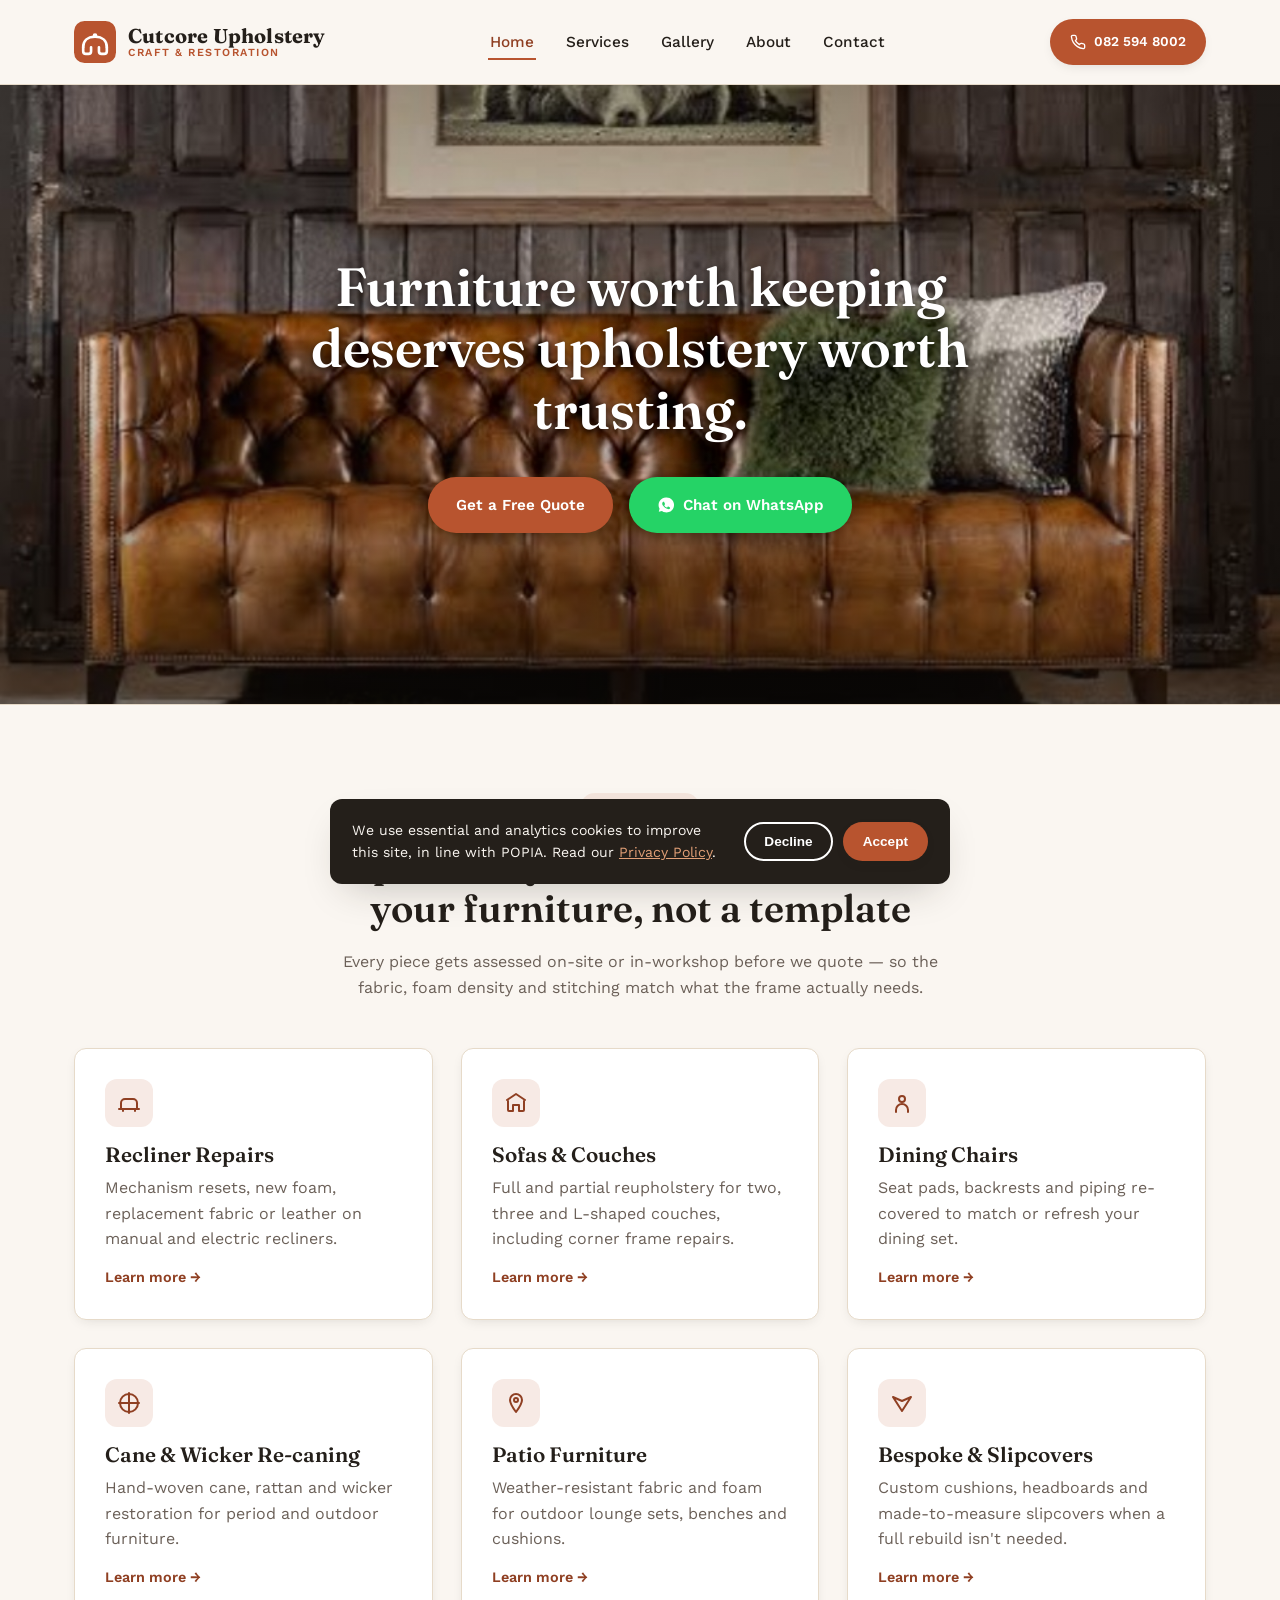
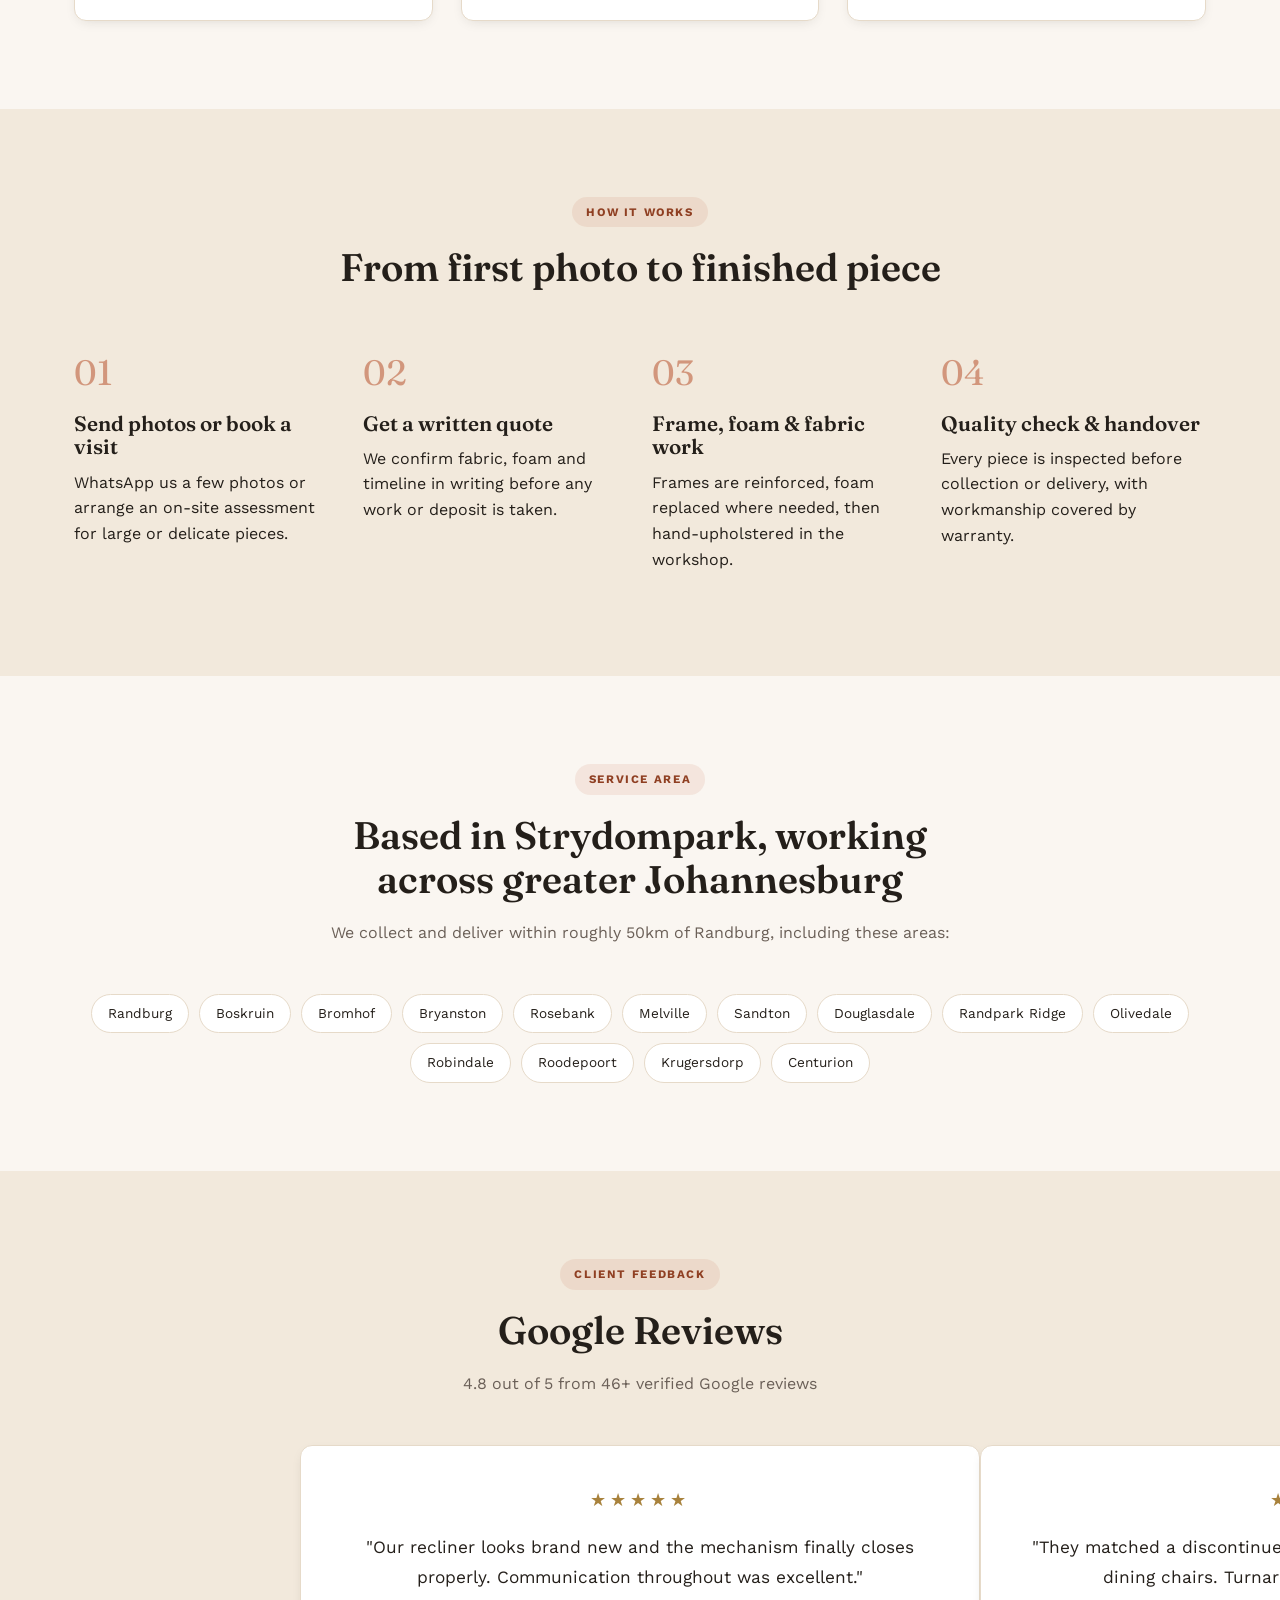
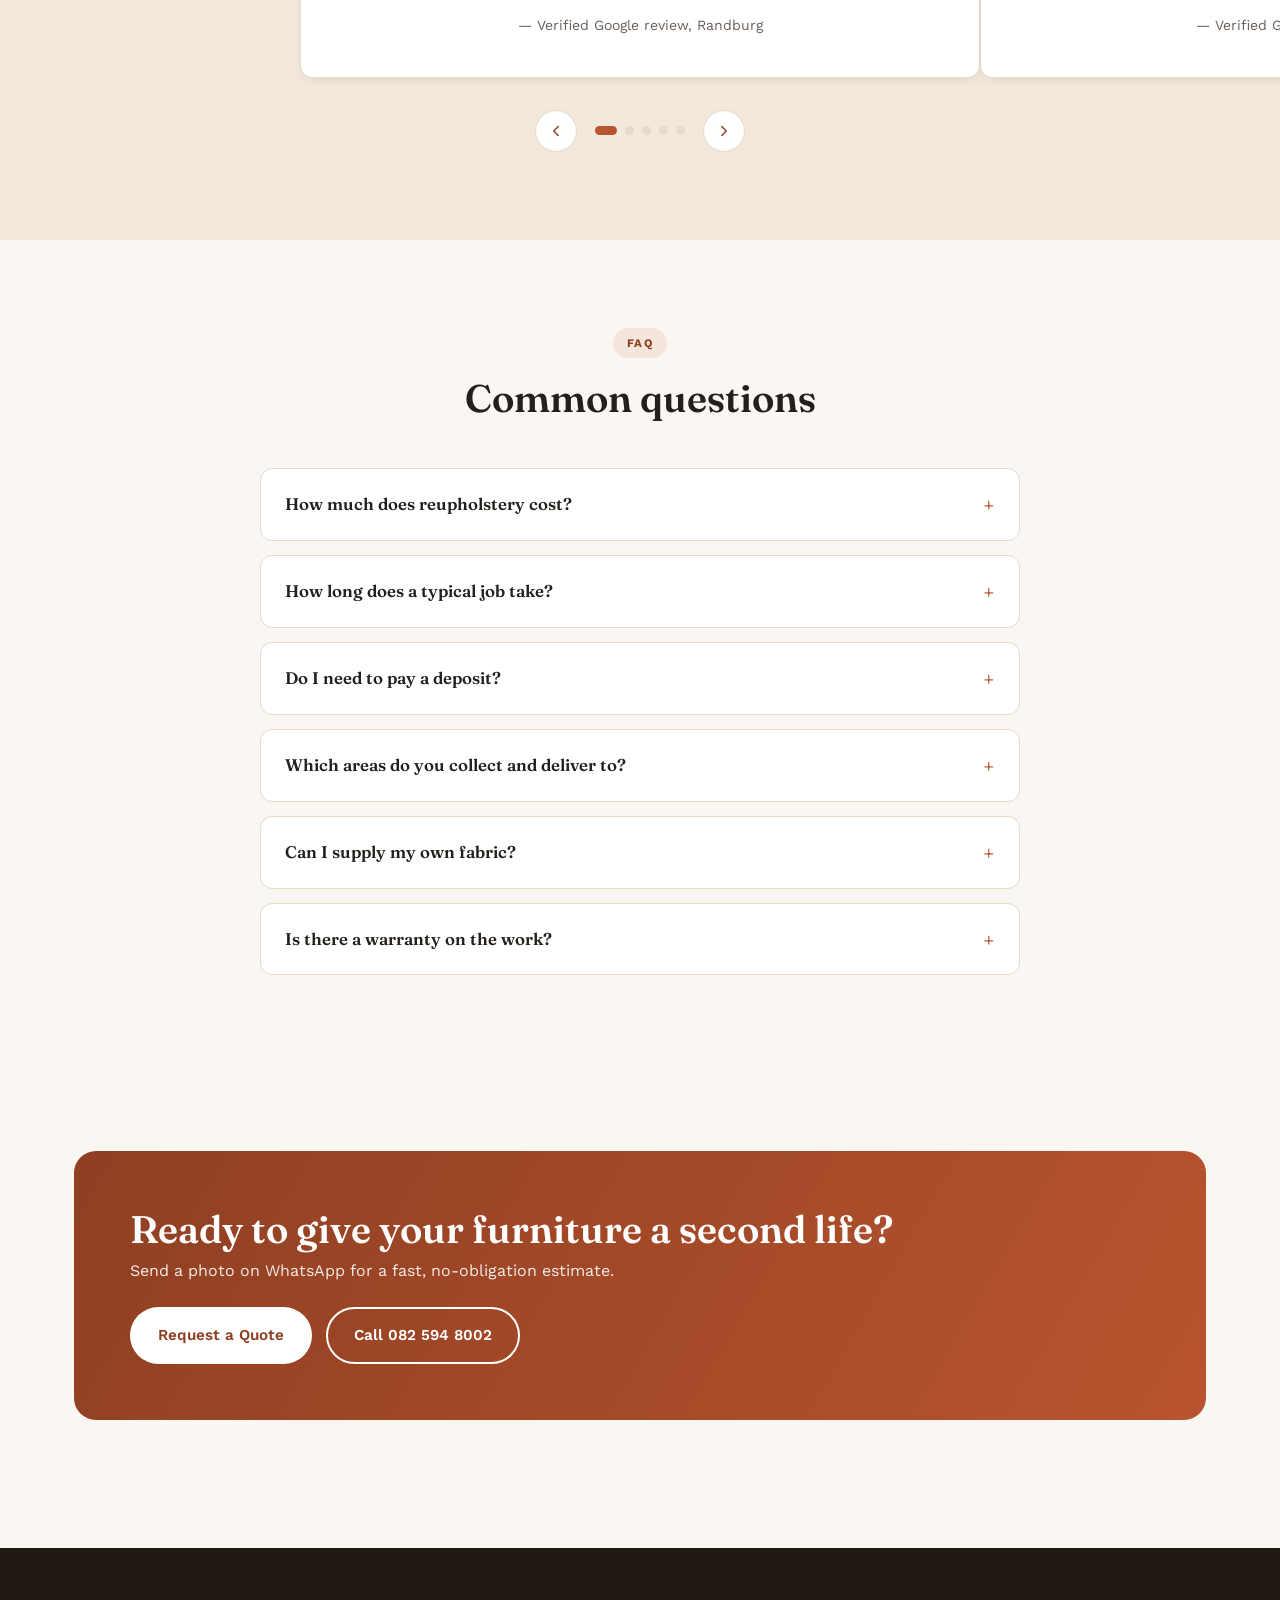
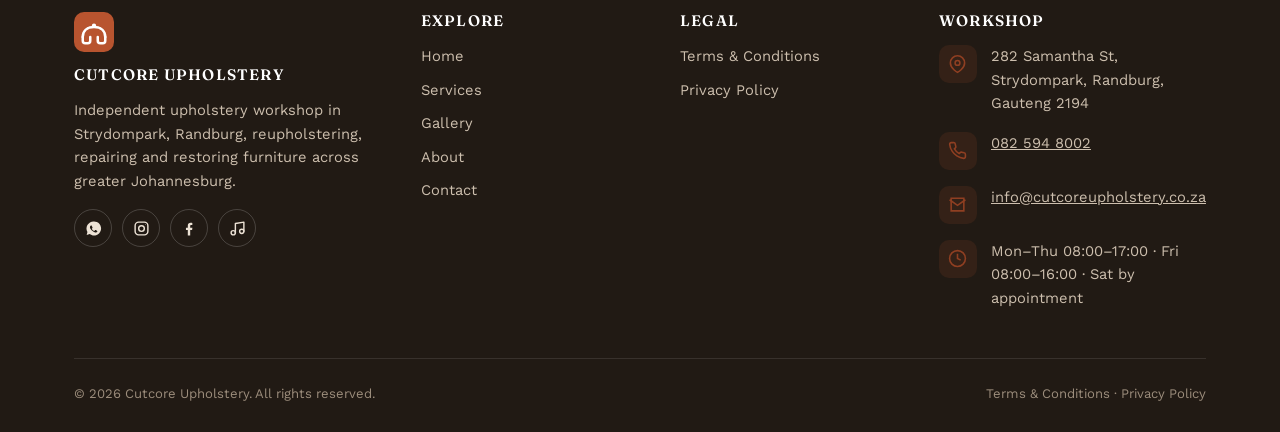
==== index.html @ 9647bfb1 "Initial commit: Cutcore Upholstery website Co-Authored-By: Claude Sonnet 5.5 <noreply@anthropic.com>" ====
<!DOCTYPE html>
<html lang="en-ZA">
<head>
<meta charset="UTF-8">
<meta name="viewport" content="width=device-width, initial-scale=1">
<title>Cutcore Upholstery | Upholsterer &amp; Furniture Restoration in Randburg</title>
<meta name="description" content="Cutcore Upholstery reupholsters, repairs and restores sofas, recliners, dining chairs, patio furniture and cane pieces from our Strydompark, Randburg workshop, serving greater Johannesburg.">
<meta name="keywords" content="upholsterer Randburg, reupholstery Johannesburg, recliner repair, sofa reupholstery, cane re-caning, patio furniture repair, Strydompark upholstery">
<meta name="author" content="Cutcore Upholstery">
<meta name="robots" content="index, follow, max-image-preview:large">
<link rel="canonical" href="https://www.cutcoreupholstery.co.za/index.html">

<!-- Open Graph -->
<meta property="og:type" content="website">
<meta property="og:site_name" content="Cutcore Upholstery">
<meta property="og:title" content="Cutcore Upholstery | Upholsterer &amp; Furniture Restoration in Randburg">
<meta property="og:description" content="Reupholstery, repairs and restoration for sofas, recliners, dining chairs, patio furniture and cane pieces. Family-run workshop in Strydompark, Randburg.">
<meta property="og:url" content="https://www.cutcoreupholstery.co.za/index.html">
<meta property="og:image" content="https://www.cutcoreupholstery.co.za/assets/hero-leather-sofa.jpg">
<meta property="og:image:width" content="978">
<meta property="og:image:height" content="1072">
<meta property="og:image:alt" content="Cutcore Upholstery — leather Chesterfield sofa reupholstery">
<meta property="og:locale" content="en_ZA">

<!-- Twitter -->
<meta name="twitter:card" content="summary_large_image">
<meta name="twitter:title" content="Cutcore Upholstery | Upholsterer &amp; Furniture Restoration in Randburg">
<meta name="twitter:description" content="Reupholstery, repairs and restoration for sofas, recliners, dining chairs, patio furniture and cane pieces in Randburg, Gauteng.">
<meta name="twitter:image" content="https://www.cutcoreupholstery.co.za/assets/hero-leather-sofa.jpg">
<meta name="twitter:image:alt" content="Cutcore Upholstery — leather Chesterfield sofa reupholstery">

<meta name="theme-color" content="#b8542f" media="(prefers-color-scheme: light)">
<meta name="theme-color" content="#171310" media="(prefers-color-scheme: dark)">
<link rel="icon" type="image/svg+xml" href="assets/favicon.svg">
<link rel="manifest" href="site.webmanifest">

<link rel="preconnect" href="https://fonts.googleapis.com">
<link rel="preconnect" href="https://fonts.gstatic.com" crossorigin>
<link href="https://fonts.googleapis.com/css2?family=Fraunces:opsz,wght@9..144,500;9..144,600;9..144,700&family=Work+Sans:wght@400;500;600;700&display=swap" rel="stylesheet">
<link rel="stylesheet" href="css/style.css">

<script type="application/ld+json">
{
  "@context": "https://schema.org",
  "@type": "LocalBusiness",
  "@id": "https://www.cutcoreupholstery.co.za/#business",
  "name": "Cutcore Upholstery",
  "image": "https://www.cutcoreupholstery.co.za/assets/hero-leather-sofa.jpg",
  "url": "https://www.cutcoreupholstery.co.za/",
  "telephone": "+27825948002",
  "email": "info@cutcoreupholstery.co.za",
  "priceRange": "R-RRR",
  "address": {
    "@type": "PostalAddress",
    "streetAddress": "282 Samantha St, Strydompark",
    "addressLocality": "Randburg",
    "addressRegion": "Gauteng",
    "postalCode": "2194",
    "addressCountry": "ZA"
  },
  "areaServed": [
    "Randburg", "Boskruin", "Bromhof", "Bryanston", "Krugersdorp",
    "Randpark Ridge", "Rosebank", "Melville", "Houghton Estate",
    "Honeydew Ridge", "Sandton", "Douglasdale", "Benmore Gardens",
    "Robindale", "Olivedale", "Malanshof", "Centurion", "Roodepoort"
  ],
  "openingHoursSpecification": [
    { "@type": "OpeningHoursSpecification", "dayOfWeek": ["Monday","Tuesday","Wednesday","Thursday"], "opens": "08:00", "closes": "17:00" },
    { "@type": "OpeningHoursSpecification", "dayOfWeek": "Friday", "opens": "08:00", "closes": "16:00" },
    { "@type": "OpeningHoursSpecification", "dayOfWeek": "Saturday", "opens": "09:00", "closes": "13:00", "description": "By appointment" }
  ],
  "sameAs": [
    "https://wa.me/27825948002",
    "https://www.instagram.com/cutcoreupholstery",
    "https://www.facebook.com/Cutcore",
    "https://www.tiktok.com/@cutcoreupholstery"
  ],
  "aggregateRating": {
    "@type": "AggregateRating",
    "ratingValue": "4.8",
    "reviewCount": "46",
    "bestRating": "5"
  },
  "makesOffer": [
    { "@type": "Offer", "itemOffered": { "@type": "Service", "name": "Recliner reupholstery and repair" } },
    { "@type": "Offer", "itemOffered": { "@type": "Service", "name": "Sofa and couch reupholstery" } },
    { "@type": "Offer", "itemOffered": { "@type": "Service", "name": "Dining chair upholstery" } },
    { "@type": "Offer", "itemOffered": { "@type": "Service", "name": "Patio furniture repair" } },
    { "@type": "Offer", "itemOffered": { "@type": "Service", "name": "Cane and wicker re-caning" } },
    { "@type": "Offer", "itemOffered": { "@type": "Service", "name": "Bespoke furniture and cushions" } }
  ]
}
</script>
<script type="application/ld+json">
{
  "@context": "https://schema.org",
  "@type": "FAQPage",
  "mainEntity": [
    {
      "@type": "Question",
      "name": "How much does reupholstery cost?",
      "acceptedAnswer": { "@type": "Answer", "text": "It depends on the piece, fabric choice and how much frame or foam work is needed, which is why we quote in writing after seeing photos or the item itself rather than giving flat prices upfront. Most quotes are ready within a day." }
    },
    {
      "@type": "Question",
      "name": "How long does a typical job take?",
      "acceptedAnswer": { "@type": "Answer", "text": "Simple recovers can take under a week; full strip-downs, frame repairs or made-to-order fabric usually take longer. We give a realistic timeline with every quote and update you if anything changes." }
    },
    {
      "@type": "Question",
      "name": "Do I need to pay a deposit?",
      "acceptedAnswer": { "@type": "Answer", "text": "Yes, a deposit (commonly 50%) is required before we order fabric or foam, with the balance due when your piece is ready for collection or delivery." }
    },
    {
      "@type": "Question",
      "name": "Which areas do you collect and deliver to?",
      "acceptedAnswer": { "@type": "Answer", "text": "We're based in Strydompark, Randburg, and service roughly a 50km radius across greater Johannesburg, including Bryanston, Sandton, Rosebank, Melville, Roodepoort, Krugersdorp and Centurion." }
    },
    {
      "@type": "Question",
      "name": "Can I supply my own fabric?",
      "acceptedAnswer": { "@type": "Answer", "text": "Yes. Send us the fabric details or bring it to the workshop and we'll confirm it's suitable in weight and quantity before we start cutting." }
    },
    {
      "@type": "Question",
      "name": "Is there a warranty on the work?",
      "acceptedAnswer": { "@type": "Answer", "text": "Our workmanship, including stitching, frame repairs and foam we fit, is covered for 12 months from collection against faults in the work itself." }
    }
  ]
}
</script>
</head>
<body>
<a class="skip-link" href="#main">Skip to content</a>

<header class="site-header">
  <div class="container header-inner">
    <a class="brand" href="index.html">
      <img class="brand-mark" src="assets/favicon.svg" alt="" width="42" height="42">
      <span class="brand-text">
        <span class="brand-name">Cutcore Upholstery</span>
        <span class="brand-tag">Craft &amp; Restoration</span>
      </span>
    </a>
    <nav class="main-nav" id="main-nav" aria-label="Primary">
      <a href="index.html" aria-current="page">Home</a>
      <a href="services.html">Services</a>
      <a href="gallery.html">Gallery</a>
      <a href="about.html">About</a>
      <a href="contact.html">Contact</a>
    </nav>
    <div class="header-cta">
      <a class="btn btn-primary btn-sm" href="tel:+27825948002">
        <svg width="16" height="16" viewBox="0 0 24 24" fill="none" stroke="currentColor" stroke-width="2" stroke-linecap="round" stroke-linejoin="round" aria-hidden="true"><path d="M22 16.92v3a2 2 0 0 1-2.18 2 19.79 19.79 0 0 1-8.63-3.07 19.5 19.5 0 0 1-6-6 19.79 19.79 0 0 1-3.07-8.67A2 2 0 0 1 4.11 2h3a2 2 0 0 1 2 1.72c.127.96.361 1.903.7 2.81a2 2 0 0 1-.45 2.11L8.09 9.91a16 16 0 0 0 6 6l1.27-1.27a2 2 0 0 1 2.11-.45c.907.339 1.85.573 2.81.7A2 2 0 0 1 22 16.92z"/></svg>
        <span class="btn-sm-label">082 594 8002</span>
      </a>
      <button class="nav-toggle" id="nav-toggle" aria-label="Toggle menu" aria-expanded="false" aria-controls="main-nav">
        <svg viewBox="0 0 24 24" fill="none" stroke="currentColor" stroke-width="2" stroke-linecap="round"><line x1="3" y1="6" x2="21" y2="6"/><line x1="3" y1="12" x2="21" y2="12"/><line x1="3" y1="18" x2="21" y2="18"/></svg>
      </button>
    </div>
  </div>
</header>

<main id="main">

  <section class="hero">
    <div class="hero-media">
      <img src="assets/hero-leather-sofa.jpg" alt="Hand-tufted leather Chesterfield sofa reupholstered by Cutcore Upholstery" width="978" height="1072" fetchpriority="high">
    </div>
    <div class="container">
      <div class="hero-inner">
        <h1>Furniture worth keeping deserves upholstery worth trusting.</h1>
        <div class="hero-actions">
          <a class="btn btn-primary" href="contact.html">Get a Free Quote</a>
          <a class="btn btn-whatsapp" href="https://wa.me/27825948002" target="_blank" rel="noopener">
            <svg width="18" height="18" viewBox="0 0 24 24" fill="currentColor" aria-hidden="true"><path d="M12 2a10 10 0 0 0-8.6 15l-1 4 4.2-1.1A10 10 0 1 0 12 2zm5.7 14.2c-.2.6-1.3 1.2-1.9 1.3-.5.1-1 .1-3.2-.7-2.7-1-4.4-3.8-4.6-4-.1-.2-1-1.4-1-2.6 0-1.2.6-1.8.9-2.1.2-.2.5-.3.7-.3h.5c.2 0 .4 0 .6.5.2.6.8 2 .9 2.1.1.2.1.4 0 .6-.6 1.2-1.2 1.1-.6 2 .9 1.4 1.7 1.9 2.9 2.4.2.1.4.1.5-.1.2-.2.7-.8.9-1.1.2-.3.4-.2.6-.1.2.1 1.6.8 1.9.9.3.2.5.2.5.4.1.2.1.7-.1 1.3z"/></svg>
            Chat on WhatsApp
          </a>
        </div>
      </div>
    </div>
  </section>

  <section class="section">
    <div class="container">
      <div class="section-head">
        <span class="eyebrow">What we do</span>
        <h2>Upholstery services built around your furniture, not a template</h2>
        <p>Every piece gets assessed on-site or in-workshop before we quote — so the fabric, foam density and stitching match what the frame actually needs.</p>
      </div>
      <div class="grid grid-3">
        <article class="card">
          <div class="card-icon">
            <svg viewBox="0 0 24 24" fill="none" stroke="currentColor" stroke-width="2" stroke-linecap="round" stroke-linejoin="round"><path d="M4 18v-6a4 4 0 0 1 4-4h8a4 4 0 0 1 4 4v6"/><path d="M2 18h20"/><path d="M6 18v2M18 18v2"/></svg>
          </div>
          <h3>Recliner Repairs</h3>
          <p>Mechanism resets, new foam, replacement fabric or leather on manual and electric recliners.</p>
          <a class="card-link" href="services.html#recliners">Learn more →</a>
        </article>
        <article class="card">
          <div class="card-icon">
            <svg viewBox="0 0 24 24" fill="none" stroke="currentColor" stroke-width="2" stroke-linecap="round" stroke-linejoin="round"><path d="M3 9l9-6 9 6"/><path d="M4 10v9a1 1 0 0 0 1 1h4v-6h6v6h4a1 1 0 0 0 1-1v-9"/></svg>
          </div>
          <h3>Sofas &amp; Couches</h3>
          <p>Full and partial reupholstery for two, three and L-shaped couches, including corner frame repairs.</p>
          <a class="card-link" href="services.html#sofas">Learn more →</a>
        </article>
        <article class="card">
          <div class="card-icon">
            <svg viewBox="0 0 24 24" fill="none" stroke="currentColor" stroke-width="2" stroke-linecap="round" stroke-linejoin="round"><circle cx="12" cy="8" r="3"/><path d="M6 21v-2a6 6 0 0 1 12 0v2"/></svg>
          </div>
          <h3>Dining Chairs</h3>
          <p>Seat pads, backrests and piping re-covered to match or refresh your dining set.</p>
          <a class="card-link" href="services.html#dining">Learn more →</a>
        </article>
        <article class="card">
          <div class="card-icon">
            <svg viewBox="0 0 24 24" fill="none" stroke="currentColor" stroke-width="2" stroke-linecap="round" stroke-linejoin="round"><path d="M12 2v20M2 12h20"/><circle cx="12" cy="12" r="9"/></svg>
          </div>
          <h3>Cane &amp; Wicker Re-caning</h3>
          <p>Hand-woven cane, rattan and wicker restoration for period and outdoor furniture.</p>
          <a class="card-link" href="services.html#cane">Learn more →</a>
        </article>
        <article class="card">
          <div class="card-icon">
            <svg viewBox="0 0 24 24" fill="none" stroke="currentColor" stroke-width="2" stroke-linecap="round" stroke-linejoin="round"><path d="M12 3a6 6 0 0 0-6 6c0 4 6 12 6 12s6-8 6-12a6 6 0 0 0-6-6z"/><circle cx="12" cy="9" r="2"/></svg>
          </div>
          <h3>Patio Furniture</h3>
          <p>Weather-resistant fabric and foam for outdoor lounge sets, benches and cushions.</p>
          <a class="card-link" href="services.html#patio">Learn more →</a>
        </article>
        <article class="card">
          <div class="card-icon">
            <svg viewBox="0 0 24 24" fill="none" stroke="currentColor" stroke-width="2" stroke-linecap="round" stroke-linejoin="round"><path d="M12 20l9-14-9 4-9-4 9 14z"/></svg>
          </div>
          <h3>Bespoke &amp; Slipcovers</h3>
          <p>Custom cushions, headboards and made-to-measure slipcovers when a full rebuild isn't needed.</p>
          <a class="card-link" href="services.html#bespoke">Learn more →</a>
        </article>
      </div>
    </div>
  </section>

  <section class="section section-alt">
    <div class="container">
      <div class="section-head">
        <span class="eyebrow">How it works</span>
        <h2>From first photo to finished piece</h2>
      </div>
      <div class="steps">
        <div class="step">
          <h3>Send photos or book a visit</h3>
          <p>WhatsApp us a few photos or arrange an on-site assessment for large or delicate pieces.</p>
        </div>
        <div class="step">
          <h3>Get a written quote</h3>
          <p>We confirm fabric, foam and timeline in writing before any work or deposit is taken.</p>
        </div>
        <div class="step">
          <h3>Frame, foam &amp; fabric work</h3>
          <p>Frames are reinforced, foam replaced where needed, then hand-upholstered in the workshop.</p>
        </div>
        <div class="step">
          <h3>Quality check &amp; handover</h3>
          <p>Every piece is inspected before collection or delivery, with workmanship covered by warranty.</p>
        </div>
      </div>
    </div>
  </section>

  <section class="section">
    <div class="container">
      <div class="section-head">
        <span class="eyebrow">Service area</span>
        <h2>Based in Strydompark, working across greater Johannesburg</h2>
        <p>We collect and deliver within roughly 50km of Randburg, including these areas:</p>
      </div>
      <div class="chip-cloud text-center" style="justify-content:center;">
        <span class="chip">Randburg</span>
        <span class="chip">Boskruin</span>
        <span class="chip">Bromhof</span>
        <span class="chip">Bryanston</span>
        <span class="chip">Rosebank</span>
        <span class="chip">Melville</span>
        <span class="chip">Sandton</span>
        <span class="chip">Douglasdale</span>
        <span class="chip">Randpark Ridge</span>
        <span class="chip">Olivedale</span>
        <span class="chip">Robindale</span>
        <span class="chip">Roodepoort</span>
        <span class="chip">Krugersdorp</span>
        <span class="chip">Centurion</span>
      </div>
    </div>
  </section>

  <section class="section section-alt">
    <div class="container">
      <div class="section-head">
        <span class="eyebrow">Client feedback</span>
        <h2>Google Reviews</h2>
        <p>4.8 out of 5 from 46+ verified Google reviews</p>
      </div>

      <div class="review-slider" data-review-slider>
        <div class="review-track" data-review-track>
          <blockquote class="testimonial review-slide">
            <div class="stars" aria-label="5 out of 5 stars">★★★★★</div>
            <p>"Our recliner looks brand new and the mechanism finally closes properly. Communication throughout was excellent."</p>
            <footer>— Verified Google review, Randburg</footer>
          </blockquote>
          <blockquote class="testimonial review-slide">
            <div class="stars" aria-label="5 out of 5 stars">★★★★★</div>
            <p>"They matched a discontinued fabric pattern almost exactly for our dining chairs. Turnaround was faster than quoted."</p>
            <footer>— Verified Google review, Bryanston</footer>
          </blockquote>
          <blockquote class="testimonial review-slide">
            <div class="stars" aria-label="5 out of 5 stars">★★★★★</div>
            <p>"Honest quote, no surprises, and our patio set survived another summer instead of going to landfill."</p>
            <footer>— Verified Google review, Roodepoort</footer>
          </blockquote>
          <blockquote class="testimonial review-slide">
            <div class="stars" aria-label="5 out of 5 stars">★★★★★</div>
            <p>"Dropped off a pair of tired wingback chairs and collected what looked like brand new furniture. Worth every rand."</p>
            <footer>— Verified Google review, Sandton</footer>
          </blockquote>
          <blockquote class="testimonial review-slide">
            <div class="stars" aria-label="5 out of 5 stars">★★★★★</div>
            <p>"Quick to respond on WhatsApp, fair pricing, and they kept us updated the whole way through. Highly recommend."</p>
            <footer>— Verified Google review, Melville</footer>
          </blockquote>
        </div>

        <div class="review-controls">
          <button type="button" class="review-arrow" data-review-prev aria-label="Previous review">
            <svg viewBox="0 0 24 24" fill="none" stroke="currentColor" stroke-width="2" stroke-linecap="round" stroke-linejoin="round"><path d="M15 18l-6-6 6-6"/></svg>
          </button>
          <div class="review-dots" data-review-dots></div>
          <button type="button" class="review-arrow" data-review-next aria-label="Next review">
            <svg viewBox="0 0 24 24" fill="none" stroke="currentColor" stroke-width="2" stroke-linecap="round" stroke-linejoin="round"><path d="M9 18l6-6-6-6"/></svg>
          </button>
        </div>
      </div>
    </div>
  </section>

  <section class="section" id="faq">
    <div class="container">
      <div class="section-head">
        <span class="eyebrow">FAQ</span>
        <h2>Common questions</h2>
      </div>
      <div class="faq-list">
        <details class="faq-item">
          <summary>How much does reupholstery cost?</summary>
          <p>It depends on the piece, fabric choice and how much frame or foam work is needed — which is why we quote in writing after seeing photos or the item itself, rather than giving flat prices upfront. Most quotes are ready within a day.</p>
        </details>
        <details class="faq-item">
          <summary>How long does a typical job take?</summary>
          <p>Simple recovers can take under a week; full strip-downs, frame repairs or made-to-order fabric usually take longer. We give a realistic timeline with every quote and update you if anything changes.</p>
        </details>
        <details class="faq-item">
          <summary>Do I need to pay a deposit?</summary>
          <p>Yes — a deposit (commonly 50%) is required before we order fabric or foam, with the balance due when your piece is ready for collection or delivery. Full terms are on our <a href="terms.html">Terms &amp; Conditions</a> page.</p>
        </details>
        <details class="faq-item">
          <summary>Which areas do you collect and deliver to?</summary>
          <p>We're based in Strydompark, Randburg, and service roughly a 50km radius across greater Johannesburg, including Bryanston, Sandton, Rosebank, Melville, Roodepoort, Krugersdorp and Centurion.</p>
        </details>
        <details class="faq-item">
          <summary>Can I supply my own fabric?</summary>
          <p>Yes. Send us the fabric details or bring it to the workshop and we'll confirm it's suitable in weight and quantity before we start cutting.</p>
        </details>
        <details class="faq-item">
          <summary>Is there a warranty on the work?</summary>
          <p>Our workmanship — stitching, frame repairs and foam we fit — is covered for 12 months from collection against faults in the work itself.</p>
        </details>
      </div>
    </div>
  </section>

  <section class="section">
    <div class="container">
      <div class="cta-band">
        <div>
          <h2>Ready to give your furniture a second life?</h2>
          <p>Send a photo on WhatsApp for a fast, no-obligation estimate.</p>
        </div>
        <div class="badge-row">
          <a class="btn btn-light" href="contact.html">Request a Quote</a>
          <a class="btn btn-outline" style="border-color:#fff;color:#fff;" href="tel:+27825948002">Call 082 594 8002</a>
        </div>
      </div>
    </div>
  </section>

</main>

<footer class="site-footer">
  <div class="container">
    <div class="footer-grid">
      <div>
        <img class="footer-brand-mark" src="assets/favicon.svg" alt="" width="40" height="40">
        <h4>Cutcore Upholstery</h4>
        <p>Independent upholstery workshop in Strydompark, Randburg, reupholstering, repairing and restoring furniture across greater Johannesburg.</p>
        <div class="social-row">
          <a href="https://wa.me/27825948002" aria-label="Chat on WhatsApp" rel="noopener" target="_blank"><svg viewBox="0 0 24 24" fill="currentColor" aria-hidden="true"><path d="M12 2a10 10 0 0 0-8.6 15l-1 4 4.2-1.1A10 10 0 1 0 12 2zm5.7 14.2c-.2.6-1.3 1.2-1.9 1.3-.5.1-1 .1-3.2-.7-2.7-1-4.4-3.8-4.6-4-.1-.2-1-1.4-1-2.6 0-1.2.6-1.8.9-2.1.2-.2.5-.3.7-.3h.5c.2 0 .4 0 .6.5.2.6.8 2 .9 2.1.1.2.1.4 0 .6-.6 1.2-1.2 1.1-.6 2 .9 1.4 1.7 1.9 2.9 2.4.2.1.4.1.5-.1.2-.2.7-.8.9-1.1.2-.3.4-.2.6-.1.2.1 1.6.8 1.9.9.3.2.5.2.5.4.1.2.1.7-.1 1.3z"/></svg></a>
          <a href="https://www.instagram.com/cutcoreupholstery" aria-label="Cutcore Upholstery on Instagram" rel="noopener" target="_blank"><svg viewBox="0 0 24 24" fill="none" stroke="currentColor" stroke-width="2" stroke-linecap="round" stroke-linejoin="round" aria-hidden="true"><rect x="3" y="3" width="18" height="18" rx="5"/><circle cx="12" cy="12" r="4"/><circle cx="17.5" cy="6.5" r="0.6" fill="currentColor" stroke="none"/></svg></a>
          <a href="https://www.facebook.com/Cutcore" aria-label="Cutcore Upholstery on Facebook" rel="noopener" target="_blank"><svg viewBox="0 0 24 24" fill="currentColor" aria-hidden="true"><path d="M13 22v-8h2.7l.4-3.2H13V8.7c0-.9.3-1.6 1.6-1.6H16V4.3C15.6 4.2 14.6 4 13.5 4 11.2 4 9.6 5.4 9.6 8v2.8H7V14h2.6v8z"/></svg></a>
          <a href="https://www.tiktok.com/@cutcoreupholstery" aria-label="Cutcore Upholstery on TikTok" rel="noopener" target="_blank"><svg viewBox="0 0 24 24" fill="none" stroke="currentColor" stroke-width="2" stroke-linecap="round" stroke-linejoin="round" aria-hidden="true"><path d="M9 18V5l12-2v13"/><circle cx="6" cy="18" r="3"/><circle cx="18" cy="16" r="3"/></svg></a>
        </div>
      </div>
      <div>
        <h4>Explore</h4>
        <ul class="footer-links">
          <li><a href="index.html">Home</a></li>
          <li><a href="services.html">Services</a></li>
          <li><a href="gallery.html">Gallery</a></li>
          <li><a href="about.html">About</a></li>
          <li><a href="contact.html">Contact</a></li>
        </ul>
      </div>
      <div>
        <h4>Legal</h4>
        <ul class="footer-links">
          <li><a href="terms.html">Terms &amp; Conditions</a></li>
          <li><a href="privacy.html">Privacy Policy</a></li>
        </ul>
      </div>
      <div>
        <h4>Workshop</h4>
        <ul class="info-list">
          <li><span class="icon"><svg viewBox="0 0 24 24" fill="none" stroke="currentColor" stroke-width="2"><path d="M21 10c0 7-9 12-9 12s-9-5-9-12a9 9 0 0 1 18 0z"/><circle cx="12" cy="10" r="3"/></svg></span><span>282 Samantha St, Strydompark, Randburg, Gauteng 2194</span></li>
          <li><span class="icon"><svg viewBox="0 0 24 24" fill="none" stroke="currentColor" stroke-width="2"><path d="M22 16.92v3a2 2 0 0 1-2.18 2 19.79 19.79 0 0 1-8.63-3.07 19.5 19.5 0 0 1-6-6 19.79 19.79 0 0 1-3.07-8.67A2 2 0 0 1 4.11 2h3a2 2 0 0 1 2 1.72c.127.96.361 1.903.7 2.81a2 2 0 0 1-.45 2.11L8.09 9.91a16 16 0 0 0 6 6l1.27-1.27a2 2 0 0 1 2.11-.45c.907.339 1.85.573 2.81.7A2 2 0 0 1 22 16.92z"/></svg></span><span><a href="tel:+27825948002">082 594 8002</a></span></li>
          <li><span class="icon"><svg viewBox="0 0 24 24" fill="none" stroke="currentColor" stroke-width="2"><path d="M4 4h16v16H4z"/><path d="m22 6-10 7L2 6"/></svg></span><span><a href="mailto:info@cutcoreupholstery.co.za">info@cutcoreupholstery.co.za</a></span></li>
          <li><span class="icon"><svg viewBox="0 0 24 24" fill="none" stroke="currentColor" stroke-width="2"><circle cx="12" cy="12" r="10"/><path d="M12 6v6l4 2"/></svg></span><span>Mon–Thu 08:00–17:00 · Fri 08:00–16:00 · Sat by appointment</span></li>
        </ul>
      </div>
    </div>
    <div class="footer-bottom">
      <span>&copy; <span data-year></span> Cutcore Upholstery. All rights reserved.</span>
      <span><a href="terms.html">Terms &amp; Conditions</a> &middot; <a href="privacy.html">Privacy Policy</a></span>
    </div>
  </div>
</footer>

<div class="mobile-call-bar">
  <a class="btn btn-primary" href="tel:+27825948002">Call Now</a>
  <a class="btn btn-whatsapp" href="https://wa.me/27825948002" target="_blank" rel="noopener">WhatsApp</a>
</div>

<div class="cookie-banner" id="cookie-banner" role="dialog" aria-live="polite" aria-label="Cookie notice">
  <p>We use essential and analytics cookies to improve this site, in line with POPIA. Read our <a href="privacy.html">Privacy Policy</a>.</p>
  <div class="cookie-actions">
    <button class="btn btn-outline btn-sm" style="color:#fff;" data-cookie-choice="rejected">Decline</button>
    <button class="btn btn-primary btn-sm" data-cookie-choice="accepted">Accept</button>
  </div>
</div>

<script src="js/main.js"></script>
</body>
</html>
---- css/style.css ----
/* ==========================================================================
   Cutcore Upholstery — Design tokens & base styles
   ========================================================================== */

:root {
  --color-bg: #faf6f1;
  --color-bg-alt: #f2e9dc;
  --color-surface: #ffffff;
  --color-text: #241f1a;
  --color-text-muted: #6b6058;
  --color-accent: #b8542f;
  --color-accent-dark: #8f3f22;
  --color-accent-light: #e2a077;
  --color-gold: #a8823c;
  --color-border: #e6dac9;
  --color-success: #3d7a4f;

  --font-display: "Fraunces", Georgia, "Times New Roman", serif;
  --font-body: "Work Sans", "Segoe UI", Arial, sans-serif;

  --radius-sm: 6px;
  --radius-md: 12px;
  --radius-lg: 22px;
  --shadow-sm: 0 4px 14px -6px rgba(36, 31, 26, 0.18);
  --shadow-md: 0 16px 40px -16px rgba(36, 31, 26, 0.28);
  --container: 1180px;
  --header-h: 84px;
}

@media (prefers-color-scheme: dark) {
  :root {
    --color-bg: #171310;
    --color-bg-alt: #201a15;
    --color-surface: #221c17;
    --color-text: #f3ece2;
    --color-text-muted: #b6a999;
    --color-border: #362c23;
    --color-accent: #d97a4c;
    --color-accent-dark: #e79571;
    --color-accent-light: #8f4223;
  }
}

* {
  box-sizing: border-box;
}

html {
  scroll-behavior: smooth;
  overflow-x: hidden;
  width: 100%;
}

body {
  margin: 0;
  font-family: var(--font-body);
  background: var(--color-bg);
  color: var(--color-text);
  line-height: 1.6;
  -webkit-font-smoothing: antialiased;
  overflow-x: hidden;
  width: 100%;
}

img {
  max-width: 100%;
  display: block;
}

a {
  color: inherit;
}

h1, h2, h3, h4 {
  font-family: var(--font-display);
  line-height: 1.15;
  margin: 0 0 0.5em;
  font-weight: 600;
}

h1 { font-size: clamp(2.2rem, 4.2vw, 3.6rem); }
h2 { font-size: clamp(1.7rem, 3vw, 2.4rem); }
h3 { font-size: 1.3rem; }

p { margin: 0 0 1em; }

.container {
  width: 100%;
  max-width: var(--container);
  margin-inline: auto;
  padding-inline: 24px;
}

.visually-hidden {
  position: absolute;
  width: 1px; height: 1px;
  overflow: hidden;
  clip: rect(0 0 0 0);
  white-space: nowrap;
}

.skip-link {
  position: absolute;
  left: -999px;
  top: 0;
  background: var(--color-accent);
  color: #fff;
  padding: 12px 20px;
  z-index: 1000;
  border-radius: 0 0 8px 0;
}
.skip-link:focus {
  left: 0;
}

/* Buttons */
.btn {
  display: inline-flex;
  align-items: center;
  gap: 8px;
  padding: 14px 26px;
  border-radius: 999px;
  font-weight: 600;
  font-size: 0.95rem;
  text-decoration: none;
  border: 2px solid transparent;
  cursor: pointer;
  transition: transform 0.15s ease, box-shadow 0.15s ease, background 0.15s ease, color 0.15s ease;
}
.btn:hover { transform: translateY(-2px); }
.btn:active { transform: translateY(0); }

.btn-primary {
  background: var(--color-accent);
  color: #fff;
  box-shadow: var(--shadow-sm);
}
.btn-primary:hover { background: var(--color-accent-dark); }

.btn-outline {
  background: transparent;
  border-color: currentColor;
  color: var(--color-text);
}
.btn-outline:hover { background: var(--color-text); color: var(--color-bg); }

.btn-light {
  background: #fff;
  color: var(--color-accent-dark);
}

.btn-whatsapp {
  background: #25d366;
  color: #fff;
  box-shadow: var(--shadow-sm);
}
.btn-whatsapp:hover { background: #1ebd5a; }
.btn-whatsapp svg { flex-shrink: 0; }

.btn-sm { padding: 10px 18px; font-size: 0.85rem; }

/* ---------------- Header ---------------- */
.site-header {
  position: sticky;
  top: 0;
  z-index: 500;
  background: rgba(250, 246, 241, 0.98);
  border-bottom: 1px solid var(--color-border);
}
@media (prefers-color-scheme: dark) {
  .site-header { background: rgba(23, 19, 16, 0.98); }
}

.header-inner {
  display: flex;
  align-items: center;
  justify-content: space-between;
  min-height: var(--header-h);
  gap: 16px;
}

.brand {
  display: flex;
  align-items: center;
  gap: 12px;
  text-decoration: none;
  color: var(--color-text);
}
.brand-mark {
  width: 42px;
  height: 42px;
  flex-shrink: 0;
}
.brand-text {
  display: flex;
  flex-direction: column;
  line-height: 1.1;
}
.brand-name {
  font-family: var(--font-display);
  font-weight: 700;
  font-size: 1.25rem;
  letter-spacing: 0.01em;
}
.brand-tag {
  font-size: 0.68rem;
  letter-spacing: 0.14em;
  text-transform: uppercase;
  color: var(--color-accent);
  font-weight: 600;
}

.main-nav {
  display: flex;
  align-items: center;
  gap: 28px;
}
@media (max-width: 1024px) and (min-width: 881px) {
  .main-nav { gap: 16px; }
  .main-nav a { font-size: 0.9rem; }
}
.main-nav a {
  text-decoration: none;
  font-weight: 500;
  font-size: 0.96rem;
  color: var(--color-text);
  position: relative;
  padding: 6px 2px;
}
.main-nav a::after {
  content: "";
  position: absolute;
  left: 0; right: 100%;
  bottom: 0;
  height: 2px;
  background: var(--color-accent);
  transition: right 0.2s ease;
}
.main-nav a:hover::after,
.main-nav a[aria-current="page"]::after {
  right: 0;
}
.main-nav a[aria-current="page"] {
  color: var(--color-accent-dark);
}

.header-cta {
  display: flex;
  align-items: center;
  gap: 12px;
}

.nav-toggle {
  display: none;
  background: none;
  border: 2px solid var(--color-border);
  border-radius: 10px;
  padding: 8px 10px;
  cursor: pointer;
}
.nav-toggle svg { width: 22px; height: 22px; display: block; }

@media (max-width: 880px) {
  .main-nav {
    position: fixed;
    inset: var(--header-h) 0 0 0;
    background: var(--color-bg);
    flex-direction: column;
    align-items: flex-start;
    padding: 28px 24px;
    gap: 20px;
    transform: translateX(100%);
    transition: transform 0.25s ease;
    overflow-y: auto;
  }
  .main-nav.is-open { transform: translateX(0); }
  .main-nav a { font-size: 1.1rem; }
  .nav-toggle { display: inline-flex; }
  .header-cta .btn-sm-label { display: none; }
}

/* ---------------- Hero ---------------- */
.hero {
  position: relative;
  overflow: hidden;
  display: flex;
  align-items: center;
  justify-content: center;
  min-height: clamp(460px, 52vw, 620px);
  border-bottom: 1px solid var(--color-border);
}
.hero-media {
  position: absolute;
  inset: 0;
  z-index: 0;
}
.hero-media img {
  width: 100%;
  height: 100%;
  object-fit: cover;
  object-position: center 66%;
  display: block;
}
.hero-media::after {
  content: "";
  position: absolute;
  inset: 0;
  background: linear-gradient(180deg, rgba(15, 11, 8, 0.28) 0%, rgba(15, 11, 8, 0.1) 40%, rgba(15, 11, 8, 0.55) 100%);
}
.hero > .container {
  position: relative;
  z-index: 1;
  padding-block: clamp(32px, 6vw, 64px);
}
.hero-inner {
  max-width: 720px;
  margin-inline: auto;
  text-align: center;
  color: #fff;
}
.hero-inner h1 {
  text-shadow: 0 2px 6px rgba(0, 0, 0, 0.55), 0 10px 32px rgba(0, 0, 0, 0.5);
}
.eyebrow {
  display: inline-flex;
  align-items: center;
  gap: 8px;
  text-transform: uppercase;
  letter-spacing: 0.14em;
  font-size: 0.72rem;
  font-weight: 700;
  color: var(--color-accent-dark);
  background: rgba(184, 84, 47, 0.1);
  padding: 6px 14px;
  border-radius: 999px;
  margin-bottom: 18px;
}
.hero-lede {
  font-size: 1.15rem;
  color: var(--color-text-muted);
  max-width: 46ch;
}
.hero-actions {
  display: flex;
  flex-wrap: wrap;
  justify-content: center;
  gap: 16px;
  margin-top: clamp(24px, 4vw, 36px);
}
.hero-actions .btn {
  box-shadow: 0 8px 24px -8px rgba(0, 0, 0, 0.55);
}
@media (max-width: 620px) {
  .hero { min-height: clamp(420px, 92vw, 540px); }
  .hero-media img { object-position: center 58%; }
  .hero-actions { gap: 10px; }
  .hero-actions .btn {
    padding: 10px 18px;
    font-size: 0.82rem;
    gap: 6px;
  }
  .hero-actions .btn svg { width: 15px; height: 15px; }
}
@media (min-width: 621px) and (max-width: 900px) {
  .hero-media img { object-position: center 62%; }
}

/* ---------------- Sections ---------------- */
.section { padding: 88px 0; }
.section-alt { background: var(--color-bg-alt); }
.section-head {
  max-width: 640px;
  margin: 0 auto 48px;
  text-align: center;
}
.section-head.align-left { margin-inline: 0; text-align: left; }
.section-head p { color: var(--color-text-muted); }
@media (max-width: 860px) {
  .section { padding: 64px 0; }
  .section-head { margin-bottom: 36px; }
}
@media (max-width: 480px) {
  .section { padding: 48px 0; }
}

/* Cards grid */
.grid {
  display: grid;
  gap: 28px;
}
.grid-3 { grid-template-columns: repeat(3, 1fr); }
.grid-4 { grid-template-columns: repeat(4, 1fr); }
.grid-2 { grid-template-columns: repeat(2, 1fr); }
@media (max-width: 1024px) {
  .grid-4 { grid-template-columns: repeat(2, 1fr); }
}
@media (max-width: 960px) {
  .grid-3 { grid-template-columns: repeat(2, 1fr); }
}
/* Text/image split sections read better stacked at tablet portrait widths */
@media (max-width: 860px) {
  .grid-2 { grid-template-columns: 1fr; gap: 24px; }
  .grid-2 .figure-inline { max-width: 480px; margin-inline: auto; }
}
@media (max-width: 620px) {
  .grid-3, .grid-4 { grid-template-columns: 1fr; }
}

.card {
  background: var(--color-surface);
  border: 1px solid var(--color-border);
  border-radius: var(--radius-md);
  padding: 30px;
  box-shadow: var(--shadow-sm);
  transition: transform 0.18s ease, box-shadow 0.18s ease;
}
.card:hover {
  transform: translateY(-4px);
  box-shadow: var(--shadow-md);
}
.card-icon {
  width: 48px;
  height: 48px;
  border-radius: 12px;
  background: rgba(184, 84, 47, 0.12);
  color: var(--color-accent-dark);
  display: flex;
  align-items: center;
  justify-content: center;
  margin-bottom: 16px;
}
.card-icon svg { width: 24px; height: 24px; }
.card h3 { margin-bottom: 8px; }
.card p { color: var(--color-text-muted); margin-bottom: 0; }
.card-link {
  display: inline-flex;
  align-items: center;
  gap: 6px;
  margin-top: 14px;
  font-weight: 600;
  font-size: 0.9rem;
  color: var(--color-accent-dark);
  text-decoration: none;
}

/* Process steps */
.steps {
  display: grid;
  grid-template-columns: repeat(4, 1fr);
  gap: 24px;
  counter-reset: step;
}
@media (max-width: 900px) { .steps { grid-template-columns: repeat(2, 1fr); } }
@media (max-width: 560px) { .steps { grid-template-columns: 1fr; } }
.step {
  position: relative;
  padding-top: 8px;
}
.step::before {
  counter-increment: step;
  content: counter(step, decimal-leading-zero);
  font-family: var(--font-display);
  font-size: 2.2rem;
  color: var(--color-accent);
  opacity: 0.55;
  display: block;
  margin-bottom: 10px;
}

/* Testimonials */
.testimonial {
  background: var(--color-surface);
  border: 1px solid var(--color-border);
  border-radius: var(--radius-md);
  padding: 40px 36px;
  box-shadow: var(--shadow-sm);
}
.stars { color: var(--color-gold); letter-spacing: 4px; margin-bottom: 18px; font-size: 1.1rem; }
.testimonial footer {
  margin-top: 22px;
  font-size: 0.88rem;
  color: var(--color-text-muted);
}

/* Google reviews slideshow */
.review-slider {
  max-width: 680px;
  margin: 8px auto 0;
}
.review-track {
  display: flex;
  transition: transform 0.4s ease;
}
.review-slide {
  flex: 0 0 100%;
  min-width: 0;
  margin: 0;
  text-align: center;
}
.review-slide p {
  font-size: 1.08rem;
  line-height: 1.75;
  margin-bottom: 0;
}
.review-controls {
  display: flex;
  align-items: center;
  justify-content: center;
  gap: 18px;
  margin-top: 32px;
}
@media (max-width: 620px) {
  .testimonial { padding: 32px 24px; }
}
.review-arrow {
  width: 42px;
  height: 42px;
  border-radius: 50%;
  border: 1px solid var(--color-border);
  background: var(--color-surface);
  color: var(--color-accent-dark);
  display: flex;
  align-items: center;
  justify-content: center;
  cursor: pointer;
  transition: background 0.15s ease, color 0.15s ease;
  flex-shrink: 0;
}
.review-arrow:hover { background: var(--color-accent); color: #fff; }
.review-arrow svg { width: 18px; height: 18px; }
.review-dots {
  display: flex;
  gap: 8px;
}
.review-dots button {
  width: 9px;
  height: 9px;
  border-radius: 50%;
  border: none;
  padding: 0;
  background: var(--color-border);
  cursor: pointer;
}
.review-dots button[aria-current="true"] {
  background: var(--color-accent);
  width: 22px;
  border-radius: 999px;
  transition: width 0.2s ease;
}

/* CTA band */
.cta-band {
  background: linear-gradient(120deg, var(--color-accent-dark), var(--color-accent));
  color: #fff;
  border-radius: var(--radius-lg);
  padding: 56px;
  display: flex;
  align-items: center;
  justify-content: space-between;
  gap: 24px;
  flex-wrap: wrap;
}
@media (max-width: 620px) {
  .cta-band { padding: 36px 28px; text-align: center; justify-content: center; }
  .cta-band .badge-row { justify-content: center; }
}
.cta-band h2, .cta-band p { color: #fff; margin: 0; }
.cta-band p { opacity: 0.9; margin-top: 6px; }

/* Gallery / placeholder tiles */
.gallery-tile {
  aspect-ratio: 4/3;
  border-radius: var(--radius-md);
  border: 1px dashed var(--color-border);
  background: repeating-linear-gradient(135deg, var(--color-bg-alt) 0 14px, var(--color-surface) 14px 28px);
  display: flex;
  align-items: center;
  justify-content: center;
  text-align: center;
  color: var(--color-text-muted);
  font-size: 0.85rem;
  padding: 20px;
}

/* Real work photos */
.gallery-photo {
  margin: 0;
  border-radius: var(--radius-md);
  overflow: hidden;
  border: 1px solid var(--color-border);
  background: var(--color-surface);
  box-shadow: var(--shadow-sm);
  transition: transform 0.18s ease, box-shadow 0.18s ease;
}
.gallery-photo:hover {
  transform: translateY(-4px);
  box-shadow: var(--shadow-md);
}
.gallery-photo .photo-frame {
  aspect-ratio: 4 / 3;
  overflow: hidden;
}
.gallery-photo img {
  width: 100%;
  height: 100%;
  object-fit: cover;
  display: block;
}
.gallery-photo figcaption {
  padding: 14px 16px;
  font-size: 0.86rem;
  color: var(--color-text-muted);
}
.gallery-photo figcaption strong {
  display: block;
  color: var(--color-text);
  font-family: var(--font-display);
  font-size: 0.98rem;
  margin-bottom: 2px;
}

/* Full-width decorative banner photo */
.figure-banner {
  margin: 0;
  border-radius: var(--radius-lg);
  overflow: hidden;
  box-shadow: var(--shadow-md);
  aspect-ratio: 16 / 9;
}
.figure-banner img {
  width: 100%;
  height: 100%;
  object-fit: cover;
  display: block;
}
@media (max-width: 620px) {
  .figure-banner { aspect-ratio: 4 / 3; }
}

/* Inline photo used within a text/image split section */
.figure-inline {
  margin: 0;
  border-radius: var(--radius-md);
  overflow: hidden;
  box-shadow: var(--shadow-md);
  aspect-ratio: 4 / 3;
}
.figure-inline img {
  width: 100%;
  height: 100%;
  object-fit: cover;
  display: block;
}

/* Tables (terms/privacy) */
.legal table {
  width: 100%;
  border-collapse: collapse;
  margin: 20px 0;
}
.legal th, .legal td {
  border: 1px solid var(--color-border);
  padding: 12px 14px;
  text-align: left;
  font-size: 0.92rem;
}
.legal th { background: var(--color-bg-alt); }

/* Forms */
.form-field {
  display: flex;
  flex-direction: column;
  gap: 6px;
  margin-bottom: 18px;
}
.form-field label { font-weight: 600; font-size: 0.9rem; }
.form-field input,
.form-field select,
.form-field textarea {
  padding: 12px 14px;
  border-radius: var(--radius-sm);
  border: 1.5px solid var(--color-border);
  background: var(--color-surface);
  color: var(--color-text);
  font-family: inherit;
  font-size: 0.96rem;
}
.form-field input:focus,
.form-field select:focus,
.form-field textarea:focus {
  outline: 2px solid var(--color-accent);
  outline-offset: 1px;
}
.form-row { display: grid; grid-template-columns: 1fr 1fr; gap: 18px; }
@media (max-width: 620px) { .form-row { grid-template-columns: 1fr; } }
.form-note { font-size: 0.82rem; color: var(--color-text-muted); }
.form-status {
  padding: 14px 16px;
  border-radius: var(--radius-sm);
  font-size: 0.9rem;
  margin-top: 12px;
  display: none;
}
.form-status.visible { display: block; }
.form-status.success { background: rgba(61, 122, 79, 0.14); color: var(--color-success); }

/* Info list */
.info-list { list-style: none; padding: 0; margin: 0; display: grid; gap: 16px; }
.info-list li { display: flex; gap: 14px; align-items: flex-start; }
.info-list .icon {
  width: 38px; height: 38px; border-radius: 10px;
  background: rgba(184, 84, 47, 0.12); color: var(--color-accent-dark);
  display: flex; align-items: center; justify-content: center; flex-shrink: 0;
}
.info-list .icon svg { width: 19px; height: 19px; }

/* Areas chips */
.chip-cloud { display: flex; flex-wrap: wrap; gap: 10px; }
.chip {
  background: var(--color-surface);
  border: 1px solid var(--color-border);
  padding: 8px 16px;
  border-radius: 999px;
  font-size: 0.85rem;
}

/* Sticky mobile call bar */
.mobile-call-bar {
  position: fixed;
  bottom: 0; left: 0; right: 0;
  z-index: 400;
  display: none;
  background: var(--color-surface);
  border-top: 1px solid var(--color-border);
  padding: 10px 16px;
  gap: 10px;
  box-shadow: 0 -8px 20px -12px rgba(0,0,0,0.25);
}
.mobile-call-bar .btn { flex: 1; justify-content: center; }
@media (max-width: 640px) {
  .mobile-call-bar { display: flex; }
  body { padding-bottom: 74px; }
}

/* Breadcrumb */
.breadcrumb {
  font-size: 0.85rem;
  color: var(--color-text-muted);
  padding: 18px 0;
}
.breadcrumb a { color: var(--color-text-muted); text-decoration: none; }
.breadcrumb a:hover { color: var(--color-accent-dark); }

/* Cookie notice */
.cookie-banner {
  position: fixed;
  left: 16px; right: 16px; bottom: 16px;
  max-width: 620px;
  margin-inline: auto;
  background: var(--color-text);
  color: var(--color-bg);
  border-radius: var(--radius-md);
  padding: 20px 22px;
  box-shadow: var(--shadow-md);
  z-index: 600;
  display: none;
  gap: 14px;
  flex-wrap: wrap;
  align-items: center;
  justify-content: space-between;
}
.cookie-banner.visible { display: flex; }
.cookie-banner p { margin: 0; font-size: 0.88rem; flex: 1 1 260px; }
.cookie-banner a { color: var(--color-accent-light); }
.cookie-actions { display: flex; gap: 10px; }

/* Footer */
.site-footer {
  background: #211a14;
  color: #ece2d5;
  padding: 64px 0 28px;
  margin-top: 40px;
}
@media (prefers-color-scheme: dark) {
  .site-footer { background: #0f0c0a; }
}
.footer-grid {
  display: grid;
  grid-template-columns: 1.4fr 1fr 1fr 1.2fr;
  gap: 40px;
}
@media (max-width: 880px) {
  .footer-grid { grid-template-columns: 1fr 1fr; }
}
@media (max-width: 560px) {
  .footer-grid { grid-template-columns: 1fr; }
}
.site-footer h4 {
  color: #fff;
  font-size: 0.95rem;
  text-transform: uppercase;
  letter-spacing: 0.08em;
  margin-bottom: 16px;
}
.site-footer p, .site-footer li { color: #cdbfae; font-size: 0.92rem; }
.footer-links { list-style: none; padding: 0; margin: 0; display: grid; gap: 10px; }
.footer-links a { text-decoration: none; color: #cdbfae; }
.footer-links a:hover { color: #fff; }
.footer-brand-mark { width: 40px; height: 40px; margin-bottom: 14px; }
.footer-bottom {
  border-top: 1px solid rgba(255,255,255,0.1);
  margin-top: 48px;
  padding-top: 24px;
  display: flex;
  justify-content: space-between;
  flex-wrap: wrap;
  gap: 12px;
  font-size: 0.82rem;
  color: #9c8d7c;
}
.footer-bottom a { color: #9c8d7c; text-decoration: none; }
.footer-bottom a:hover { color: #fff; }
.social-row { display: flex; gap: 10px; margin-top: 16px; }
.social-row a {
  width: 38px; height: 38px;
  border-radius: 50%;
  border: 1px solid rgba(255,255,255,0.18);
  display: flex; align-items: center; justify-content: center;
  color: #ece2d5;
  text-decoration: none;
}
.social-row a:hover { background: var(--color-accent); border-color: var(--color-accent); }
.social-row svg { width: 17px; height: 17px; }

/* Page hero (interior pages) */
.page-hero {
  background: var(--color-bg-alt);
  border-bottom: 1px solid var(--color-border);
  padding: 48px 0 56px;
}
.page-hero p { color: var(--color-text-muted); max-width: 60ch; }

/* FAQ */
.faq-list {
  max-width: 760px;
  margin-inline: auto;
  display: grid;
  gap: 14px;
}
.faq-item {
  background: var(--color-surface);
  border: 1px solid var(--color-border);
  border-radius: var(--radius-md);
  padding: 4px 24px;
}
.faq-item summary {
  cursor: pointer;
  list-style: none;
  padding: 18px 28px 18px 0;
  font-weight: 600;
  font-family: var(--font-display);
  font-size: 1.05rem;
  position: relative;
}
.faq-item summary::-webkit-details-marker { display: none; }
.faq-item summary::after {
  content: "+";
  position: absolute;
  right: 0;
  top: 16px;
  font-size: 1.3rem;
  color: var(--color-accent);
  transition: transform 0.2s ease;
}
.faq-item[open] summary::after { transform: rotate(45deg); }
.faq-item p {
  color: var(--color-text-muted);
  padding-bottom: 20px;
  margin: 0;
}

/* Utility */
.text-center { text-align: center; }
.mt-0 { margin-top: 0; }
.badge-row { display: flex; gap: 14px; flex-wrap: wrap; align-items: center; }
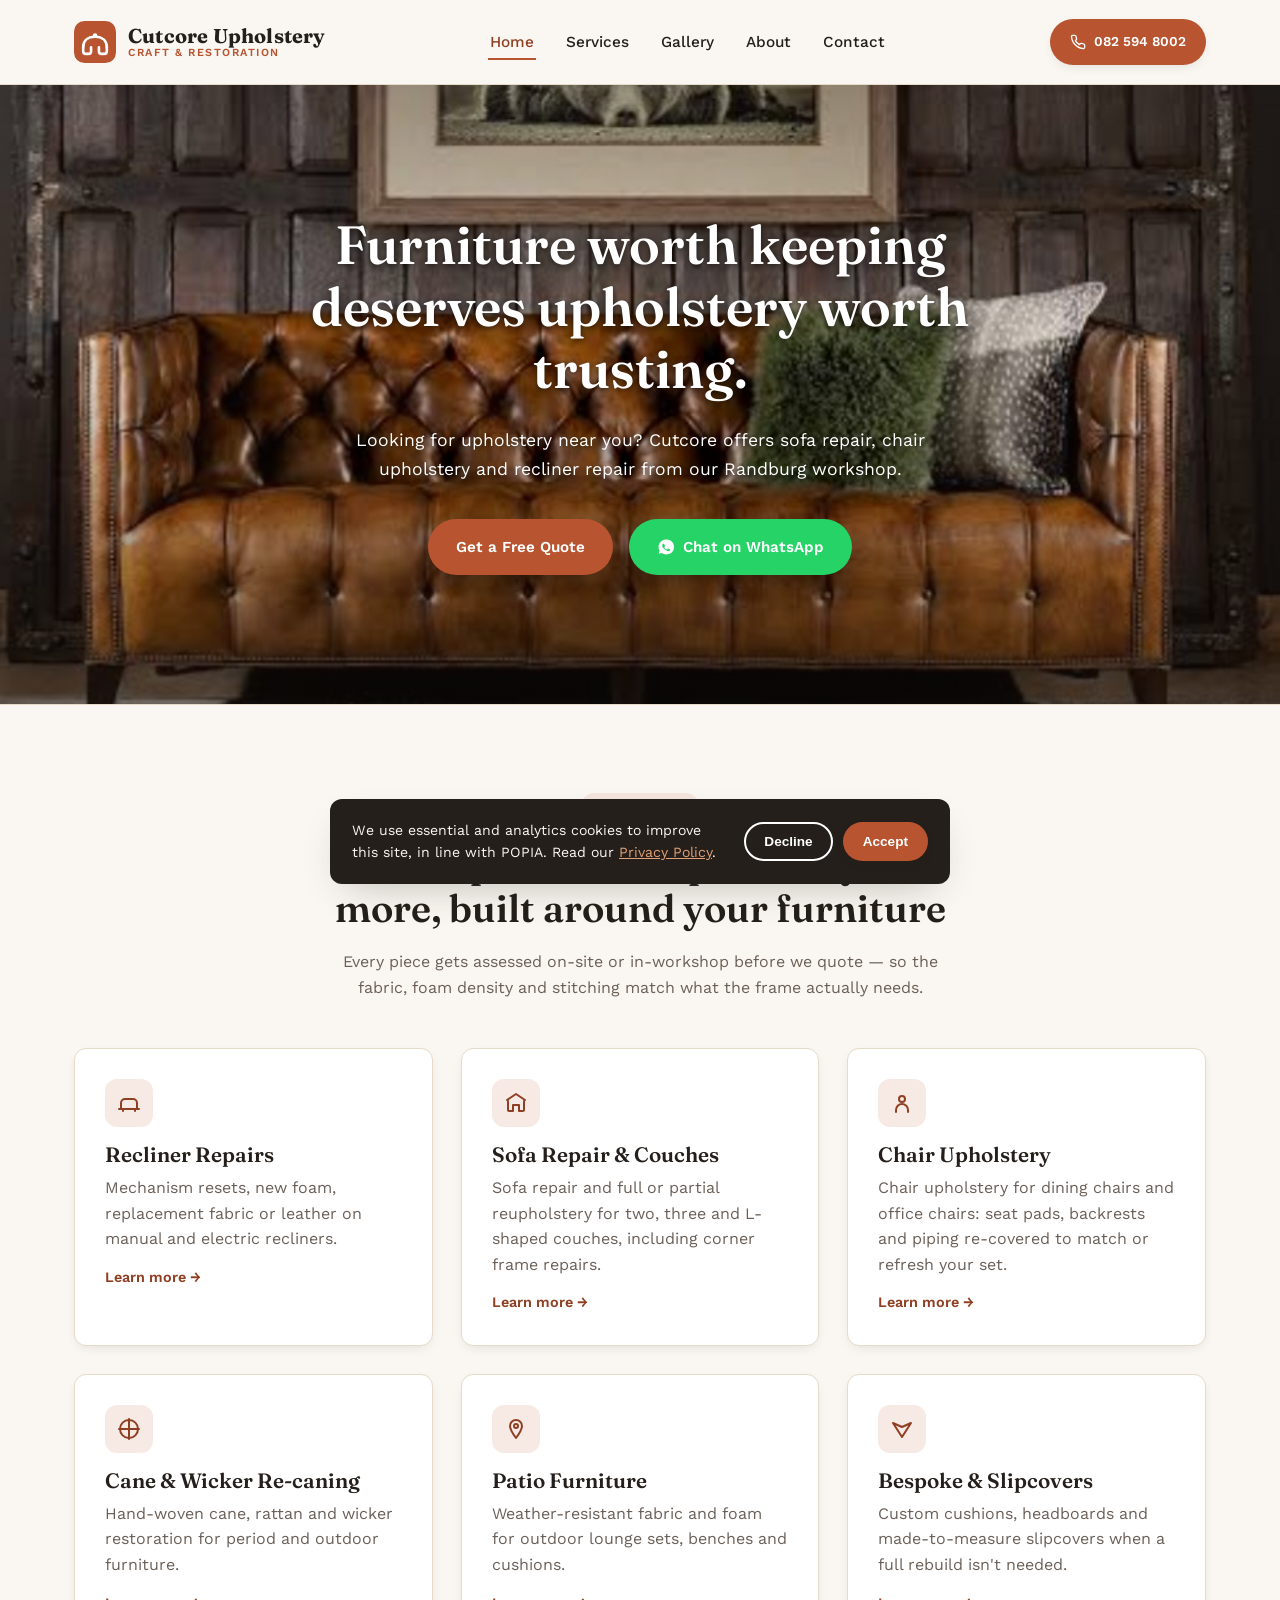
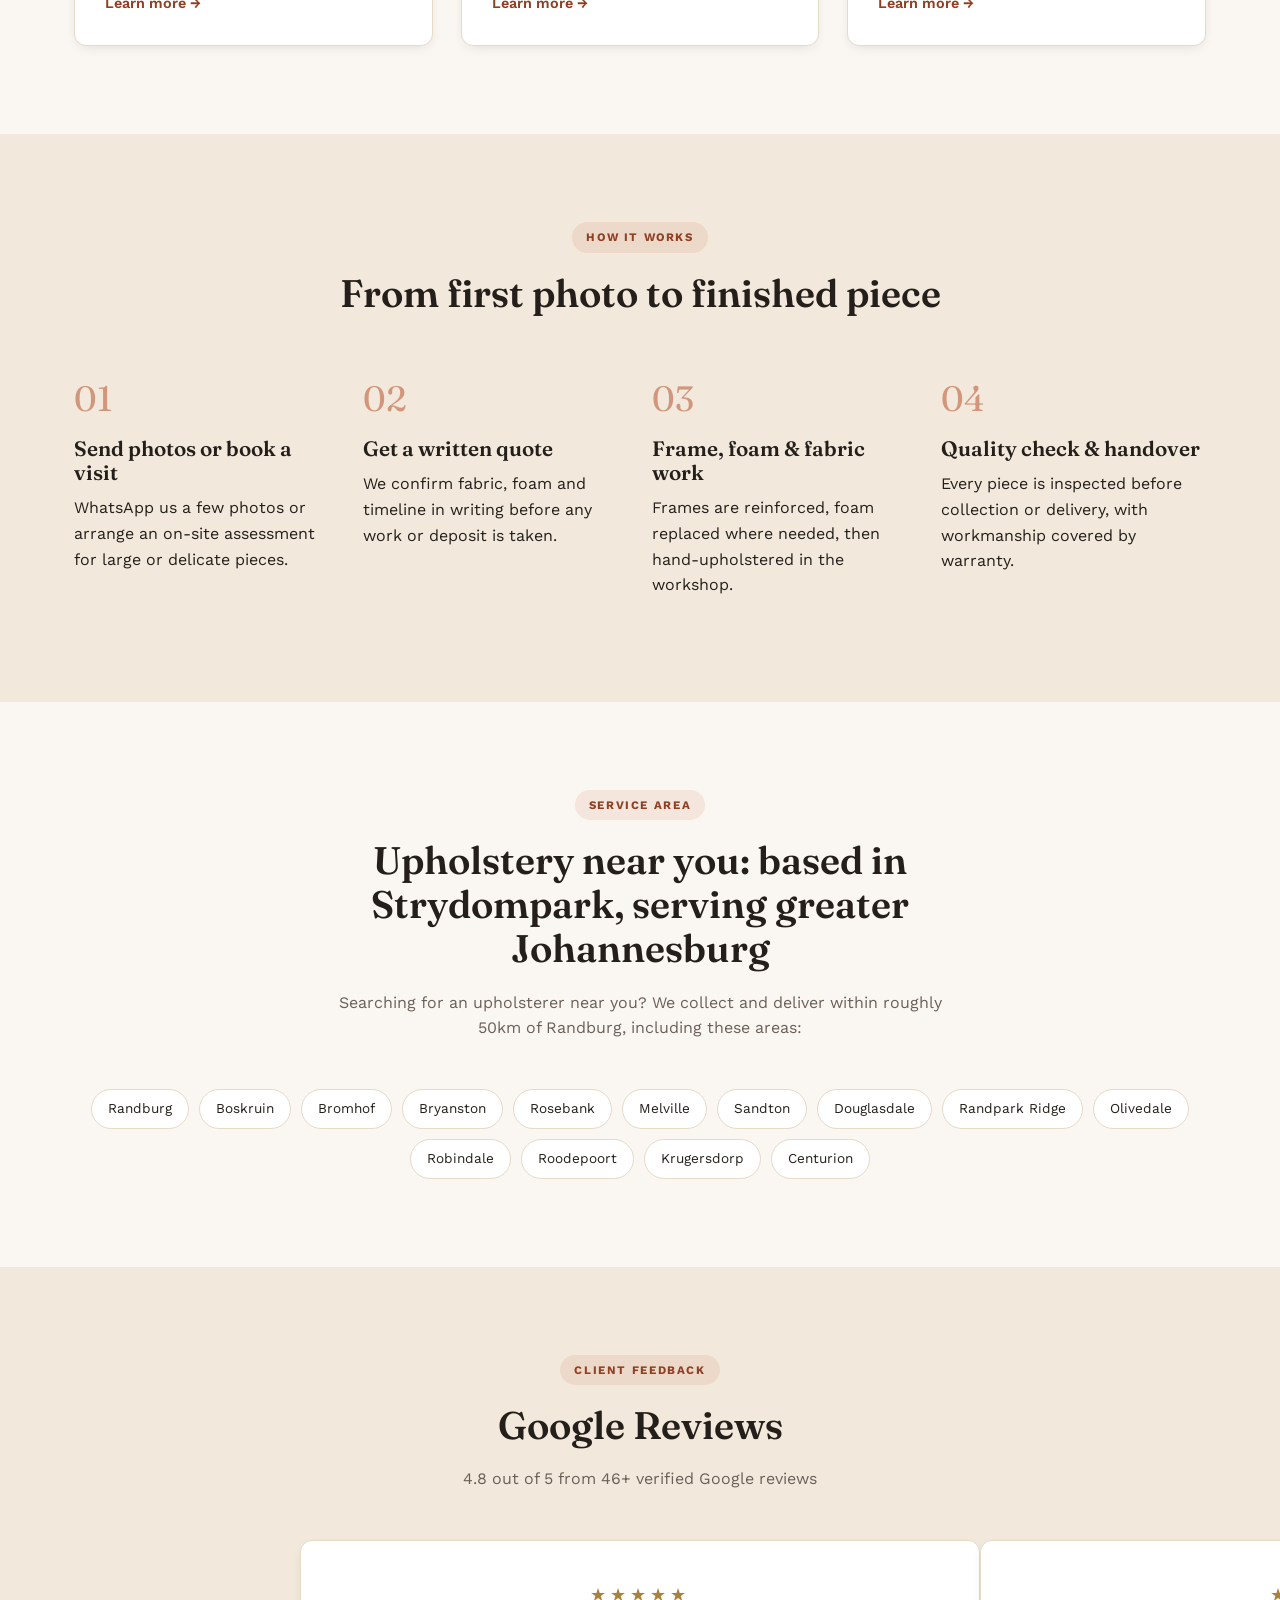
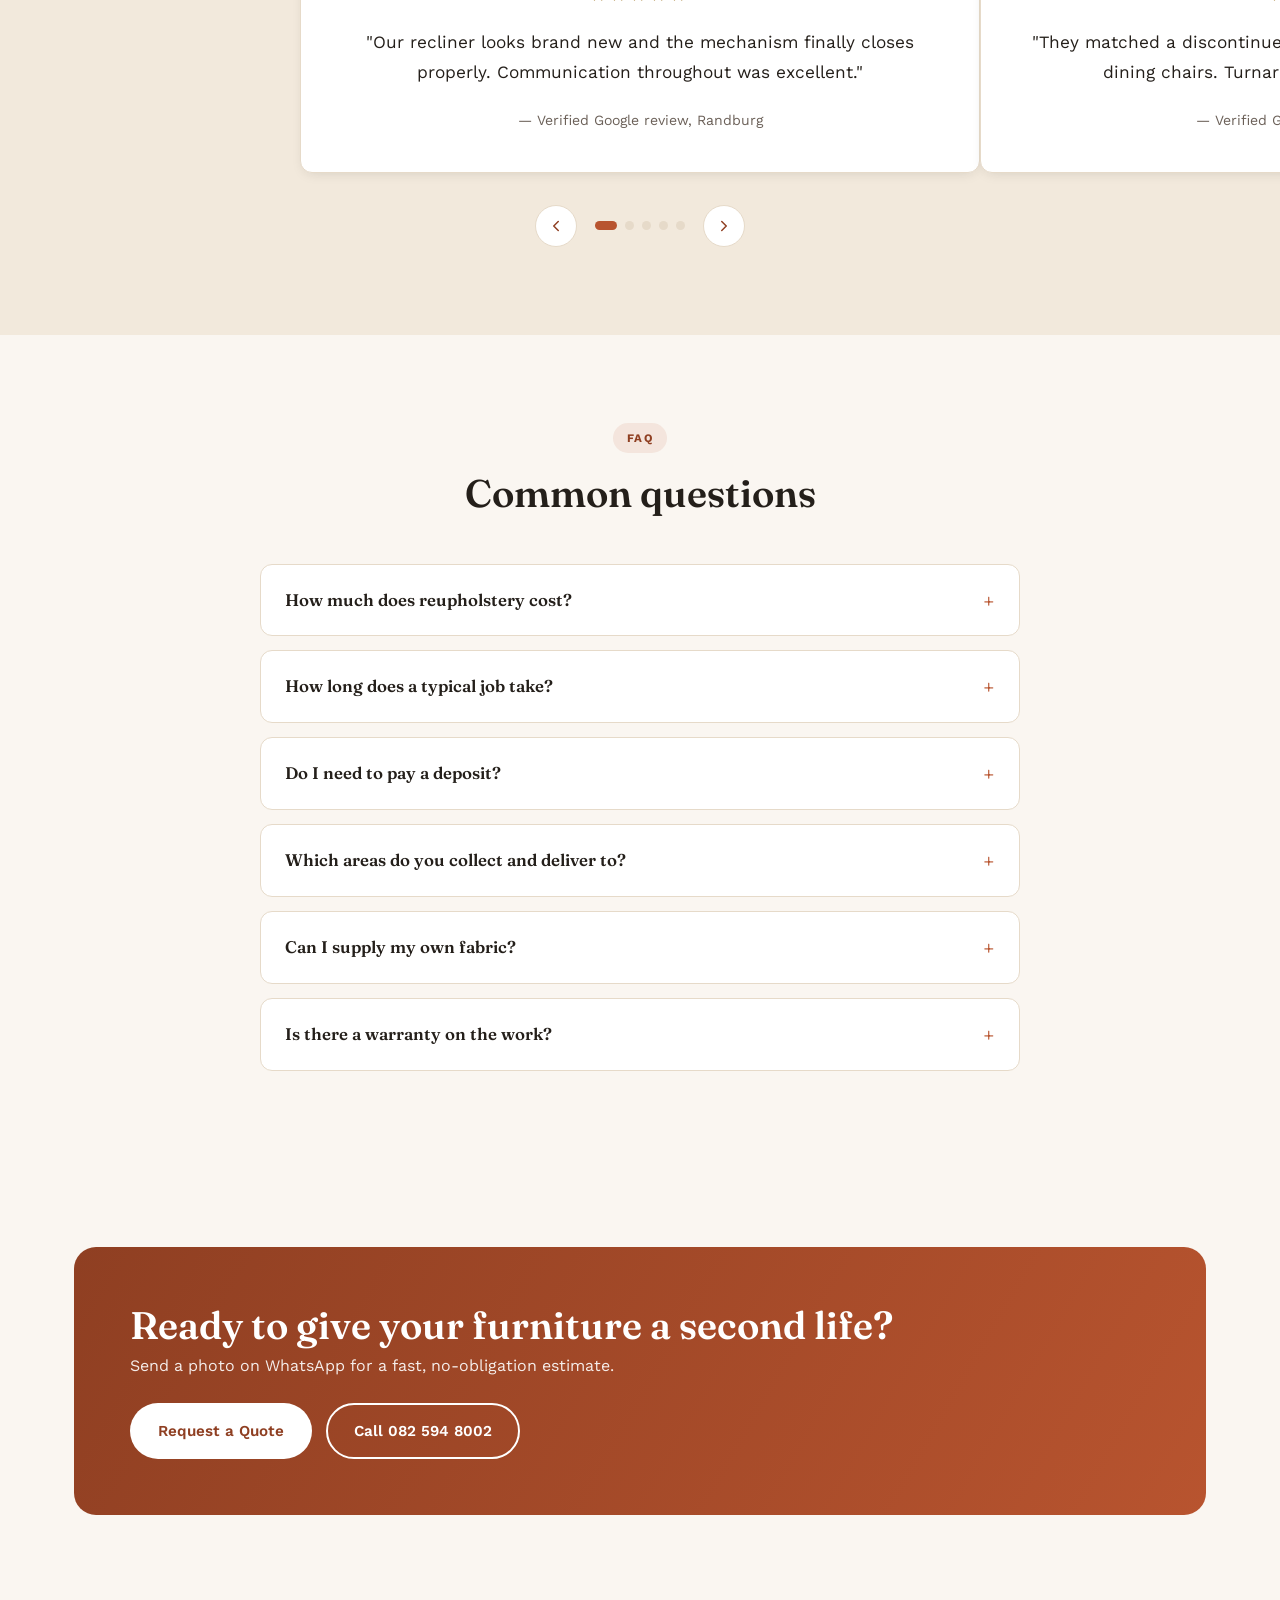
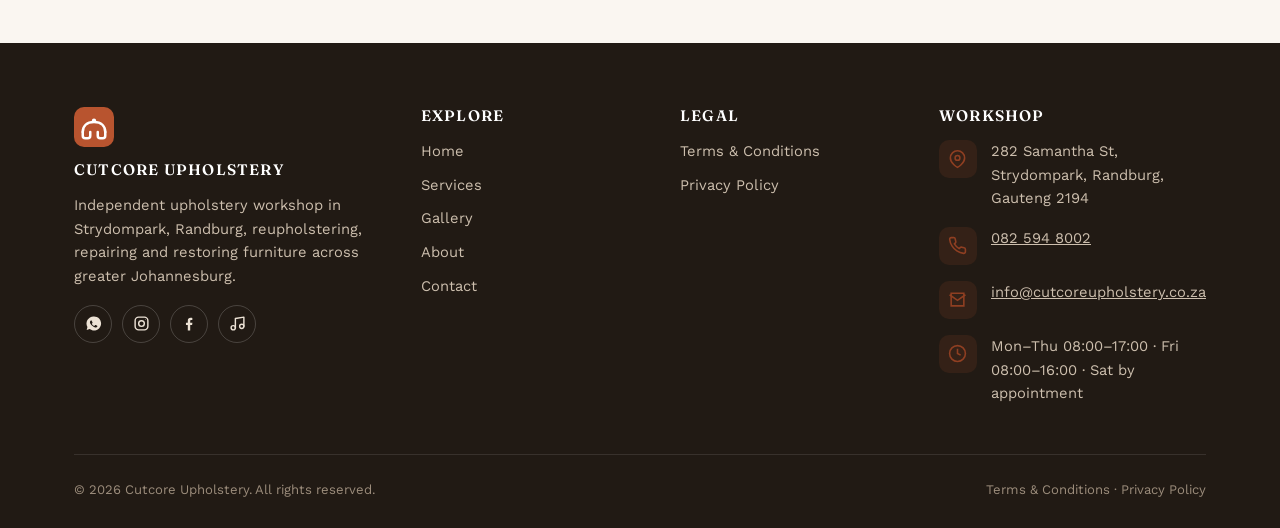
==== commit f5cc0b72: "Improve SEO: keyword-targeted titles, headings, schema and FAQ Co-Authored-By: Claude Sonnet 5.5 <no" ====
--- a/index.html
+++ b/index.html
@@ -3,9 +3,9 @@
 <head>
 <meta charset="UTF-8">
 <meta name="viewport" content="width=device-width, initial-scale=1">
-<title>Cutcore Upholstery | Upholsterer &amp; Furniture Restoration in Randburg</title>
-<meta name="description" content="Cutcore Upholstery reupholsters, repairs and restores sofas, recliners, dining chairs, patio furniture and cane pieces from our Strydompark, Randburg workshop, serving greater Johannesburg.">
-<meta name="keywords" content="upholsterer Randburg, reupholstery Johannesburg, recliner repair, sofa reupholstery, cane re-caning, patio furniture repair, Strydompark upholstery">
+<title>Upholstery Near Me | Sofa Repair &amp; Chair Upholstery in Randburg | Cutcore</title>
+<meta name="description" content="Looking for an upholsterer near you? Cutcore Upholstery does sofa repair, chair upholstery, recliner repair and furniture restoration in Randburg and greater Johannesburg. Free quotes.">
+<meta name="keywords" content="upholstery near me, upholsterer near me, chair upholstery, sofa repair, couch repair, sofa reupholstery, dining chair upholstery, recliner repair, furniture repair, upholsterer Randburg, upholstery Johannesburg, cane re-caning, patio furniture repair, Strydompark upholstery">
 <meta name="author" content="Cutcore Upholstery">
 <meta name="robots" content="index, follow, max-image-preview:large">
 <link rel="canonical" href="https://www.cutcoreupholstery.co.za/index.html">
@@ -13,8 +13,8 @@
 <!-- Open Graph -->
 <meta property="og:type" content="website">
 <meta property="og:site_name" content="Cutcore Upholstery">
-<meta property="og:title" content="Cutcore Upholstery | Upholsterer &amp; Furniture Restoration in Randburg">
-<meta property="og:description" content="Reupholstery, repairs and restoration for sofas, recliners, dining chairs, patio furniture and cane pieces. Family-run workshop in Strydompark, Randburg.">
+<meta property="og:title" content="Upholstery Near Me | Sofa Repair &amp; Chair Upholstery in Randburg | Cutcore">
+<meta property="og:description" content="Upholstery near you: sofa repair, chair upholstery, recliner repair and furniture restoration. Family-run workshop in Strydompark, Randburg.">
 <meta property="og:url" content="https://www.cutcoreupholstery.co.za/index.html">
 <meta property="og:image" content="https://www.cutcoreupholstery.co.za/assets/hero-leather-sofa.jpg">
 <meta property="og:image:width" content="978">
@@ -24,8 +24,8 @@
 
 <!-- Twitter -->
 <meta name="twitter:card" content="summary_large_image">
-<meta name="twitter:title" content="Cutcore Upholstery | Upholsterer &amp; Furniture Restoration in Randburg">
-<meta name="twitter:description" content="Reupholstery, repairs and restoration for sofas, recliners, dining chairs, patio furniture and cane pieces in Randburg, Gauteng.">
+<meta name="twitter:title" content="Upholstery Near Me | Sofa Repair &amp; Chair Upholstery in Randburg | Cutcore">
+<meta name="twitter:description" content="Upholstery near you: sofa repair, chair upholstery, recliner repair and furniture restoration in Randburg, Gauteng.">
 <meta name="twitter:image" content="https://www.cutcoreupholstery.co.za/assets/hero-leather-sofa.jpg">
 <meta name="twitter:image:alt" content="Cutcore Upholstery — leather Chesterfield sofa reupholstery">
 
@@ -45,6 +45,7 @@
   "@type": "LocalBusiness",
   "@id": "https://www.cutcoreupholstery.co.za/#business",
   "name": "Cutcore Upholstery",
+  "description": "Upholsterer in Strydompark, Randburg offering sofa repair, chair upholstery, recliner repair, dining chair recovering, cane re-caning and furniture restoration across greater Johannesburg.",
   "image": "https://www.cutcoreupholstery.co.za/assets/hero-leather-sofa.jpg",
   "url": "https://www.cutcoreupholstery.co.za/",
   "telephone": "+27825948002",
@@ -98,6 +99,16 @@
   "mainEntity": [
     {
       "@type": "Question",
+      "name": "Is there an upholsterer near me in Randburg or Johannesburg?",
+      "acceptedAnswer": { "@type": "Answer", "text": "Yes. Cutcore Upholstery is a workshop at 282 Samantha St, Strydompark, Randburg, and we collect and deliver across greater Johannesburg including Sandton, Bryanston, Rosebank, Melville, Roodepoort, Krugersdorp and Centurion." }
+    },
+    {
+      "@type": "Question",
+      "name": "Do you repair sofas and upholster chairs?",
+      "acceptedAnswer": { "@type": "Answer", "text": "Yes. We do sofa and couch repair (frames, springs, foam and fabric), full sofa reupholstery, dining chair upholstery, recliner repair and office chair recovering." }
+    },
+    {
+      "@type": "Question",
       "name": "How much does reupholstery cost?",
       "acceptedAnswer": { "@type": "Answer", "text": "It depends on the piece, fabric choice and how much frame or foam work is needed, which is why we quote in writing after seeing photos or the item itself rather than giving flat prices upfront. Most quotes are ready within a day." }
     },
@@ -170,6 +181,7 @@
     <div class="container">
       <div class="hero-inner">
         <h1>Furniture worth keeping deserves upholstery worth trusting.</h1>
+        <p class="hero-sub">Looking for upholstery near you? Cutcore offers sofa repair, chair upholstery and recliner repair from our Randburg workshop.</p>
         <div class="hero-actions">
           <a class="btn btn-primary" href="contact.html">Get a Free Quote</a>
           <a class="btn btn-whatsapp" href="https://wa.me/27825948002" target="_blank" rel="noopener">
@@ -185,7 +197,7 @@
     <div class="container">
       <div class="section-head">
         <span class="eyebrow">What we do</span>
-        <h2>Upholstery services built around your furniture, not a template</h2>
+        <h2>Sofa repair, chair upholstery and more, built around your furniture</h2>
         <p>Every piece gets assessed on-site or in-workshop before we quote — so the fabric, foam density and stitching match what the frame actually needs.</p>
       </div>
       <div class="grid grid-3">
@@ -201,16 +213,16 @@
           <div class="card-icon">
             <svg viewBox="0 0 24 24" fill="none" stroke="currentColor" stroke-width="2" stroke-linecap="round" stroke-linejoin="round"><path d="M3 9l9-6 9 6"/><path d="M4 10v9a1 1 0 0 0 1 1h4v-6h6v6h4a1 1 0 0 0 1-1v-9"/></svg>
           </div>
-          <h3>Sofas &amp; Couches</h3>
-          <p>Full and partial reupholstery for two, three and L-shaped couches, including corner frame repairs.</p>
+          <h3>Sofa Repair &amp; Couches</h3>
+          <p>Sofa repair and full or partial reupholstery for two, three and L-shaped couches, including corner frame repairs.</p>
           <a class="card-link" href="services.html#sofas">Learn more →</a>
         </article>
         <article class="card">
           <div class="card-icon">
             <svg viewBox="0 0 24 24" fill="none" stroke="currentColor" stroke-width="2" stroke-linecap="round" stroke-linejoin="round"><circle cx="12" cy="8" r="3"/><path d="M6 21v-2a6 6 0 0 1 12 0v2"/></svg>
           </div>
-          <h3>Dining Chairs</h3>
-          <p>Seat pads, backrests and piping re-covered to match or refresh your dining set.</p>
+          <h3>Chair Upholstery</h3>
+          <p>Chair upholstery for dining chairs and office chairs: seat pads, backrests and piping re-covered to match or refresh your set.</p>
           <a class="card-link" href="services.html#dining">Learn more →</a>
         </article>
         <article class="card">
@@ -272,8 +284,8 @@
     <div class="container">
       <div class="section-head">
         <span class="eyebrow">Service area</span>
-        <h2>Based in Strydompark, working across greater Johannesburg</h2>
-        <p>We collect and deliver within roughly 50km of Randburg, including these areas:</p>
+        <h2>Upholstery near you: based in Strydompark, serving greater Johannesburg</h2>
+        <p>Searching for an upholsterer near you? We collect and deliver within roughly 50km of Randburg, including these areas:</p>
       </div>
       <div class="chip-cloud text-center" style="justify-content:center;">
         <span class="chip">Randburg</span>
--- a/css/style.css
+++ b/css/style.css
@@ -321,6 +321,12 @@
 .hero-inner h1 {
   text-shadow: 0 2px 6px rgba(0, 0, 0, 0.55), 0 10px 32px rgba(0, 0, 0, 0.5);
 }
+.hero-sub {
+  margin: 16px auto 0;
+  max-width: 52ch;
+  font-size: 1.1rem;
+  text-shadow: 0 2px 6px rgba(0, 0, 0, 0.55), 0 8px 24px rgba(0, 0, 0, 0.5);
+}
 .eyebrow {
   display: inline-flex;
   align-items: center;
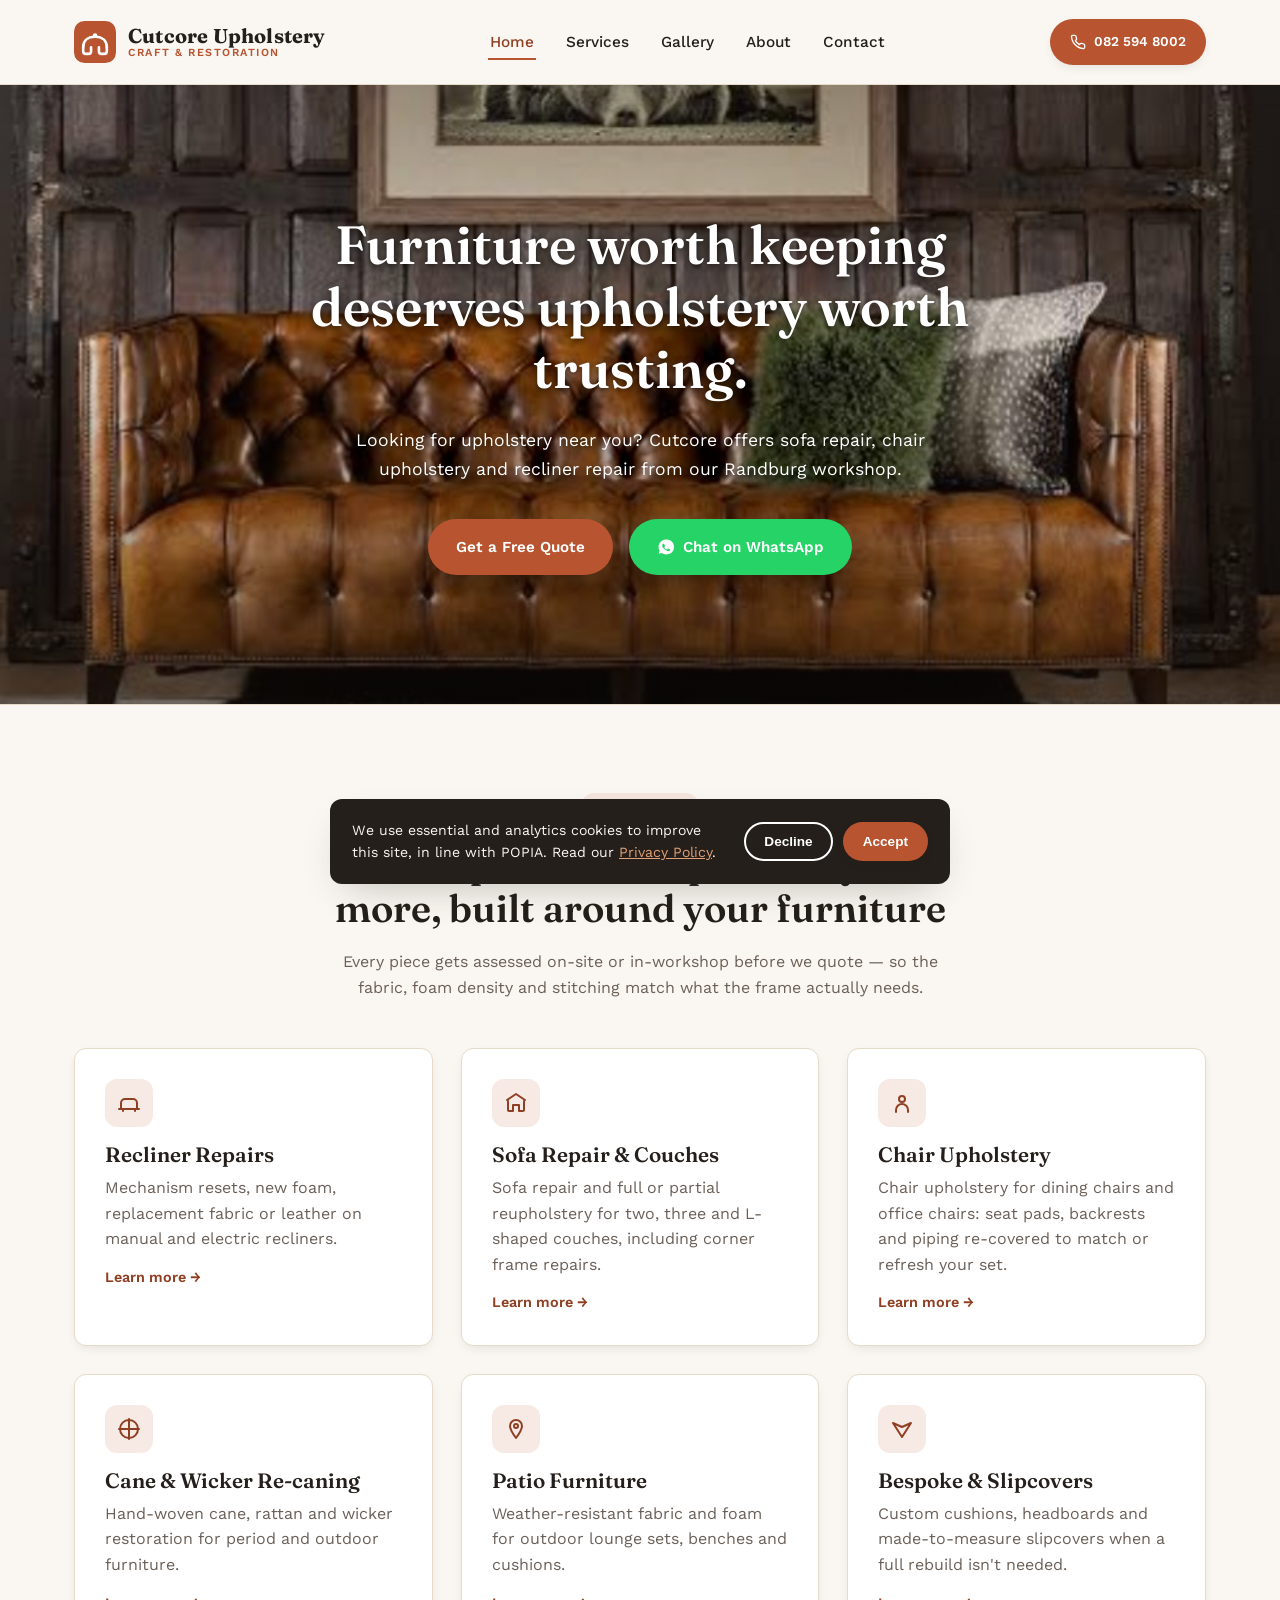
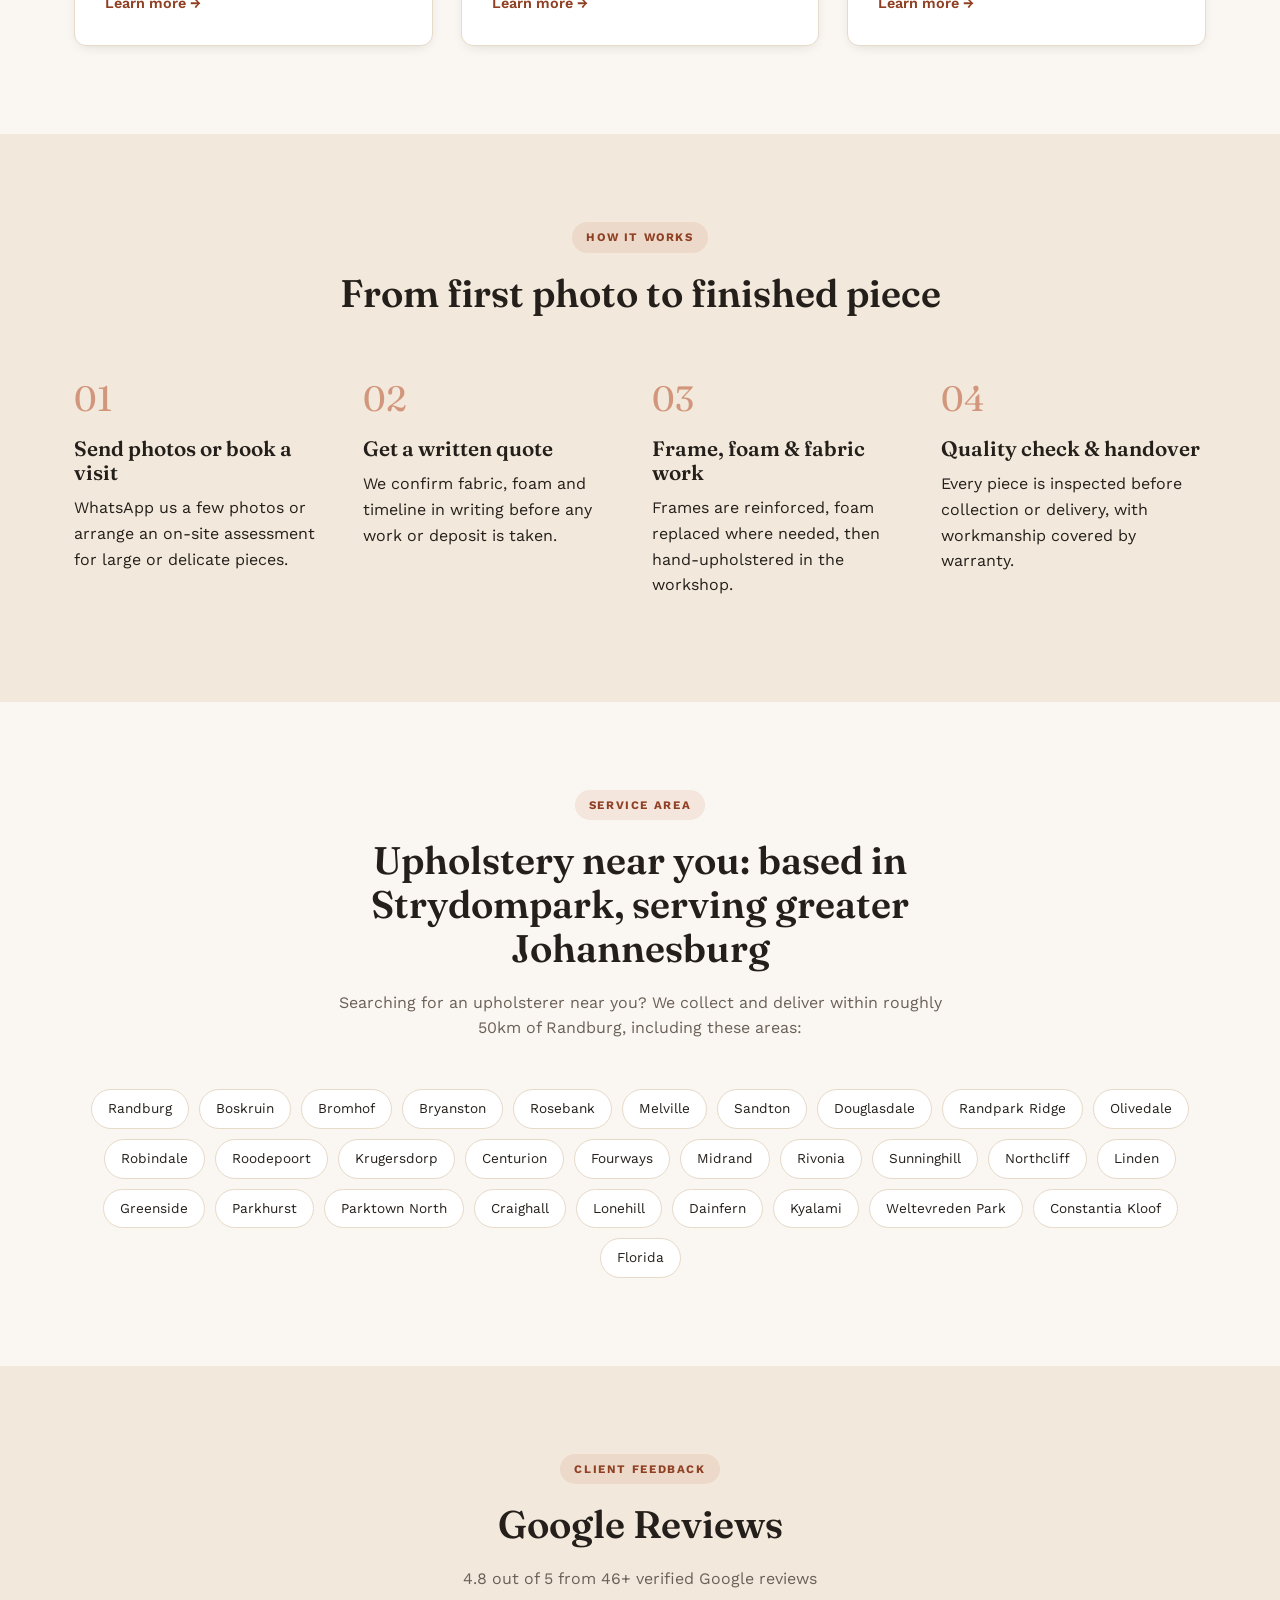
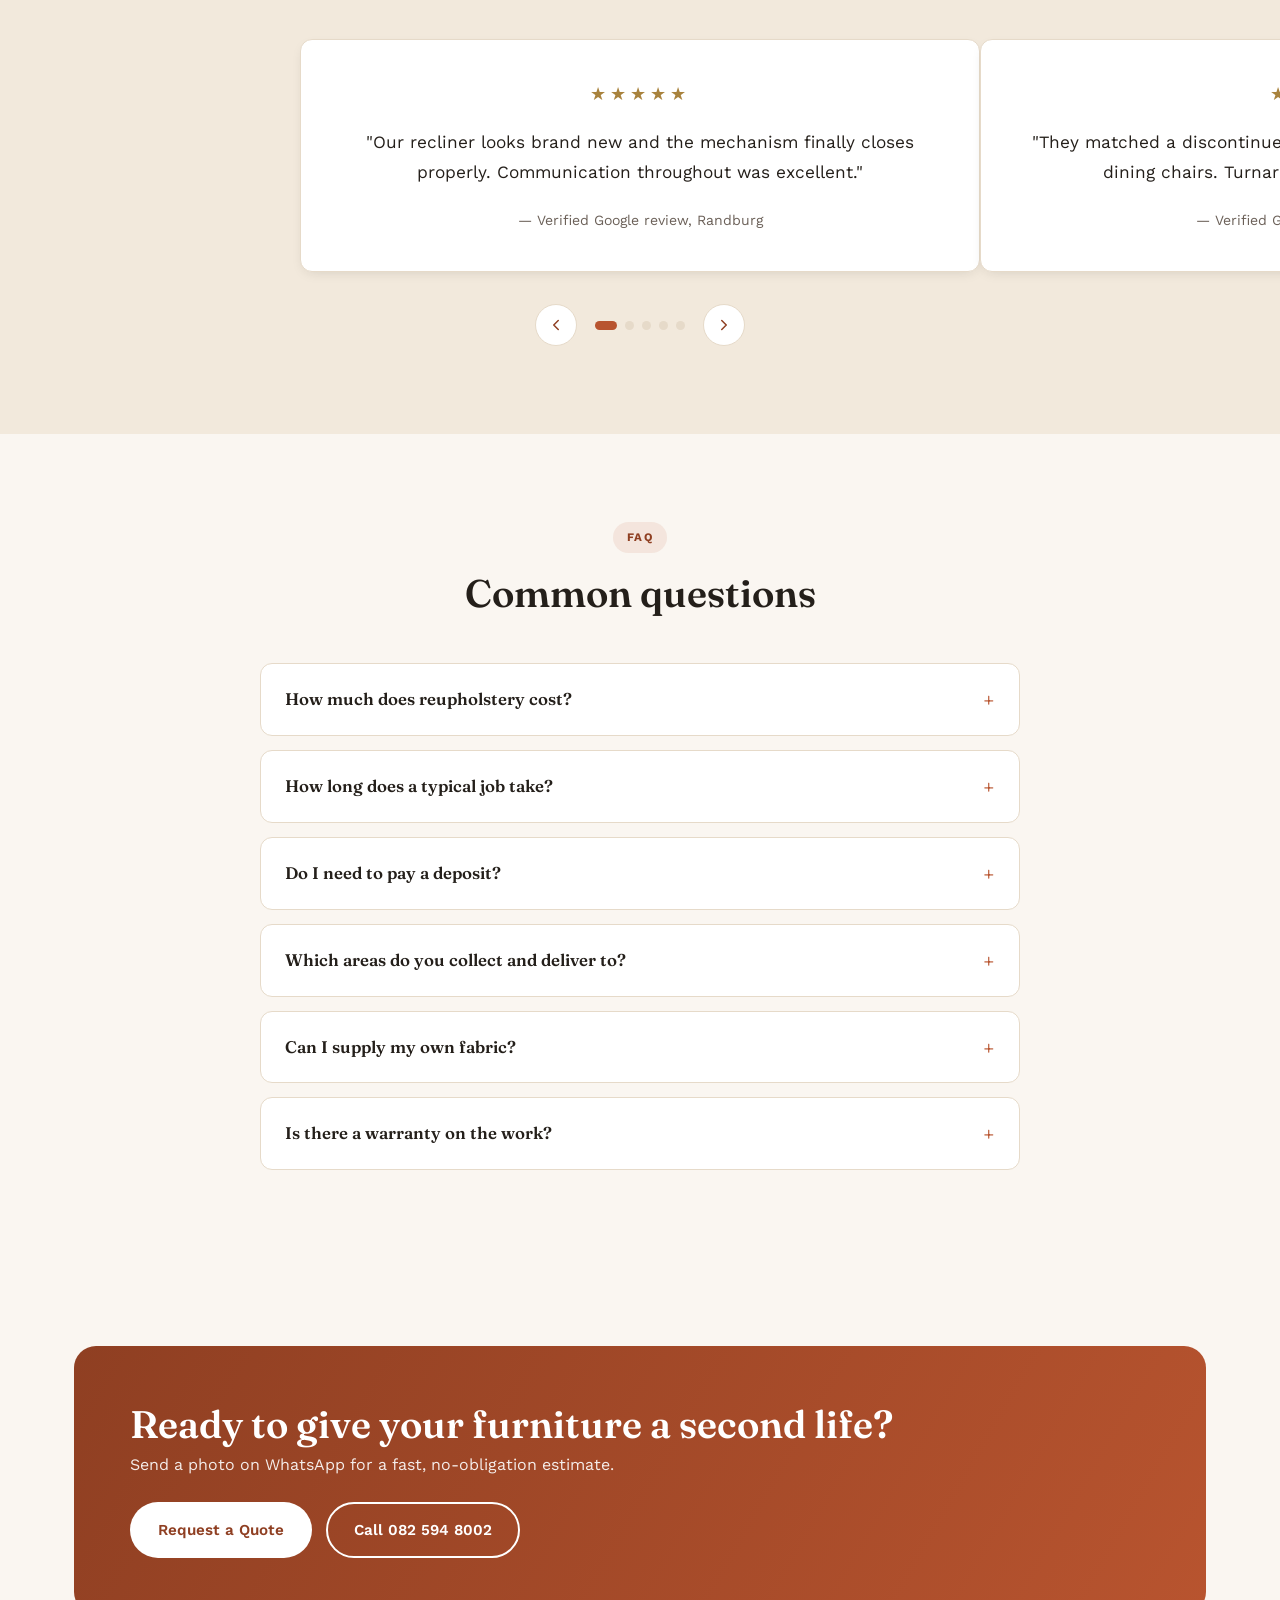
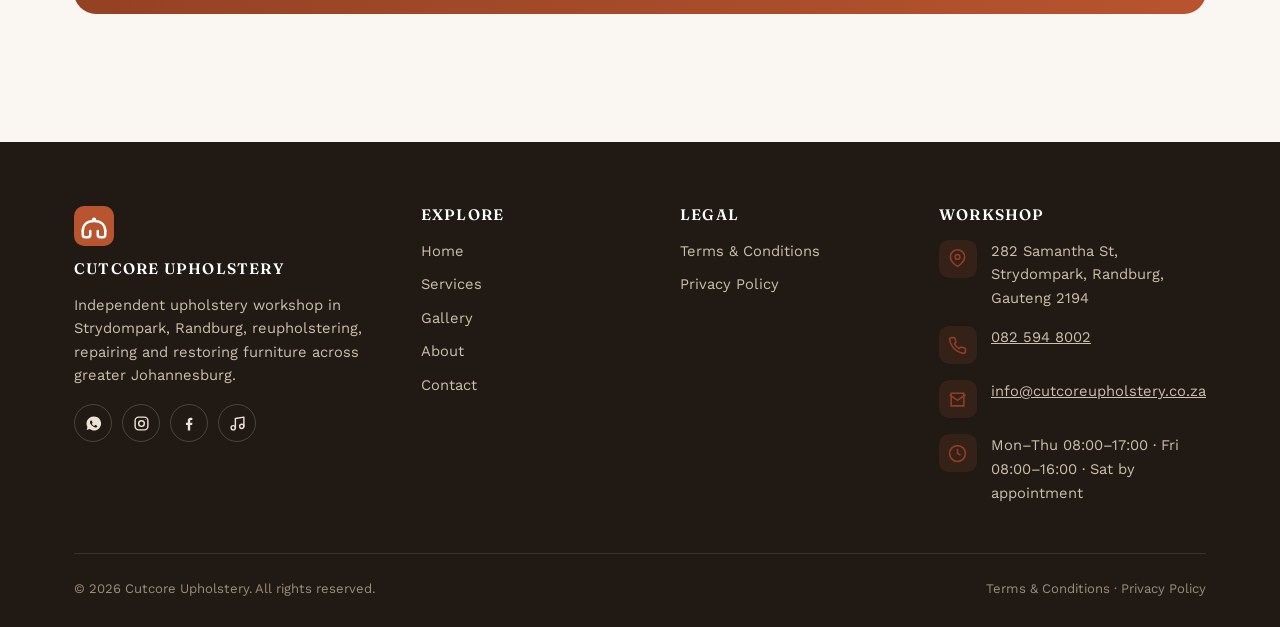
==== commit 5c73bcc3: "Add more service-area locations to keywords, schema and area list Co-Authored-By: Claude Sonnet 5.5 " ====
--- a/index.html
+++ b/index.html
@@ -5,7 +5,7 @@
 <meta name="viewport" content="width=device-width, initial-scale=1">
 <title>Upholstery Near Me | Sofa Repair &amp; Chair Upholstery in Randburg | Cutcore</title>
 <meta name="description" content="Looking for an upholsterer near you? Cutcore Upholstery does sofa repair, chair upholstery, recliner repair and furniture restoration in Randburg and greater Johannesburg. Free quotes.">
-<meta name="keywords" content="upholstery near me, upholsterer near me, chair upholstery, sofa repair, couch repair, sofa reupholstery, dining chair upholstery, recliner repair, furniture repair, upholsterer Randburg, upholstery Johannesburg, cane re-caning, patio furniture repair, Strydompark upholstery">
+<meta name="keywords" content="upholstery near me, upholsterer near me, chair upholstery, sofa repair, couch repair, sofa reupholstery, dining chair upholstery, recliner repair, furniture repair, upholsterer Randburg, upholstery Johannesburg, cane re-caning, patio furniture repair, Strydompark upholstery, upholsterer Sandton, upholsterer Fourways, upholsterer Bryanston, upholsterer Rosebank, upholsterer Melville, upholsterer Roodepoort, upholsterer Krugersdorp, upholsterer Centurion, upholsterer Midrand, upholsterer Rivonia, upholsterer Northcliff, upholsterer Linden">
 <meta name="author" content="Cutcore Upholstery">
 <meta name="robots" content="index, follow, max-image-preview:large">
 <link rel="canonical" href="https://www.cutcoreupholstery.co.za/index.html">
@@ -63,7 +63,11 @@
     "Randburg", "Boskruin", "Bromhof", "Bryanston", "Krugersdorp",
     "Randpark Ridge", "Rosebank", "Melville", "Houghton Estate",
     "Honeydew Ridge", "Sandton", "Douglasdale", "Benmore Gardens",
-    "Robindale", "Olivedale", "Malanshof", "Centurion", "Roodepoort"
+    "Robindale", "Olivedale", "Malanshof", "Centurion", "Roodepoort",
+    "Fourways", "Midrand", "Rivonia", "Sunninghill", "Northcliff",
+    "Linden", "Greenside", "Parkhurst", "Parktown North", "Craighall",
+    "Lonehill", "Dainfern", "Kyalami", "Weltevreden Park", "Constantia Kloof",
+    "Florida"
   ],
   "openingHoursSpecification": [
     { "@type": "OpeningHoursSpecification", "dayOfWeek": ["Monday","Tuesday","Wednesday","Thursday"], "opens": "08:00", "closes": "17:00" },
@@ -100,7 +104,7 @@
     {
       "@type": "Question",
       "name": "Is there an upholsterer near me in Randburg or Johannesburg?",
-      "acceptedAnswer": { "@type": "Answer", "text": "Yes. Cutcore Upholstery is a workshop at 282 Samantha St, Strydompark, Randburg, and we collect and deliver across greater Johannesburg including Sandton, Bryanston, Rosebank, Melville, Roodepoort, Krugersdorp and Centurion." }
+      "acceptedAnswer": { "@type": "Answer", "text": "Yes. Cutcore Upholstery is a workshop at 282 Samantha St, Strydompark, Randburg, and we collect and deliver across greater Johannesburg including Sandton, Fourways, Midrand, Rivonia, Bryanston, Rosebank, Melville, Northcliff, Linden, Roodepoort, Krugersdorp and Centurion." }
     },
     {
       "@type": "Question",
@@ -302,6 +306,22 @@
         <span class="chip">Roodepoort</span>
         <span class="chip">Krugersdorp</span>
         <span class="chip">Centurion</span>
+        <span class="chip">Fourways</span>
+        <span class="chip">Midrand</span>
+        <span class="chip">Rivonia</span>
+        <span class="chip">Sunninghill</span>
+        <span class="chip">Northcliff</span>
+        <span class="chip">Linden</span>
+        <span class="chip">Greenside</span>
+        <span class="chip">Parkhurst</span>
+        <span class="chip">Parktown North</span>
+        <span class="chip">Craighall</span>
+        <span class="chip">Lonehill</span>
+        <span class="chip">Dainfern</span>
+        <span class="chip">Kyalami</span>
+        <span class="chip">Weltevreden Park</span>
+        <span class="chip">Constantia Kloof</span>
+        <span class="chip">Florida</span>
       </div>
     </div>
   </section>
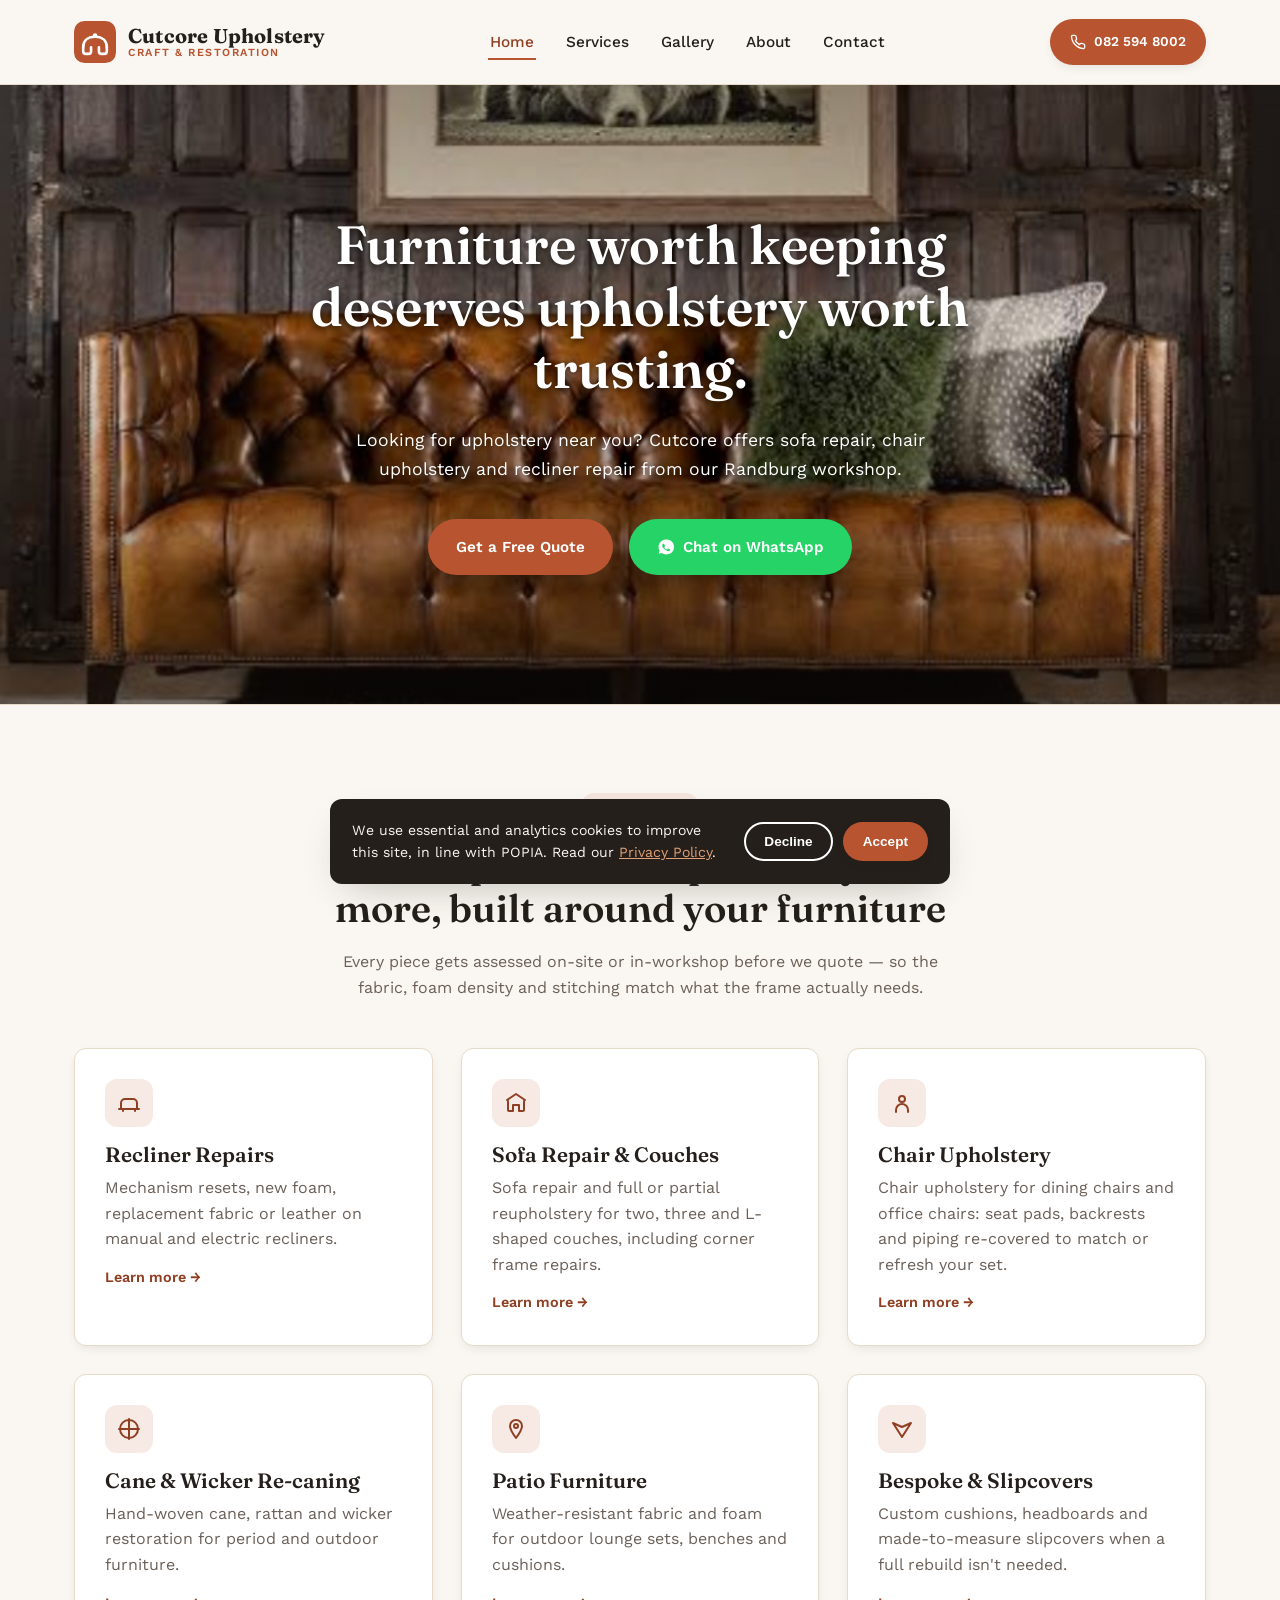
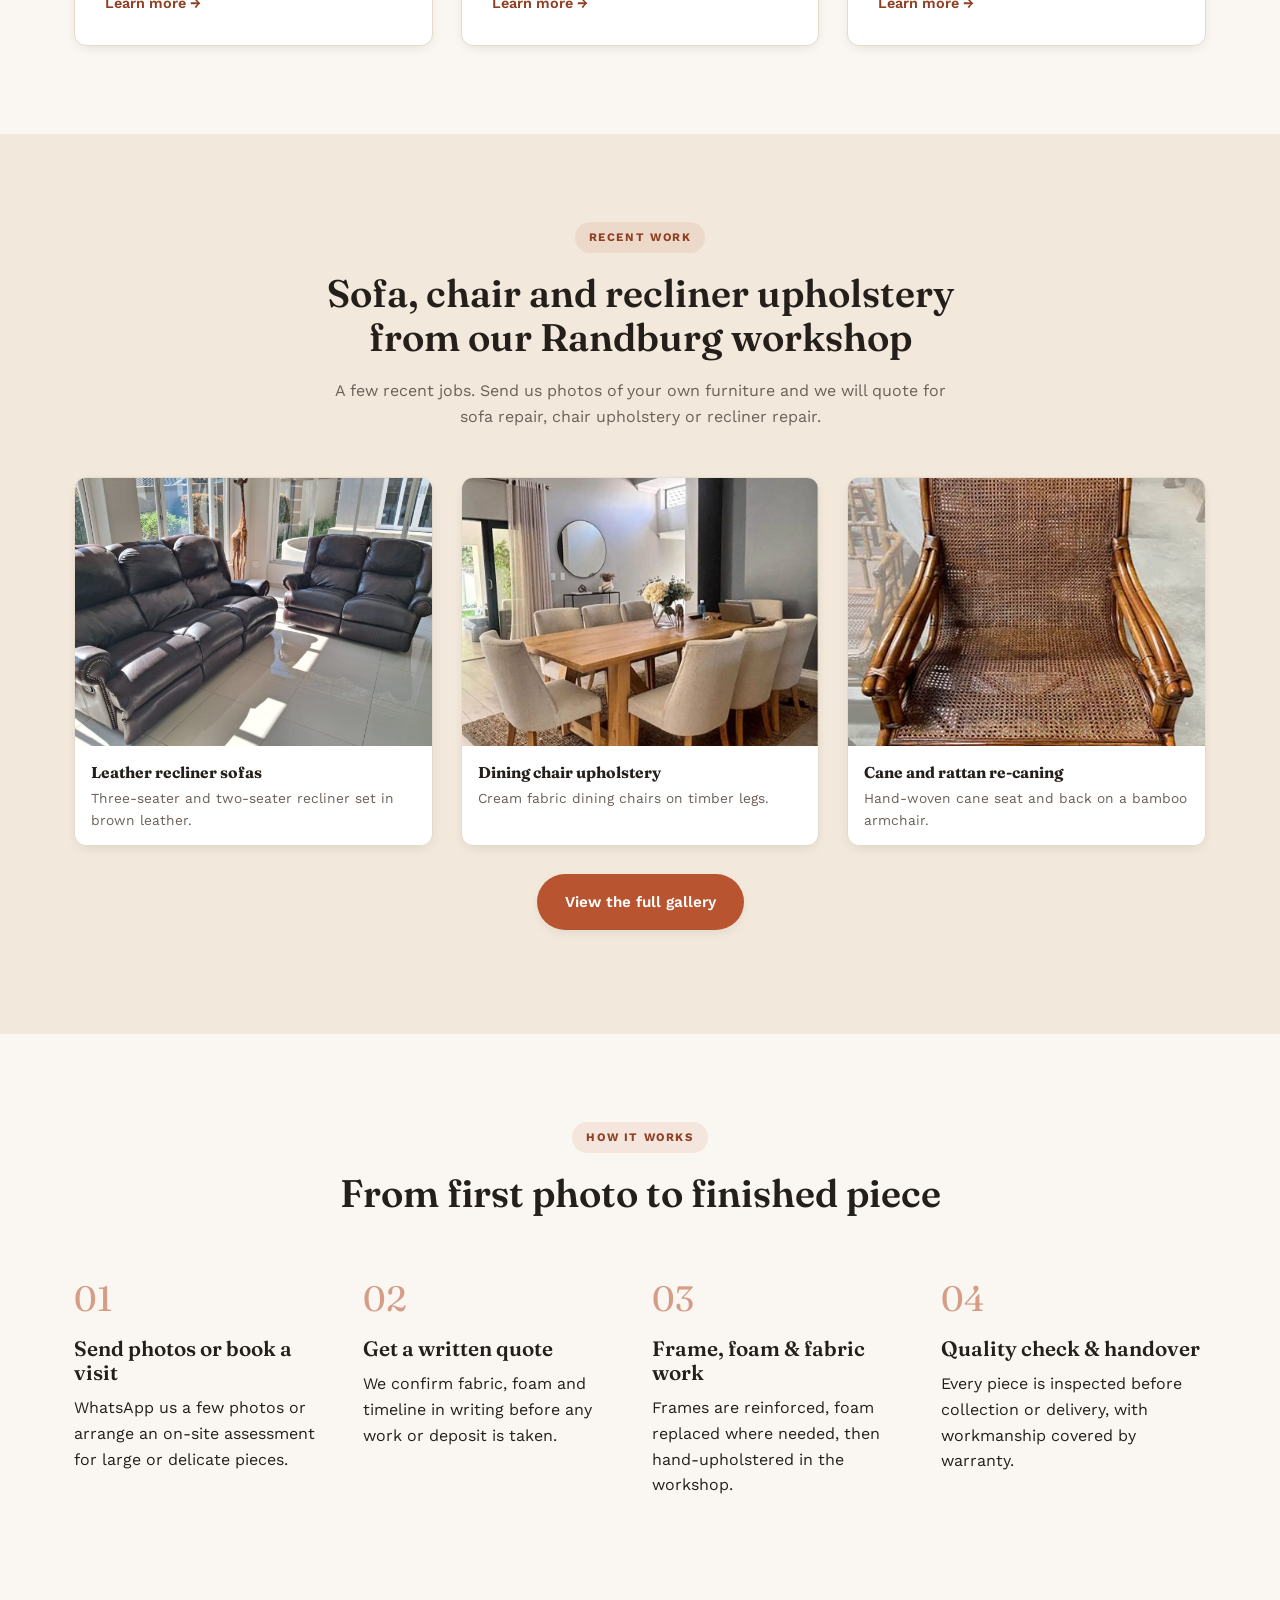
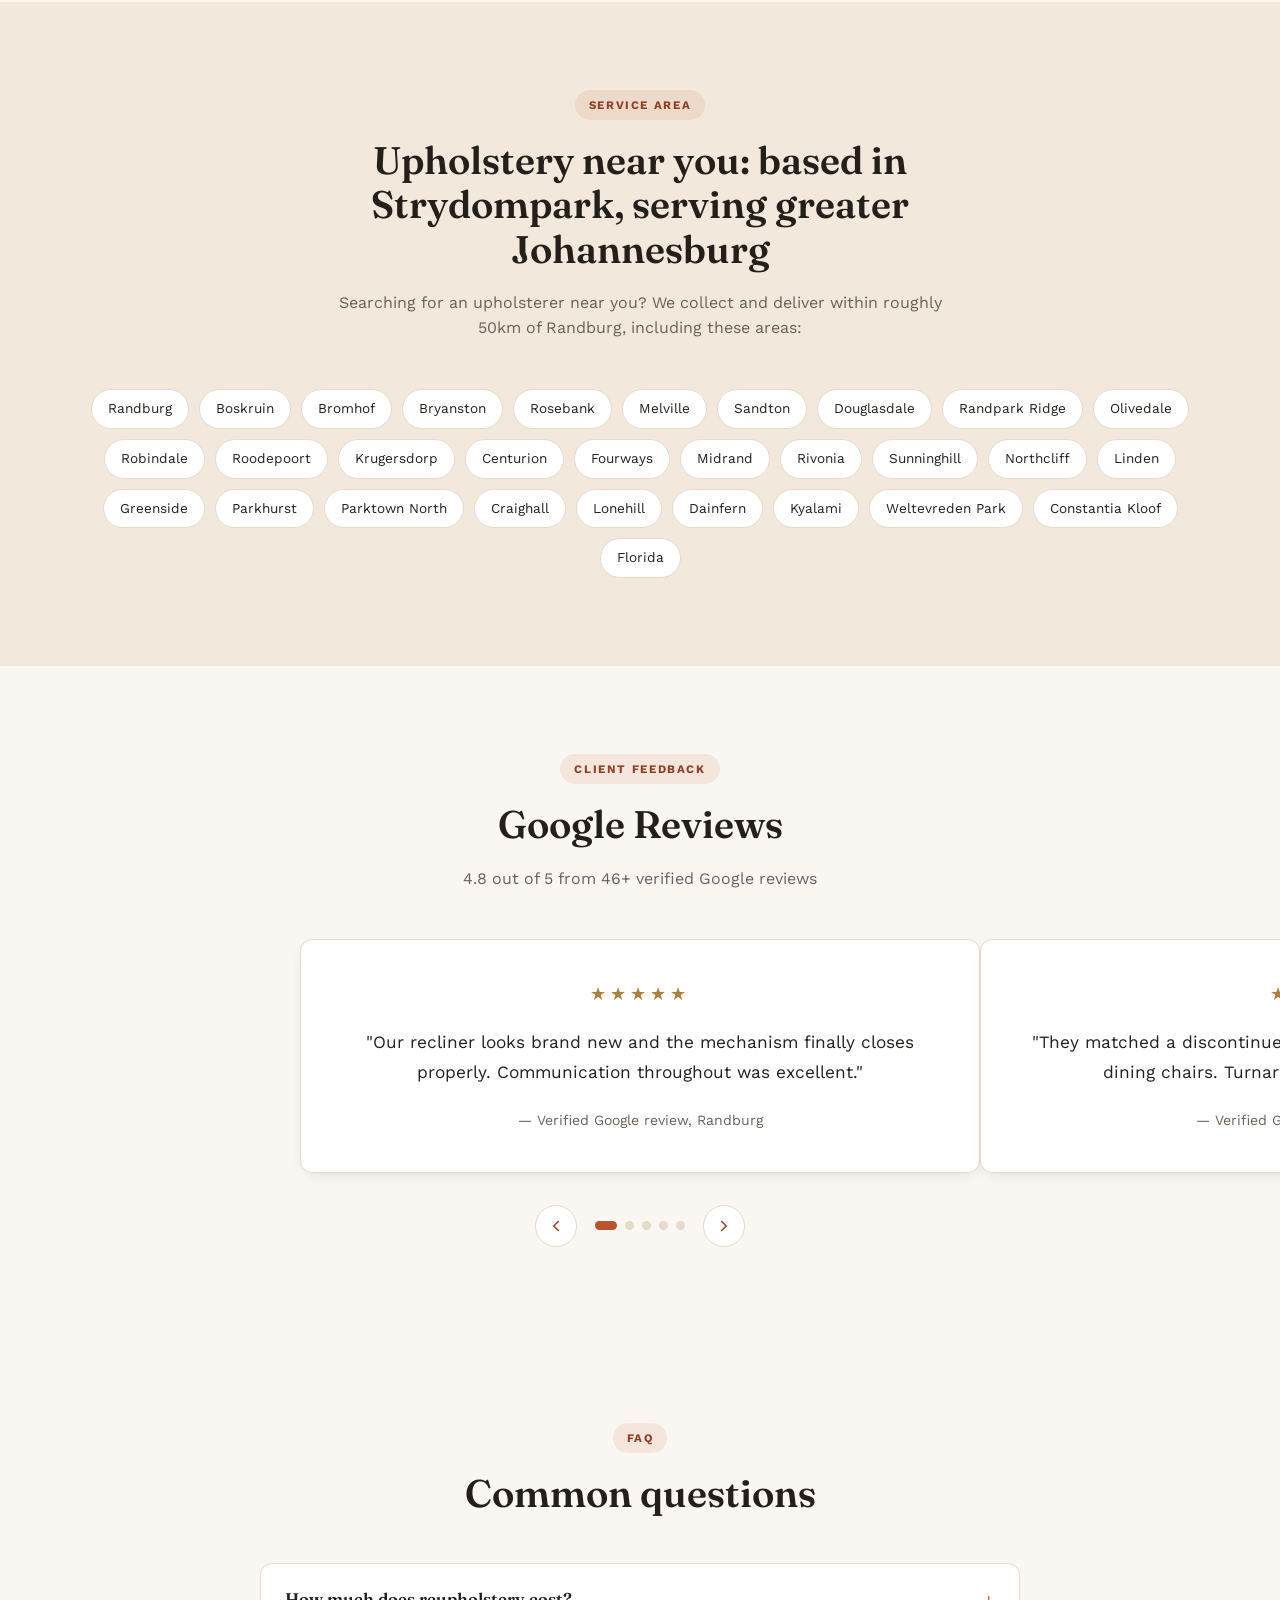
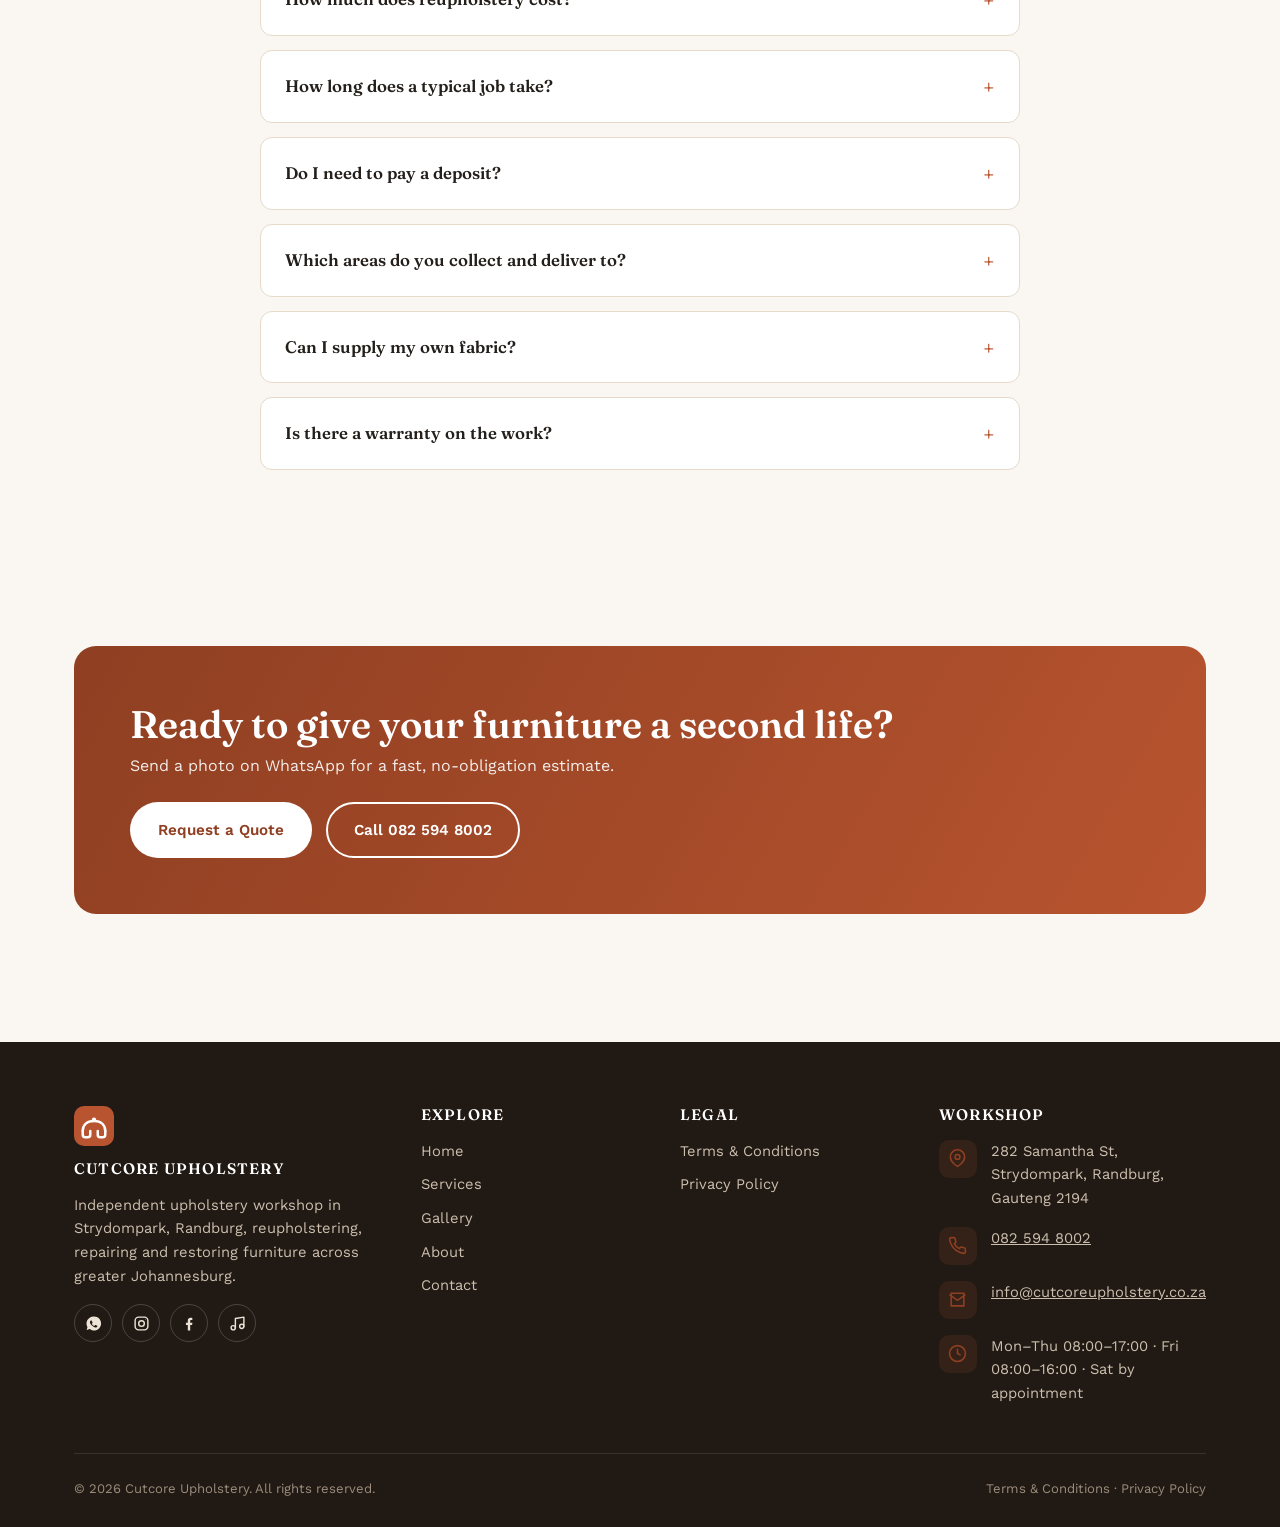
==== commit 3764676e: "Add cane photo, home page Recent work section and gallery sitemap images Co-Authored-By: Claude Sonn" ====
--- a/index.html
+++ b/index.html
@@ -257,7 +257,38 @@
     </div>
   </section>
 
-  <section class="section section-alt">
+  <section class="section section-alt" id="recent-work">
+    <div class="container">
+      <div class="section-head">
+        <span class="eyebrow">Recent work</span>
+        <h2>Sofa, chair and recliner upholstery from our Randburg workshop</h2>
+        <p>A few recent jobs. Send us photos of your own furniture and we will quote for sofa repair, chair upholstery or recliner repair.</p>
+      </div>
+      <div class="grid grid-3">
+        <figure class="gallery-photo">
+          <div class="photo-frame">
+            <img src="assets/work-leather-recliner-sofa-set.jpg" alt="Brown leather recliner sofa set with a three-seater and two-seater in a bright lounge" width="1200" height="900" loading="lazy">
+          </div>
+          <figcaption><strong>Leather recliner sofas</strong>Three-seater and two-seater recliner set in brown leather.</figcaption>
+        </figure>
+        <figure class="gallery-photo">
+          <div class="photo-frame">
+            <img src="assets/work-dining-chairs-cream.jpg" alt="Set of cream upholstered dining chairs around a solid timber table" width="904" height="1200" loading="lazy">
+          </div>
+          <figcaption><strong>Dining chair upholstery</strong>Cream fabric dining chairs on timber legs.</figcaption>
+        </figure>
+        <figure class="gallery-photo">
+          <div class="photo-frame">
+            <img src="assets/work-cane-rattan-armchair.jpg" alt="Antique bamboo and rattan armchair with woven cane seat and back, re-caned by Cutcore Upholstery" width="447" height="447" loading="lazy">
+          </div>
+          <figcaption><strong>Cane and rattan re-caning</strong>Hand-woven cane seat and back on a bamboo armchair.</figcaption>
+        </figure>
+      </div>
+      <p class="text-center" style="margin-top:28px;"><a class="btn btn-primary" href="gallery.html">View the full gallery</a></p>
+    </div>
+  </section>
+
+  <section class="section">
     <div class="container">
       <div class="section-head">
         <span class="eyebrow">How it works</span>
@@ -284,7 +315,7 @@
     </div>
   </section>
 
-  <section class="section">
+  <section class="section section-alt">
     <div class="container">
       <div class="section-head">
         <span class="eyebrow">Service area</span>
@@ -326,7 +357,7 @@
     </div>
   </section>
 
-  <section class="section section-alt">
+  <section class="section">
     <div class="container">
       <div class="section-head">
         <span class="eyebrow">Client feedback</span>
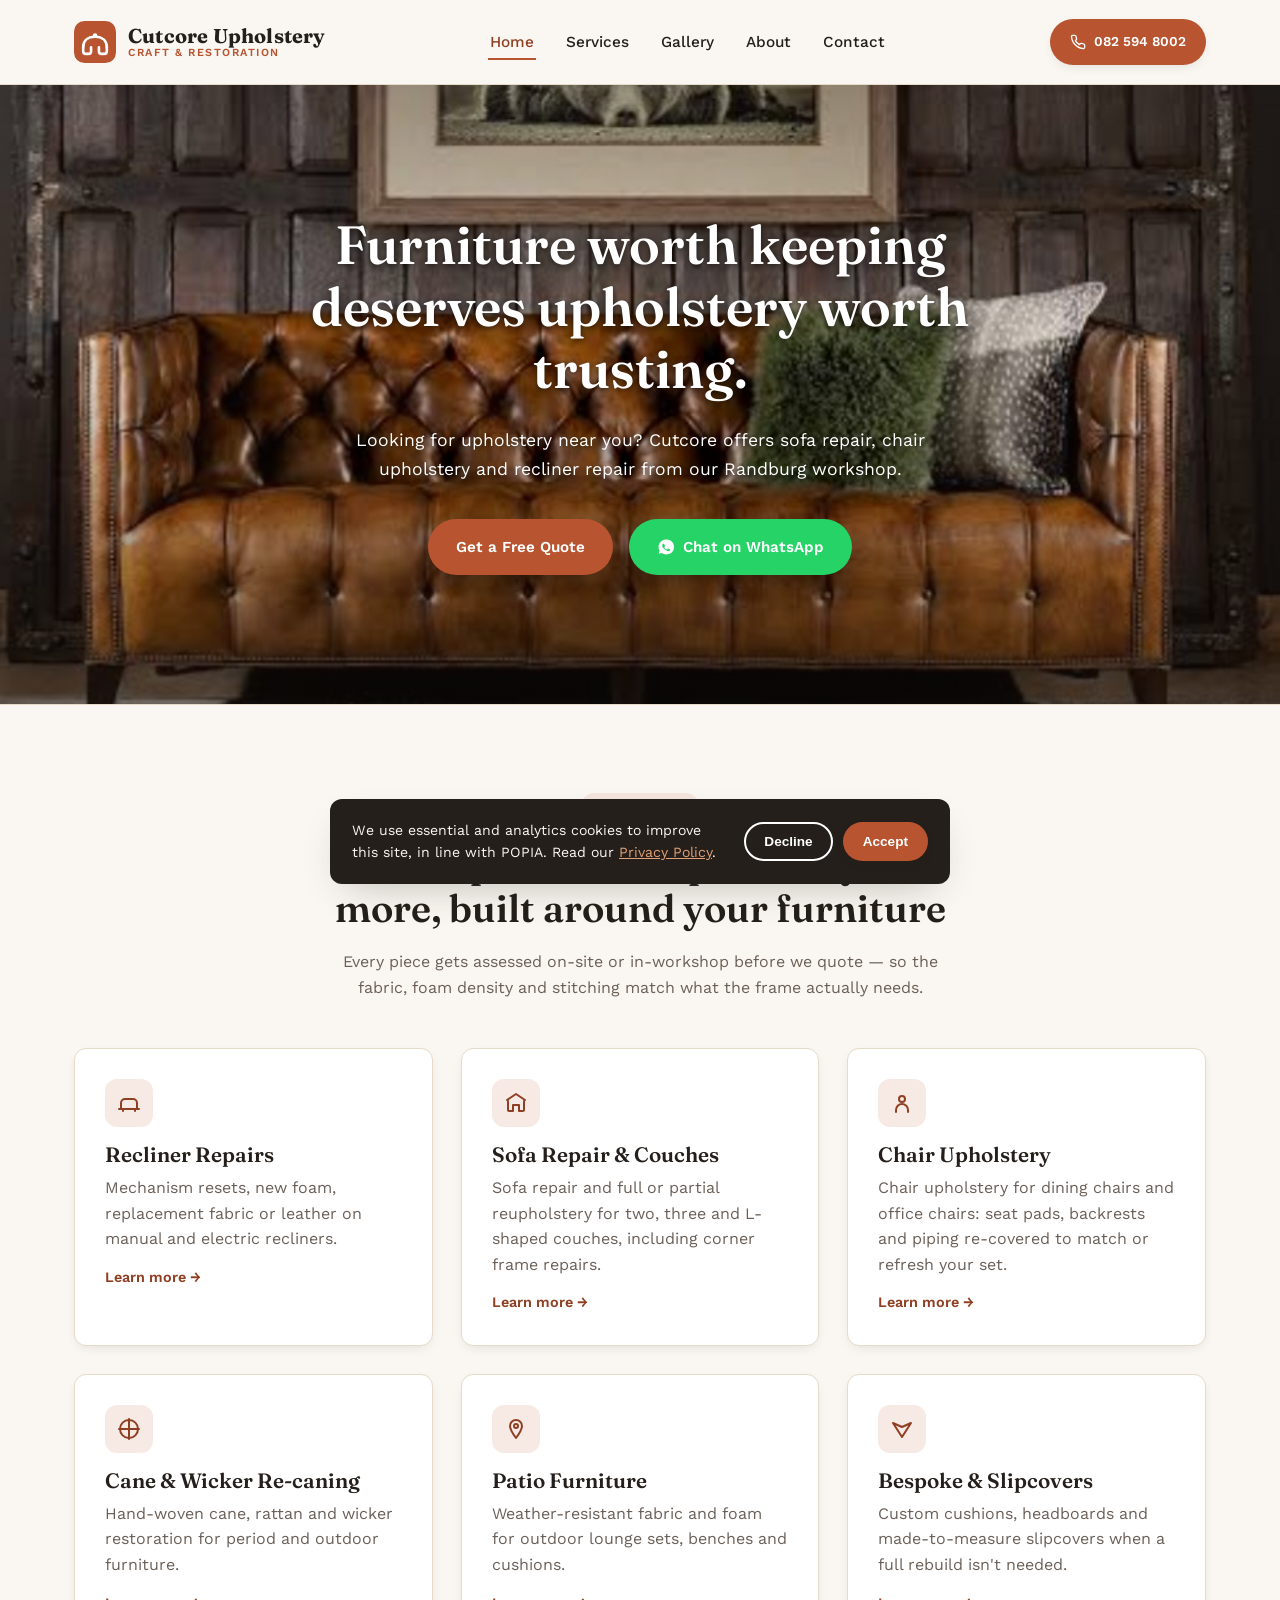
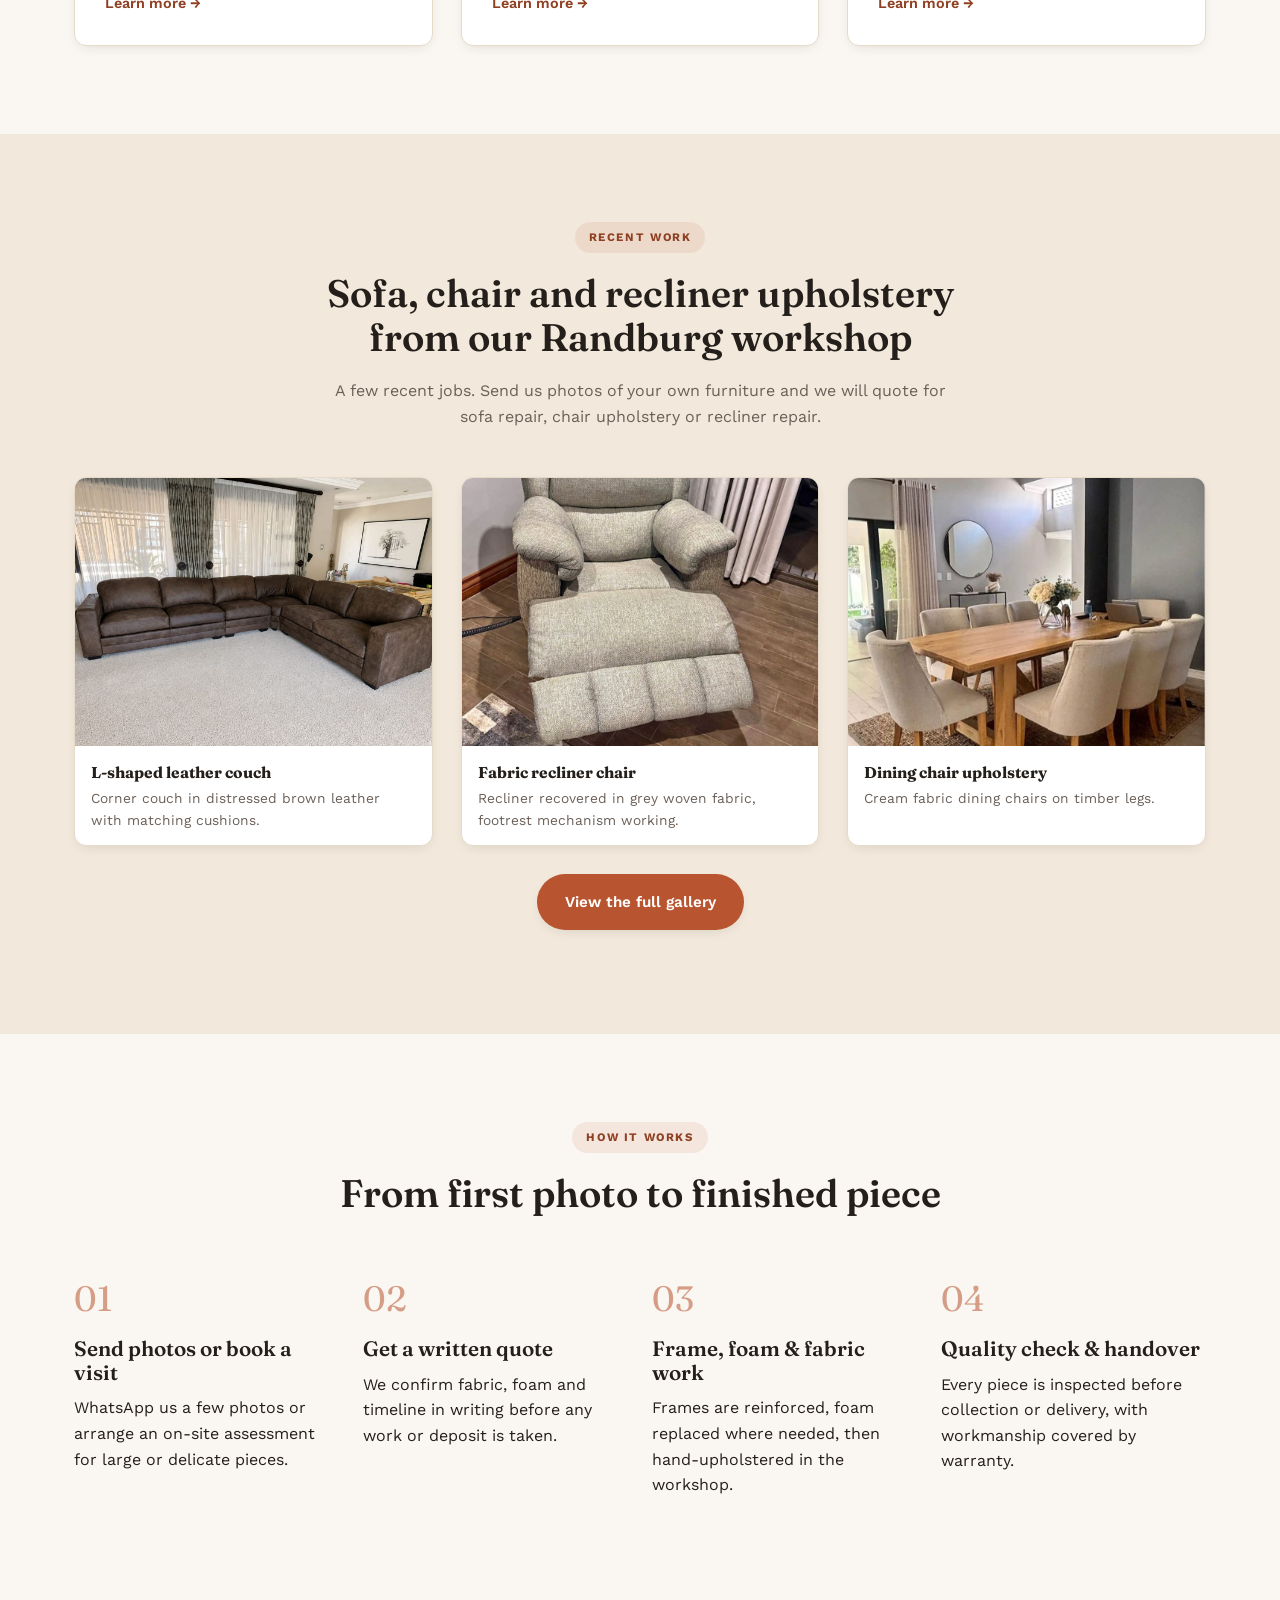
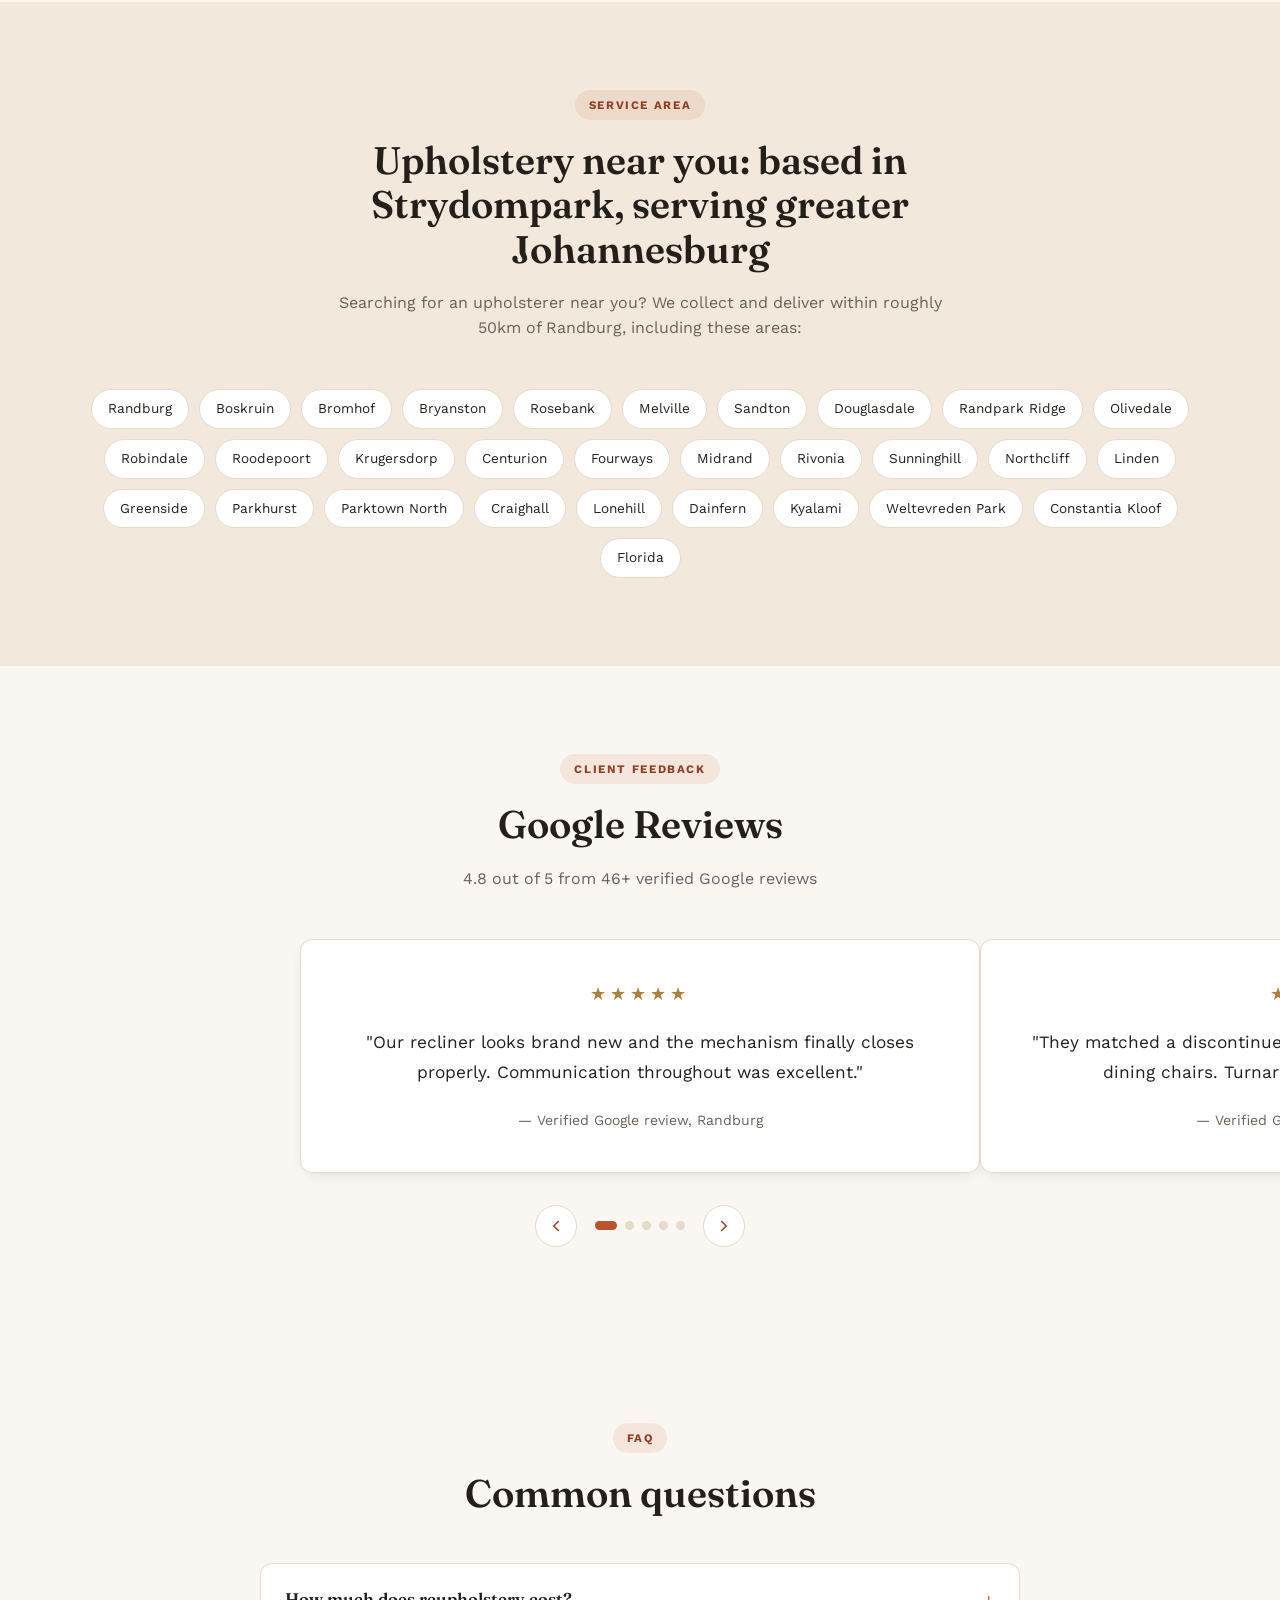
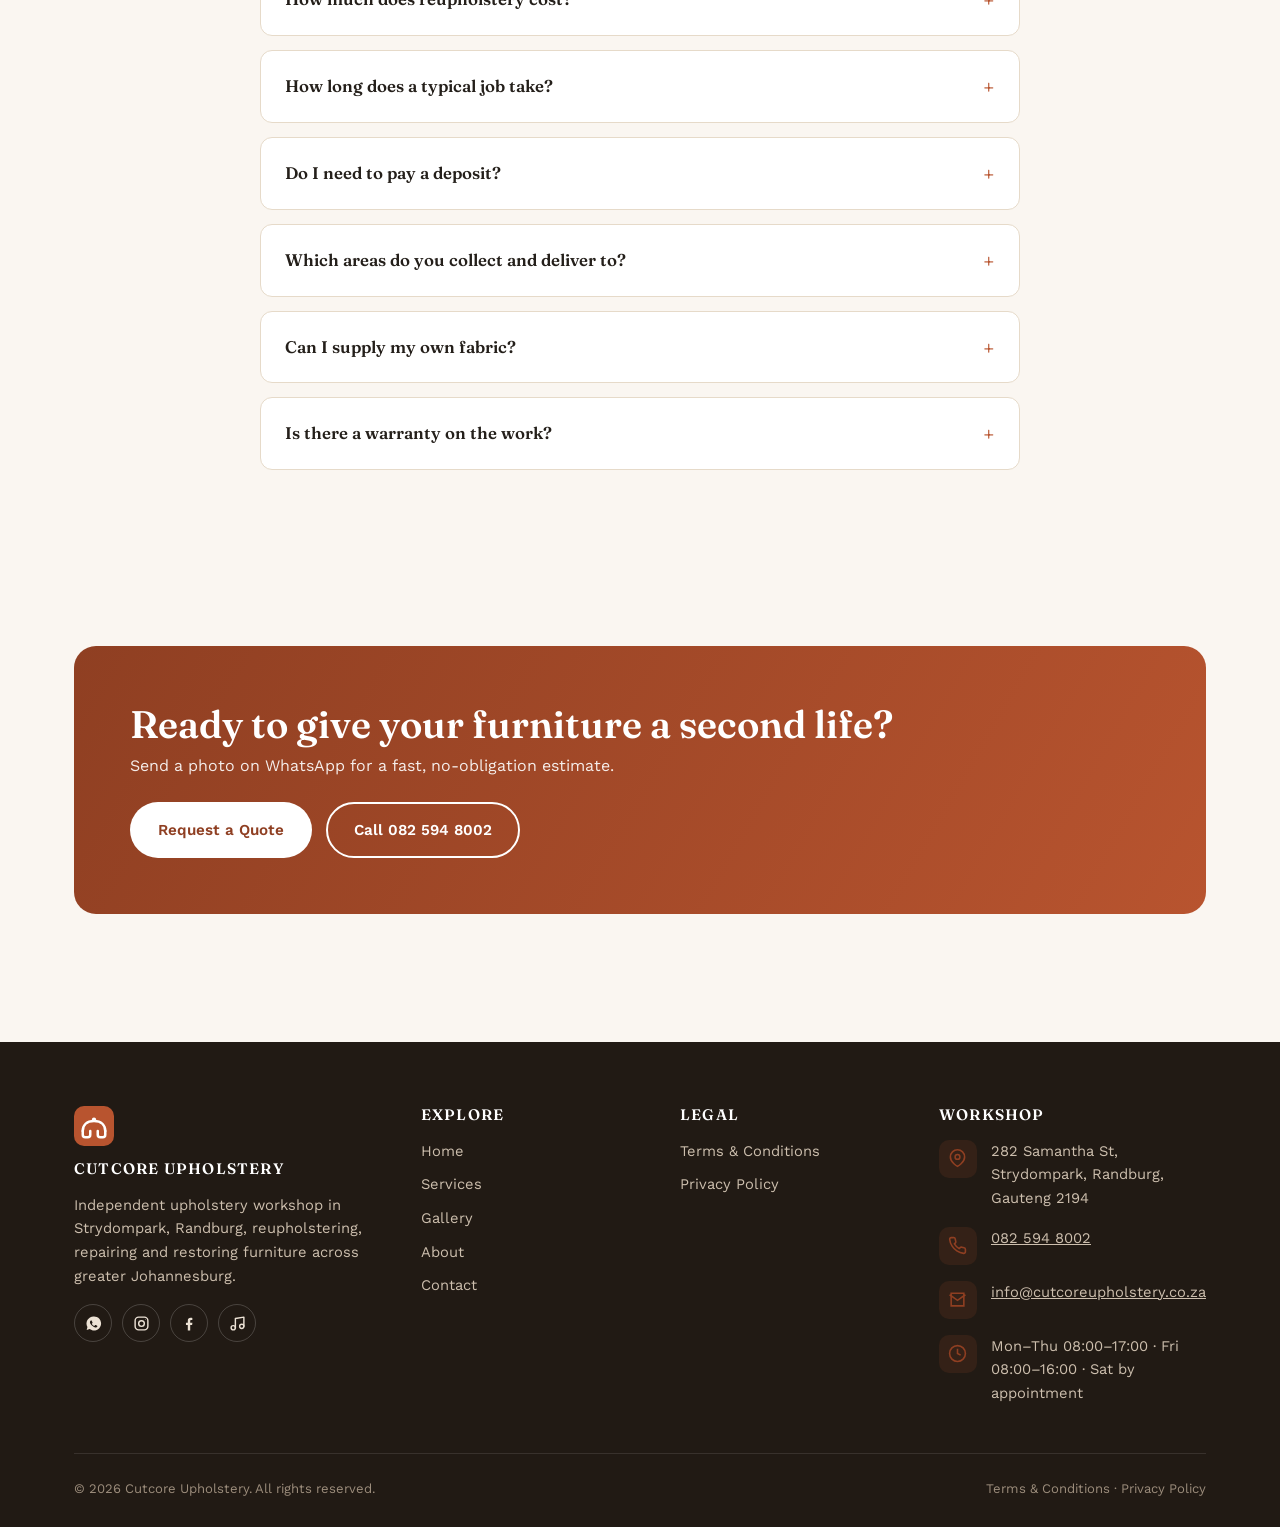
==== commit d8be5e0b: "Add own recliner and L-couch photos; rotate home photos from gallery every minute Co-Authored-By: Cl" ====
--- a/index.html
+++ b/index.html
@@ -264,24 +264,24 @@
         <h2>Sofa, chair and recliner upholstery from our Randburg workshop</h2>
         <p>A few recent jobs. Send us photos of your own furniture and we will quote for sofa repair, chair upholstery or recliner repair.</p>
       </div>
-      <div class="grid grid-3">
+      <div class="grid grid-3" data-photo-rotator>
         <figure class="gallery-photo">
           <div class="photo-frame">
-            <img src="assets/work-leather-recliner-sofa-set.jpg" alt="Brown leather recliner sofa set with a three-seater and two-seater in a bright lounge" width="1200" height="900" loading="lazy">
-          </div>
-          <figcaption><strong>Leather recliner sofas</strong>Three-seater and two-seater recliner set in brown leather.</figcaption>
+            <img src="assets/work-l-shaped-leather-couch.jpg" alt="Large brown leather L-shaped corner couch in a living room, upholstered by Cutcore Upholstery" width="1200" height="900" loading="lazy">
+          </div>
+          <figcaption><strong>L-shaped leather couch</strong>Corner couch in distressed brown leather with matching cushions.</figcaption>
+        </figure>
+        <figure class="gallery-photo">
+          <div class="photo-frame">
+            <img src="assets/work-recliner-chair-fabric.jpg" alt="Grey fabric recliner chair with the footrest extended, upholstered by Cutcore Upholstery" width="955" height="1200" loading="lazy">
+          </div>
+          <figcaption><strong>Fabric recliner chair</strong>Recliner recovered in grey woven fabric, footrest mechanism working.</figcaption>
         </figure>
         <figure class="gallery-photo">
           <div class="photo-frame">
             <img src="assets/work-dining-chairs-cream.jpg" alt="Set of cream upholstered dining chairs around a solid timber table" width="904" height="1200" loading="lazy">
           </div>
           <figcaption><strong>Dining chair upholstery</strong>Cream fabric dining chairs on timber legs.</figcaption>
-        </figure>
-        <figure class="gallery-photo">
-          <div class="photo-frame">
-            <img src="assets/work-cane-rattan-armchair.jpg" alt="Antique bamboo and rattan armchair with woven cane seat and back, re-caned by Cutcore Upholstery" width="447" height="447" loading="lazy">
-          </div>
-          <figcaption><strong>Cane and rattan re-caning</strong>Hand-woven cane seat and back on a bamboo armchair.</figcaption>
         </figure>
       </div>
       <p class="text-center" style="margin-top:28px;"><a class="btn btn-primary" href="gallery.html">View the full gallery</a></p>
--- a/css/style.css
+++ b/css/style.css
@@ -651,6 +651,11 @@
   box-shadow: var(--shadow-md);
   aspect-ratio: 4 / 3;
 }
+.figure-portrait {
+  aspect-ratio: 4 / 5;
+  max-width: 440px;
+  margin-inline: auto;
+}
 .figure-inline img {
   width: 100%;
   height: 100%;
@@ -889,3 +894,10 @@
 .text-center { text-align: center; }
 .mt-0 { margin-top: 0; }
 .badge-row { display: flex; gap: 14px; flex-wrap: wrap; align-items: center; }
+
+/* Home "Recent work" photo rotation */
+[data-photo-rotator] .gallery-photo { transition: opacity 0.6s ease, transform 0.18s ease, box-shadow 0.18s ease; }
+[data-photo-rotator].is-fading .gallery-photo { opacity: 0; }
+@media (prefers-reduced-motion: reduce) {
+  [data-photo-rotator] .gallery-photo { transition: none; }
+}
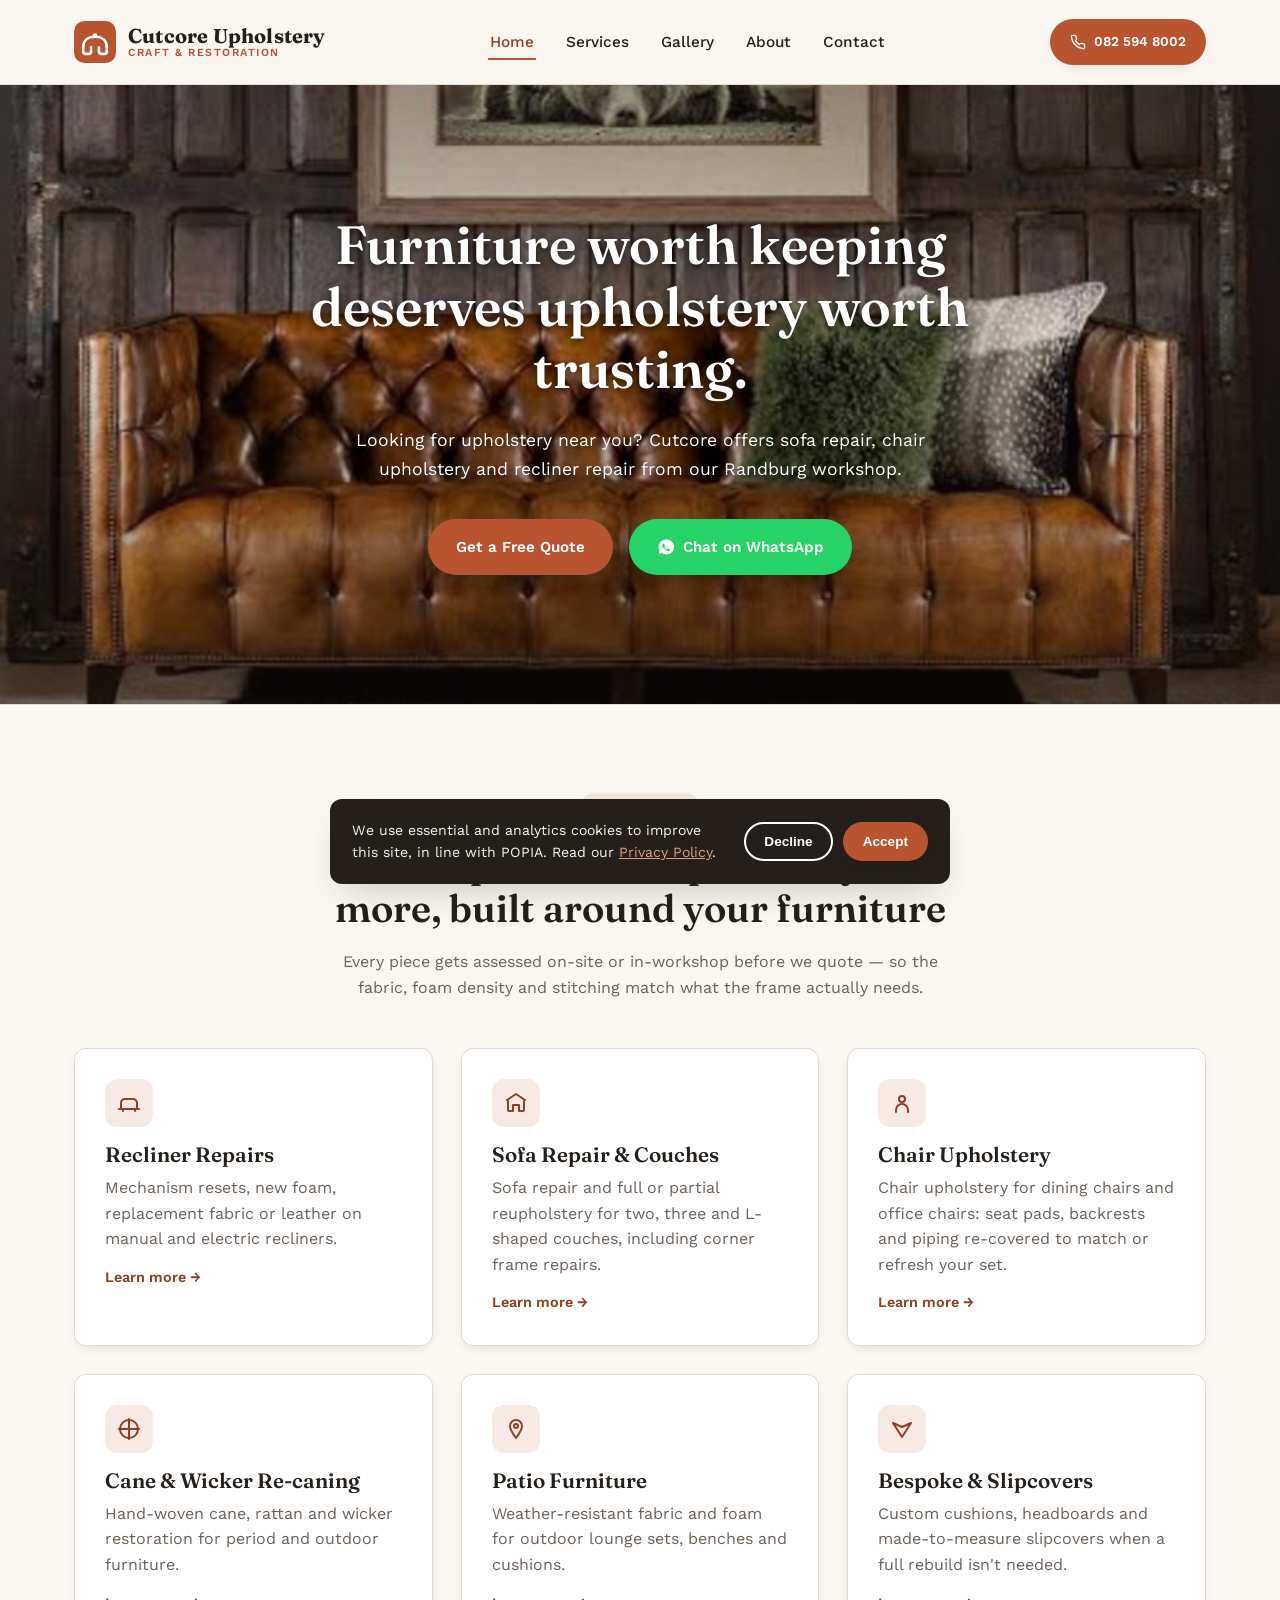
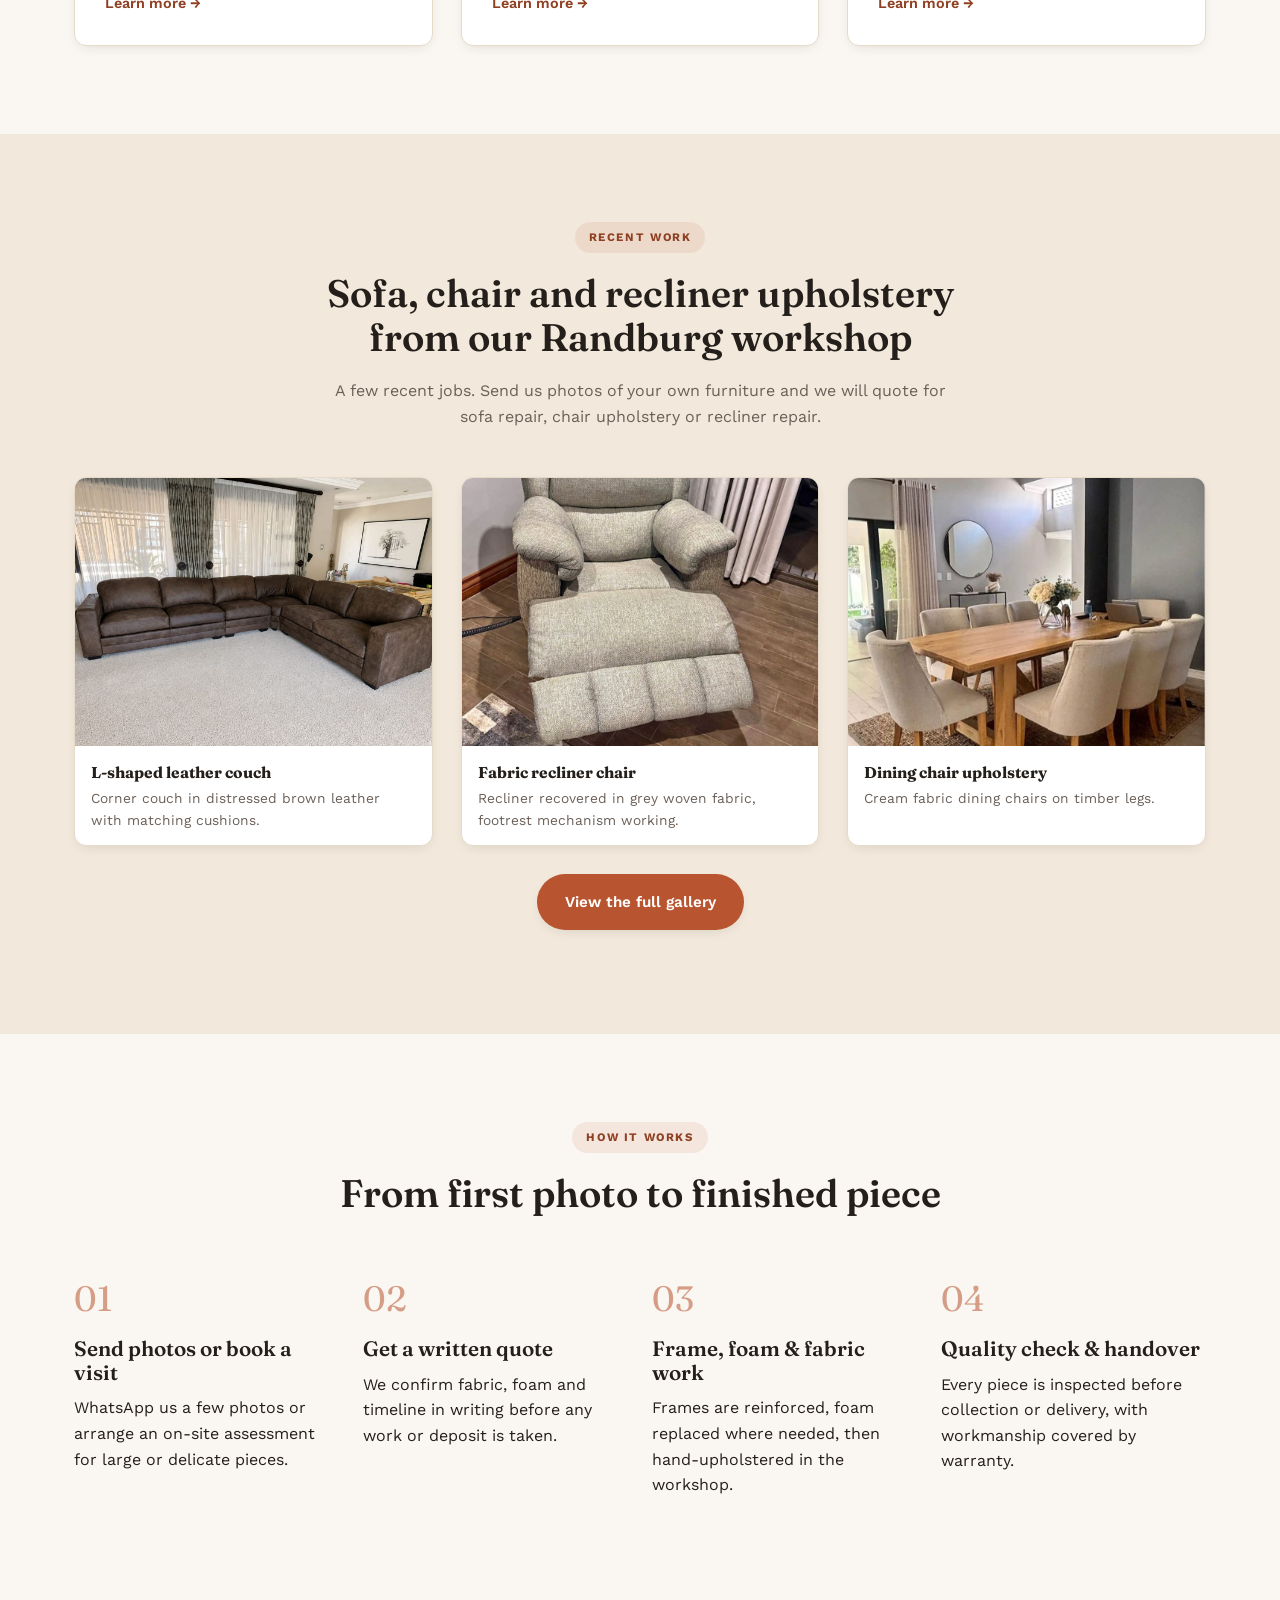
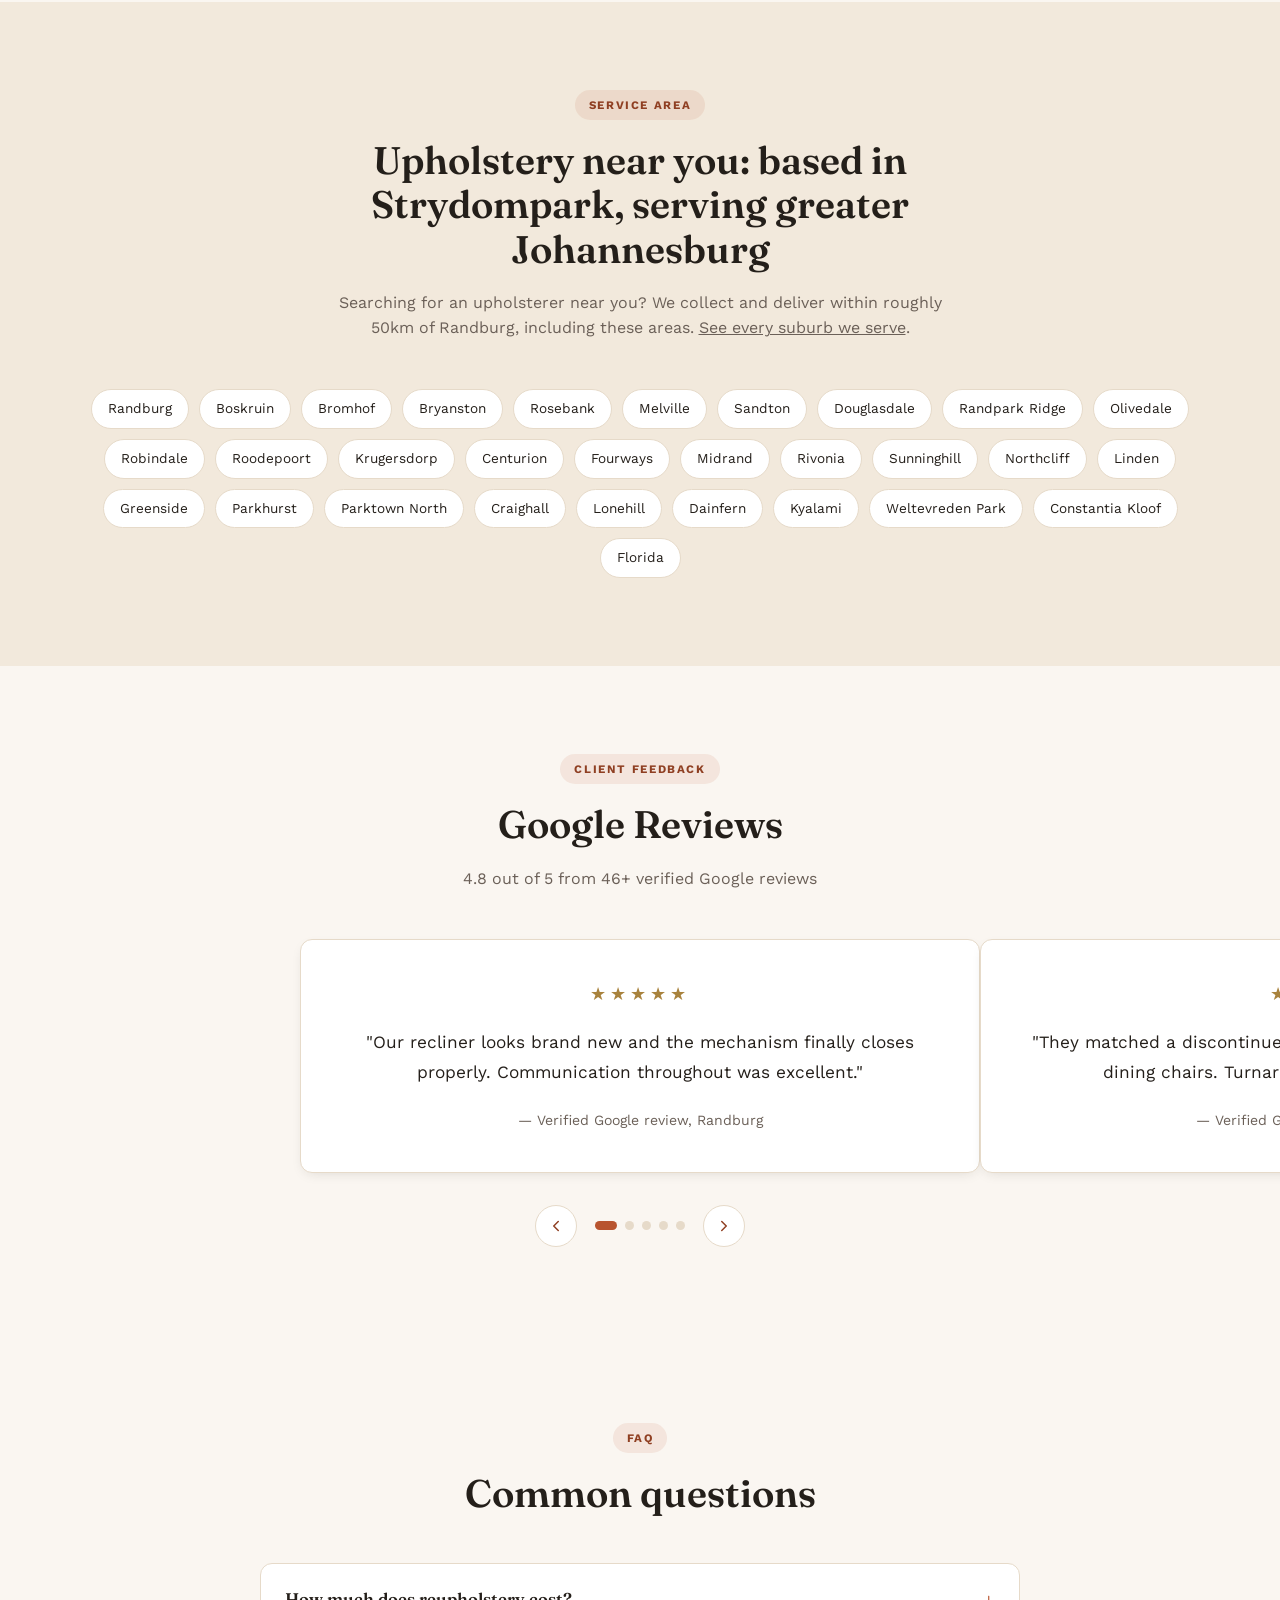
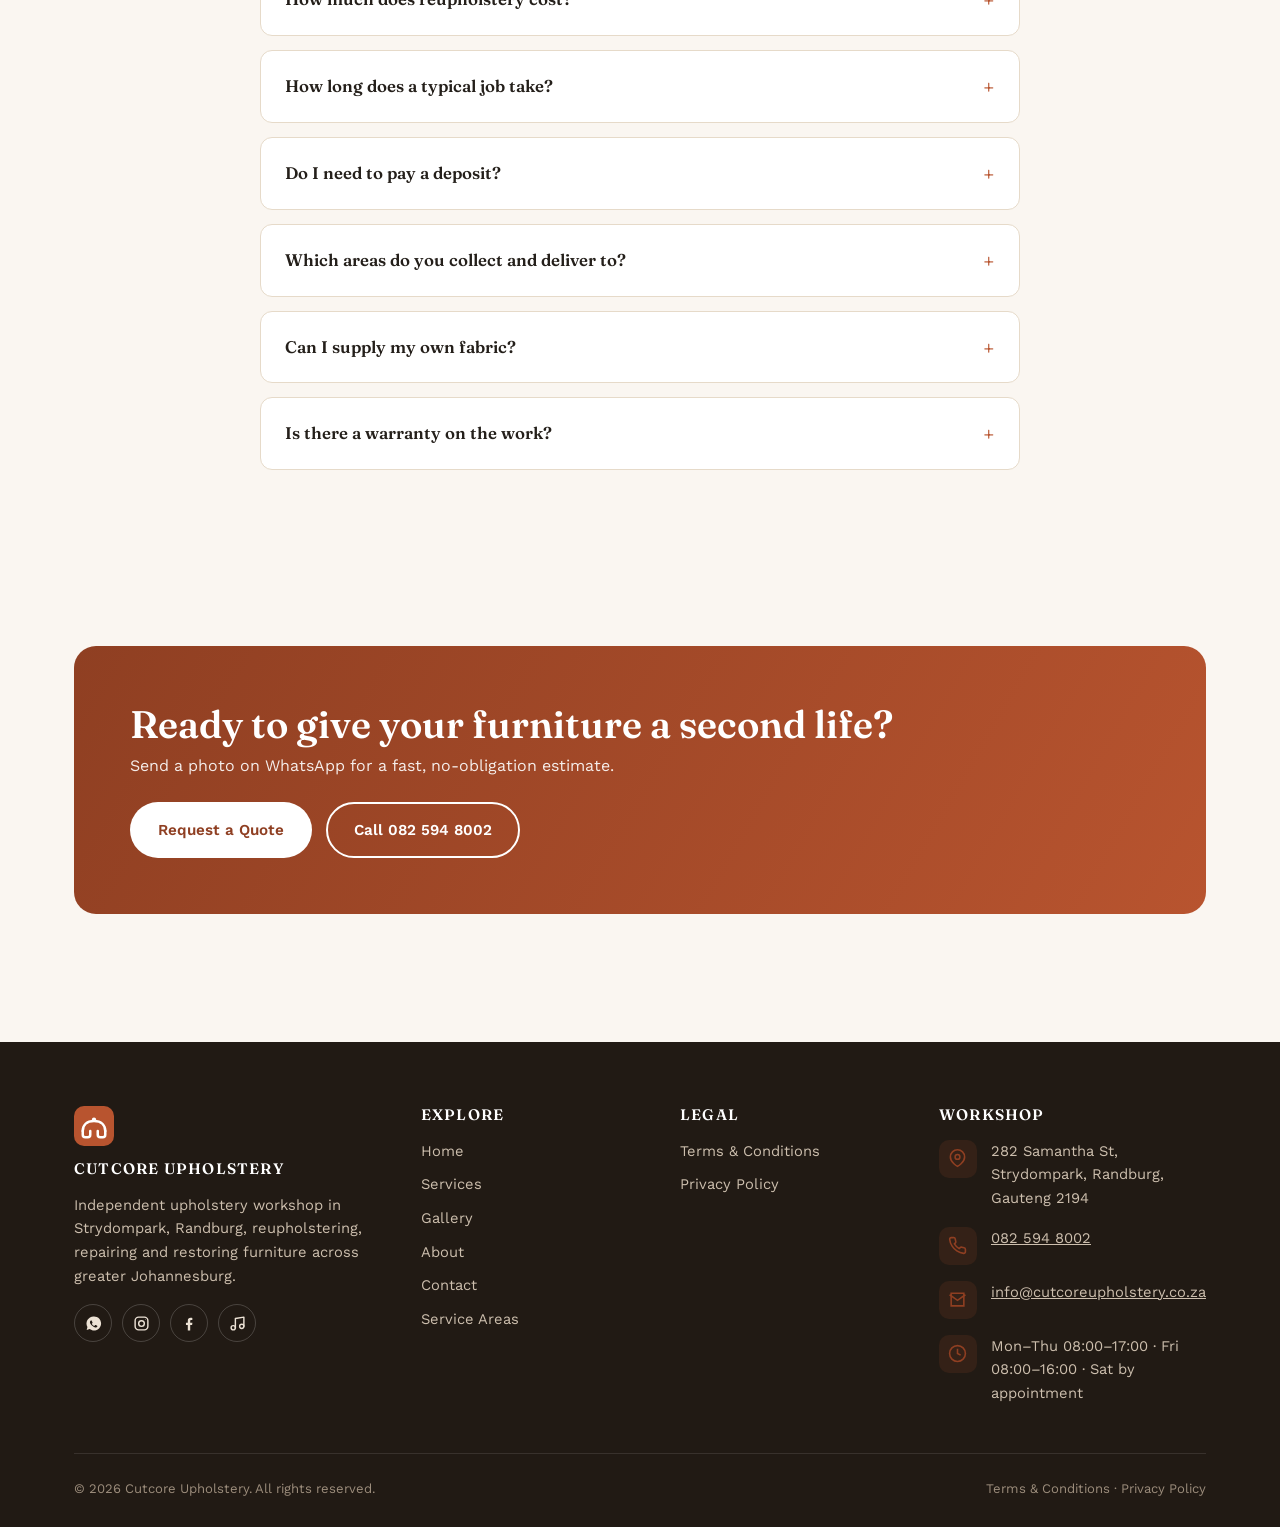
==== commit c297be1f: "SEO overhaul: tighter titles/descriptions, social tags, schema, service areas page, htaccess, image " ====
--- a/index.html
+++ b/index.html
@@ -3,19 +3,20 @@
 <head>
 <meta charset="UTF-8">
 <meta name="viewport" content="width=device-width, initial-scale=1">
-<title>Upholstery Near Me | Sofa Repair &amp; Chair Upholstery in Randburg | Cutcore</title>
-<meta name="description" content="Looking for an upholsterer near you? Cutcore Upholstery does sofa repair, chair upholstery, recliner repair and furniture restoration in Randburg and greater Johannesburg. Free quotes.">
+<title>Upholstery Near Me | Sofa &amp; Chair Repair in Randburg | Cutcore</title>
+<meta name="description" content="Upholstery near you in Randburg: sofa repair, chair upholstery, recliner repair and furniture restoration across Johannesburg. Free quotes, 12-month warranty.">
 <meta name="keywords" content="upholstery near me, upholsterer near me, chair upholstery, sofa repair, couch repair, sofa reupholstery, dining chair upholstery, recliner repair, furniture repair, upholsterer Randburg, upholstery Johannesburg, cane re-caning, patio furniture repair, Strydompark upholstery, upholsterer Sandton, upholsterer Fourways, upholsterer Bryanston, upholsterer Rosebank, upholsterer Melville, upholsterer Roodepoort, upholsterer Krugersdorp, upholsterer Centurion, upholsterer Midrand, upholsterer Rivonia, upholsterer Northcliff, upholsterer Linden">
 <meta name="author" content="Cutcore Upholstery">
 <meta name="robots" content="index, follow, max-image-preview:large">
-<link rel="canonical" href="https://www.cutcoreupholstery.co.za/index.html">
+<link rel="canonical" href="https://www.cutcoreupholstery.co.za/">
+<link rel="alternate" hreflang="en-za" href="https://www.cutcoreupholstery.co.za/">
 
 <!-- Open Graph -->
 <meta property="og:type" content="website">
 <meta property="og:site_name" content="Cutcore Upholstery">
 <meta property="og:title" content="Upholstery Near Me | Sofa Repair &amp; Chair Upholstery in Randburg | Cutcore">
 <meta property="og:description" content="Upholstery near you: sofa repair, chair upholstery, recliner repair and furniture restoration. Family-run workshop in Strydompark, Randburg.">
-<meta property="og:url" content="https://www.cutcoreupholstery.co.za/index.html">
+<meta property="og:url" content="https://www.cutcoreupholstery.co.za/">
 <meta property="og:image" content="https://www.cutcoreupholstery.co.za/assets/hero-leather-sofa.jpg">
 <meta property="og:image:width" content="978">
 <meta property="og:image:height" content="1072">
@@ -29,8 +30,11 @@
 <meta name="twitter:image" content="https://www.cutcoreupholstery.co.za/assets/hero-leather-sofa.jpg">
 <meta name="twitter:image:alt" content="Cutcore Upholstery — leather Chesterfield sofa reupholstery">
 
+<meta name="geo.region" content="ZA-GP">
+<meta name="geo.placename" content="Randburg">
 <meta name="theme-color" content="#b8542f" media="(prefers-color-scheme: light)">
 <meta name="theme-color" content="#171310" media="(prefers-color-scheme: dark)">
+<link rel="preload" as="image" href="assets/hero-leather-sofa.jpg" fetchpriority="high">
 <link rel="icon" type="image/svg+xml" href="assets/favicon.svg">
 <link rel="manifest" href="site.webmanifest">
 
@@ -39,6 +43,17 @@
 <link href="https://fonts.googleapis.com/css2?family=Fraunces:opsz,wght@9..144,500;9..144,600;9..144,700&family=Work+Sans:wght@400;500;600;700&display=swap" rel="stylesheet">
 <link rel="stylesheet" href="css/style.css">
 
+<script type="application/ld+json">
+{
+  "@context": "https://schema.org",
+  "@type": "WebSite",
+  "@id": "https://www.cutcoreupholstery.co.za/#website",
+  "url": "https://www.cutcoreupholstery.co.za/",
+  "name": "Cutcore Upholstery",
+  "inLanguage": "en-ZA",
+  "publisher": { "@id": "https://www.cutcoreupholstery.co.za/#business" }
+}
+</script>
 <script type="application/ld+json">
 {
   "@context": "https://schema.org",
@@ -48,6 +63,7 @@
   "description": "Upholsterer in Strydompark, Randburg offering sofa repair, chair upholstery, recliner repair, dining chair recovering, cane re-caning and furniture restoration across greater Johannesburg.",
   "image": "https://www.cutcoreupholstery.co.za/assets/hero-leather-sofa.jpg",
   "url": "https://www.cutcoreupholstery.co.za/",
+  "hasMap": "https://www.google.com/maps/search/?api=1&query=282+Samantha+St+Strydompark+Randburg",
   "telephone": "+27825948002",
   "email": "info@cutcoreupholstery.co.za",
   "priceRange": "R-RRR",
@@ -150,7 +166,7 @@
 
 <header class="site-header">
   <div class="container header-inner">
-    <a class="brand" href="index.html">
+    <a class="brand" href="/">
       <img class="brand-mark" src="assets/favicon.svg" alt="" width="42" height="42">
       <span class="brand-text">
         <span class="brand-name">Cutcore Upholstery</span>
@@ -158,7 +174,7 @@
       </span>
     </a>
     <nav class="main-nav" id="main-nav" aria-label="Primary">
-      <a href="index.html" aria-current="page">Home</a>
+      <a href="/" aria-current="page">Home</a>
       <a href="services.html">Services</a>
       <a href="gallery.html">Gallery</a>
       <a href="about.html">About</a>
@@ -320,7 +336,7 @@
       <div class="section-head">
         <span class="eyebrow">Service area</span>
         <h2>Upholstery near you: based in Strydompark, serving greater Johannesburg</h2>
-        <p>Searching for an upholsterer near you? We collect and deliver within roughly 50km of Randburg, including these areas:</p>
+        <p>Searching for an upholsterer near you? We collect and deliver within roughly 50km of Randburg, including these areas. <a href="service-areas.html">See every suburb we serve</a>.</p>
       </div>
       <div class="chip-cloud text-center" style="justify-content:center;">
         <span class="chip">Randburg</span>
@@ -476,11 +492,12 @@
       <div>
         <h4>Explore</h4>
         <ul class="footer-links">
-          <li><a href="index.html">Home</a></li>
+          <li><a href="/">Home</a></li>
           <li><a href="services.html">Services</a></li>
           <li><a href="gallery.html">Gallery</a></li>
           <li><a href="about.html">About</a></li>
           <li><a href="contact.html">Contact</a></li>
+          <li><a href="service-areas.html">Service Areas</a></li>
         </ul>
       </div>
       <div>
--- a/css/style.css
+++ b/css/style.css
@@ -643,6 +643,15 @@
   .figure-banner { aspect-ratio: 4 / 3; }
 }
 
+.figure-banner-tall {
+  aspect-ratio: 6 / 5;
+  max-width: 640px;
+  margin-inline: auto;
+}
+@media (max-width: 620px) {
+  .figure-banner-tall { aspect-ratio: 6 / 5; }
+}
+
 /* Inline photo used within a text/image split section */
 .figure-inline {
   margin: 0;
